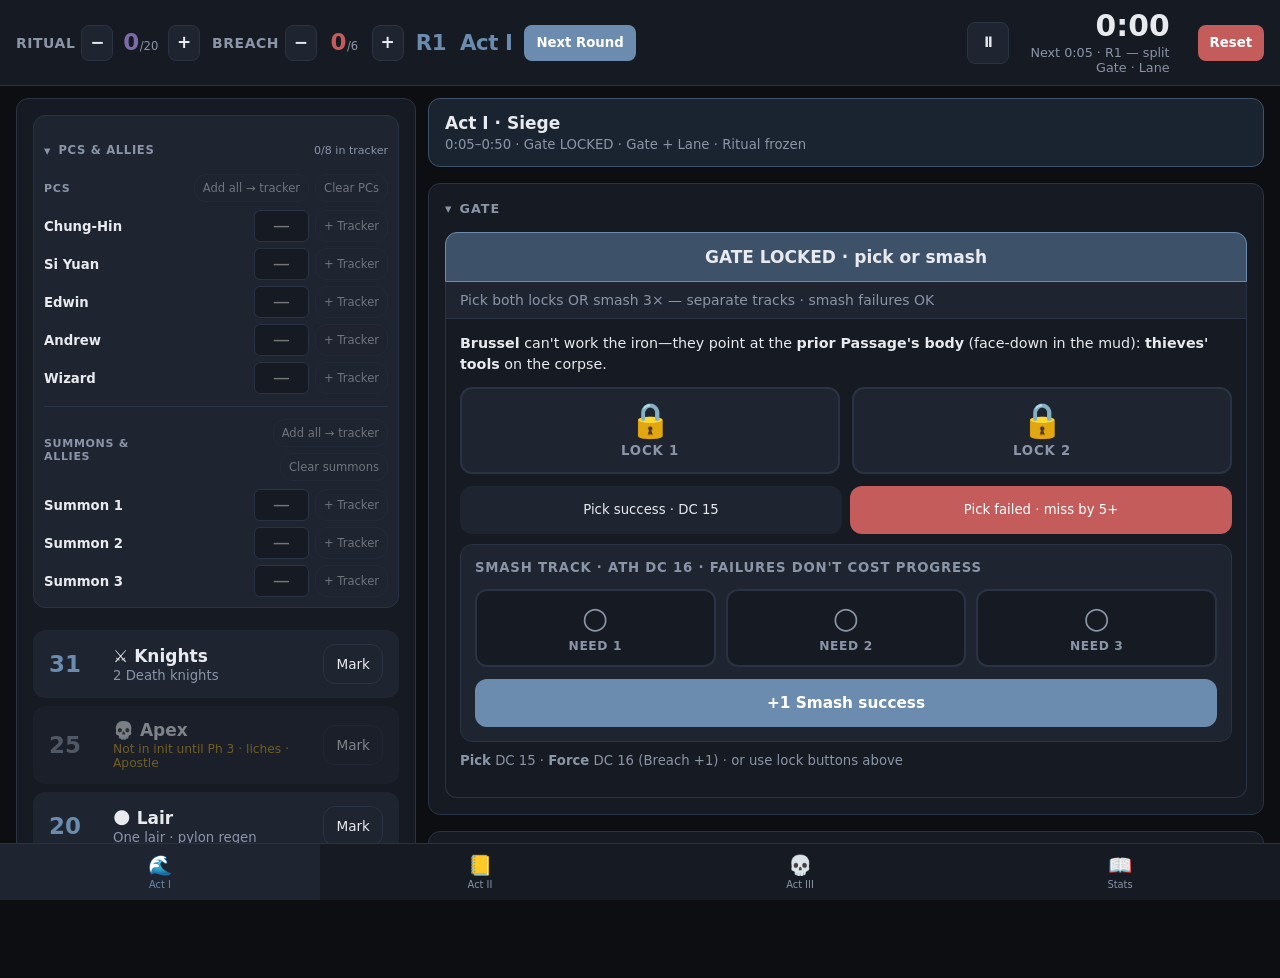
==== index.html @ 14b3a7b5 "umm...app?" ====
<!DOCTYPE html>
<html lang="en">
  <head>
    <meta charset="UTF-8" />
    <meta
      name="viewport"
      content="width=device-width, initial-scale=1, maximum-scale=1, user-scalable=no, viewport-fit=cover"
    />
    <meta name="apple-mobile-web-app-capable" content="yes" />
    <meta name="apple-mobile-web-app-status-bar-style" content="black-translucent" />
    <meta name="theme-color" content="#0c0e12" />
    <title>The Pale Tide</title>
    <script>
      window.PaleTideApp = {
        _q: [],
        tap: function (el, ev) {
          if (window.PaleTideApp._go) {
            window.PaleTideApp._go(el, ev || window.event);
          } else {
            window.PaleTideApp._q.push([el, ev || window.event]);
          }
        },
      };
      window.addEventListener('load', function () {
        setTimeout(function () {
          if (!document.documentElement.getAttribute('data-app')) {
            var w = document.getElementById('boot-warn');
            if (w) w.style.display = 'block';
          }
        }, 2000);
      });
    </script>
    <style>
/* iPad 7th gen · 10.2" · touch-first · Safari */
:root {
  --bg: #0c0e12;
  --surface: #161a22;
  --surface2: #1e2430;
  --border: #2a3344;
  --text: #e8eaef;
  --muted: #8b95a8;
  --accent: #6b8cae;
  --accent-dim: #3d5268;
  --danger: #c45c5c;
  --warn: #c9a227;
  --ok: #5a9a6e;
  --ritual: #7b6ba8;
  --breach: #a86b6b;
  --touch: 48px;
  --radius: 12px;
  --safe-top: env(safe-area-inset-top, 0px);
  --safe-bottom: env(safe-area-inset-bottom, 0px);
}

* {
  box-sizing: border-box;
  -webkit-tap-highlight-color: transparent;
}

html {
  font-size: 17px;
  height: 100%;
}

body {
  margin: 0;
  min-height: 100%;
  font-family: -apple-system, BlinkMacSystemFont, 'Segoe UI', system-ui, sans-serif;
  background: var(--bg);
  color: var(--text);
  padding: var(--safe-top) 0 calc(72px + var(--safe-bottom));
  overscroll-behavior: none;
  user-select: none;
}

button {
  font: inherit;
  cursor: pointer;
  -webkit-appearance: none;
  appearance: none;
  border: none;
  background: var(--surface2);
  color: var(--text);
  border-radius: var(--radius);
  min-height: var(--touch);
  padding: 0 16px;
  touch-action: manipulation;
}

button:active {
  opacity: 0.85;
  transform: scale(0.98);
}

button.primary {
  background: var(--accent);
  color: #fff;
  font-weight: 600;
}

button.danger {
  background: var(--danger);
  color: #fff;
}

button.ghost {
  background: transparent;
  border: 1px solid var(--border);
}

button:disabled {
  opacity: 0.4;
  pointer-events: none;
}

input[type='number'] {
  font: inherit;
  width: 4.5rem;
  min-height: var(--touch);
  padding: 0 12px;
  border-radius: var(--radius);
  border: 1px solid var(--border);
  background: var(--bg);
  color: var(--text);
  text-align: center;
  font-variant-numeric: tabular-nums;
}

header.app-header {
  position: sticky;
  top: var(--safe-top);
  z-index: 50;
  background: var(--surface);
  border-bottom: 1px solid var(--border);
  padding: 10px 16px;
}

.header-toolbar {
  display: flex;
  align-items: center;
  gap: 10px;
  flex-wrap: wrap;
}

.header-btn {
  min-height: 36px;
  min-width: 36px;
  padding: 0 12px;
  border-radius: 8px;
  font-size: 0.78rem;
  font-weight: 600;
  line-height: 1;
  flex-shrink: 0;
}

.header-reset {
  padding: 0 12px;
  margin-left: 4px;
}

.header-timer {
  display: flex;
  flex-direction: row;
  align-items: center;
  gap: 10px;
  margin-left: auto;
  margin-right: 14px;
  min-width: 0;
}

.header-round-group {
  display: flex;
  align-items: baseline;
  gap: 10px;
  flex-shrink: 0;
}

.header-round {
  font-size: 1.25rem;
  font-weight: 800;
  font-variant-numeric: tabular-nums;
  line-height: 1;
  color: var(--accent);
  letter-spacing: -0.02em;
  flex-shrink: 0;
  padding: 0 2px;
}

.header-phase {
  font-size: 1.25rem;
  font-weight: 800;
  font-variant-numeric: tabular-nums;
  line-height: 1;
  letter-spacing: -0.02em;
  flex-shrink: 0;
  padding: 0 2px;
}

.header-phase.phase-1 {
  color: var(--accent);
}

.header-phase.phase-2 {
  color: var(--warn);
}

.header-phase.phase-3 {
  color: var(--danger);
}

.header-next-group {
  display: flex;
  align-items: center;
  gap: 8px;
  flex-shrink: 0;
}

.header-live {
  font-size: 0.72rem;
  font-weight: 700;
  text-transform: lowercase;
  letter-spacing: 0.04em;
  color: var(--ok);
  padding: 4px 8px;
  border: 1px solid var(--ok);
  border-radius: 999px;
  line-height: 1;
  flex-shrink: 0;
}

.header-live[hidden] {
  display: none;
}

.header-next-round {
  white-space: nowrap;
}

.header-clocks {
  padding: 0;
  margin: 0;
  border: none;
  background: transparent;
  flex: 0 1 auto;
  min-width: 0;
}

.header-clocks .clocks-row {
  gap: 12px;
  align-items: center;
}

.header-clocks .clock-group {
  flex: 0 1 auto;
  display: flex;
  flex-direction: row;
  align-items: center;
  gap: 6px;
}

.header-clocks .clock-group .clock-label {
  text-align: left;
  margin: 0;
  font-size: 0.82rem;
  font-weight: 600;
  text-transform: uppercase;
  letter-spacing: 0.04em;
  color: var(--muted);
  white-space: nowrap;
}

.header-clocks .clock-stepper {
  gap: 4px;
}

.header-clocks .clock-step {
  min-width: 32px;
  min-height: 36px;
  font-size: 1rem;
  padding: 0;
}

.header-clocks .clock-value {
  min-width: 2.75rem;
}

.header-clocks .clock-value strong {
  font-size: 1.35rem;
}

.header-clocks .clock-value .max {
  font-size: 0.68rem;
}

.header-clocks .clock-group.breach .breach-pips {
  display: none;
}

.header-clocks.ritual-stopped {
  outline: 1px solid var(--warn);
  outline-offset: 2px;
  border-radius: 6px;
  padding: 2px 4px;
}

.header-clocks.ritual-high .clock-group.ritual .clock-value strong {
  color: var(--warn);
}

.header-clocks.breach-high .clock-group.breach .clock-value strong {
  color: var(--danger);
}

.header-status {
  display: flex;
  flex-wrap: wrap;
  align-items: center;
  gap: 8px;
  margin-top: 8px;
}

.header-status:empty {
  display: none;
  margin-top: 0;
}

.header-clock-note {
  margin: 0;
  font-size: 0.68rem;
  color: var(--muted);
  line-height: 1.2;
}

.header-clock-note.hidden {
  display: none;
}

#ritual-stop.header-clock-note {
  color: var(--warn);
  font-weight: 600;
}

.session-timer {
  display: flex;
  align-items: center;
  gap: 8px;
  flex-shrink: 0;
  text-align: right;
}

.header-timer .timer-btn {
  min-width: 42px;
  min-height: 42px;
  font-size: 0.85rem;
}

.header-timer .timer-clock {
  font-size: 1.75rem;
}

.header-timer .timer-segment {
  font-size: 0.75rem;
}

.header-timer .timer-face {
  min-width: 5.25rem;
}

.timer-btn {
  padding: 0;
  background: var(--surface2);
  border: 1px solid var(--border);
  color: var(--text);
  font-size: 0.75rem;
  line-height: 1;
}

.timer-btn.paused {
  border-color: var(--warn);
  color: var(--warn);
}

.timer-face {
  display: flex;
  flex-direction: column;
  align-items: flex-end;
  gap: 2px;
  min-width: 4.5rem;
}

.timer-clock {
  font-size: 1.35rem;
  font-weight: 700;
  font-variant-numeric: tabular-nums;
  line-height: 1.1;
  color: var(--text);
}

.session-timer.at-marker .timer-clock {
  color: var(--warn);
}

.session-timer.overtime .timer-clock {
  color: var(--danger);
}

.timer-segment {
  font-size: 0.68rem;
  color: var(--muted);
  line-height: 1.2;
  max-width: 9rem;
}

.timer-alert {
  display: inline-flex;
  align-items: center;
  justify-content: flex-start;
  gap: 6px;
  padding: 6px 8px;
  border-radius: 8px;
  background: rgba(196, 92, 92, 0.15);
  border: 1px solid var(--danger);
  color: var(--text);
  font-size: 0.72rem;
  line-height: 1.25;
  max-width: min(14rem, 38vw);
  text-align: left;
  flex-shrink: 1;
  animation: timer-pulse 1.2s ease-in-out 3;
}

.header-timer .timer-alert:not(.hidden) {
  order: -1;
}

.timer-alert.hidden {
  display: none;
}

#timer-alert-text {
  display: flex;
  flex-direction: column;
  align-items: flex-start;
  gap: 1px;
  min-width: 0;
}

.header-timer #timer-alert-text {
  align-items: flex-start;
}

.timer-alert strong {
  color: var(--warn);
  font-size: 0.72rem;
}

.timer-alert-hint {
  color: var(--muted);
  font-size: 0.65rem;
}

.timer-alert-dismiss {
  min-width: 22px;
  min-height: 22px;
  padding: 0;
  border: none;
  background: transparent;
  color: var(--muted);
  font-size: 0.85rem;
  line-height: 1;
  flex-shrink: 0;
}

@keyframes timer-pulse {
  0%,
  100% {
    border-color: var(--danger);
  }
  50% {
    border-color: var(--warn);
    box-shadow: 0 0 0 2px rgba(196, 92, 92, 0.2);
  }
}

html[data-app='pale-tide-app-ok-v3'] .chip-live {
  color: var(--ok);
  border: 1px solid var(--ok);
}

header .meta {
  display: flex;
  flex-wrap: wrap;
  gap: 8px;
  margin: 0;
  font-size: 0.78rem;
  color: var(--muted);
}

.chip {
  display: inline-flex;
  align-items: center;
  gap: 4px;
  padding: 4px 10px;
  border-radius: 999px;
  background: var(--surface2);
  font-variant-numeric: tabular-nums;
}

.chip.phase-3 {
  border: 1px solid var(--danger);
  color: var(--danger);
}

.chip.pulse-on {
  border: 1px solid var(--warn);
  color: var(--warn);
}

main {
  padding: 12px 16px;
  max-width: none;
  margin: 0;
}

.combat-layout {
  display: flex;
  flex-direction: row;
  gap: 12px;
  align-items: flex-start;
  --combat-rail-height: calc(
    100vh - var(--safe-top) - var(--safe-bottom) - 80px - 24px
  );
}

.combat-layout.hidden,
#combat-layout.hidden {
  display: none !important;
}

.init-rail-column {
  position: sticky;
  top: 8px;
  flex: 0 0 40%;
  width: 40%;
  min-width: 280px;
  max-width: 400px;
  align-self: flex-start;
  height: var(--combat-rail-height);
  max-height: var(--combat-rail-height);
}

.init-rail {
  display: flex;
  flex-direction: column;
  width: 100%;
  min-width: 0;
  max-width: none;
  height: 100%;
  max-height: 100%;
  overflow: hidden;
  margin-bottom: 0;
  padding: 12px;
}

.init-rail-tracker {
  flex: 0 0 auto;
  flex-shrink: 0;
}

.init-rail > .pc-init-panel {
  flex-shrink: 0;
  margin-top: 0;
}

.init-rail-scroll {
  flex: 1 1 auto;
  min-height: 0;
  margin-top: 10px;
  overflow-y: auto;
  -webkit-overflow-scrolling: touch;
}

.phase-rail {
  flex: 1;
  min-width: 0;
  position: sticky;
  top: 8px;
  align-self: flex-start;
  height: var(--combat-rail-height);
  max-height: var(--combat-rail-height);
  overflow-y: auto;
  -webkit-overflow-scrolling: touch;
}

.phase-rail > .reminder-popup:not(.hidden) {
  margin-bottom: 0;
}

.phase-rail .tab-panel {
  margin-bottom: 0;
}

.phase-rail .tab-panel .panel:last-child {
  margin-bottom: 0;
}

.init-rail .btn-row.init-actions {
  margin-top: 10px;
}

.init-rail .btn-row.init-actions button {
  font-size: 0.78rem;
  padding: 0 10px;
  min-height: 42px;
}

.init-rail .init-ref-strip {
  margin-bottom: 8px;
}

.reminder-popup {
  width: min(360px, 43.2vw);
  z-index: 30;
  background: var(--surface2);
  border: 1px solid var(--accent);
  border-radius: var(--radius);
  padding: 14px;
  box-shadow: 0 8px 28px rgba(0, 0, 0, 0.45);
  max-height: calc(100vh - var(--safe-top) - 100px - var(--safe-bottom));
  overflow-y: auto;
  -webkit-overflow-scrolling: touch;
  font-size: 0.82rem;
}

.reminder-popup.anchored {
  position: fixed;
}

.reminder-popup.hidden {
  display: none;
}

@media (max-width: 700px) {
  .combat-layout {
    flex-direction: column;
  }

  .init-rail-column {
    width: 100%;
    max-width: none;
    position: relative;
    top: auto;
    height: auto;
    max-height: none;
  }

  .init-rail {
    height: auto;
    max-height: none;
    overflow: visible;
  }

  .init-rail-scroll {
    overflow: visible;
    margin-top: 10px;
  }

  .phase-rail {
    position: relative;
    top: auto;
    height: auto;
    max-height: none;
    overflow: visible;
  }

  .reminder-popup {
    width: 100%;
    margin-top: 8px;
    box-shadow: none;
    max-height: none;
  }

  .reminder-popup.anchored {
    position: static;
    left: auto !important;
    top: auto !important;
  }
}

.panel {
  background: var(--surface);
  border: 1px solid var(--border);
  border-radius: var(--radius);
  padding: 16px;
  margin-bottom: 16px;
}

.panel h2 {
  margin: 0 0 12px;
  font-size: 0.75rem;
  text-transform: uppercase;
  letter-spacing: 0.08em;
  color: var(--muted);
  font-weight: 600;
}

.sanctum-path-intro {
  margin: 0 0 14px;
  font-size: 0.84rem;
  color: var(--muted);
  line-height: 1.4;
}

.sanctum-beat {
  padding: 12px;
  margin-bottom: 12px;
  border-radius: var(--radius);
  background: var(--surface2);
  border: 1px solid var(--border);
}

.sanctum-beat:last-child {
  margin-bottom: 0;
}

.sanctum-beat-title {
  margin: 0 0 6px;
  font-size: 0.82rem;
  font-weight: 700;
  color: var(--text);
  text-transform: none;
  letter-spacing: 0;
}

.sanctum-beat-hint {
  margin: 0 0 10px;
  font-size: 0.78rem;
  color: var(--muted);
  line-height: 1.4;
}

.sanctum-beat-note {
  margin: 10px 0 0;
  font-size: 0.76rem;
  line-height: 1.4;
  color: var(--text);
}

.sanctum-beat-note.success {
  color: var(--ok);
  font-weight: 600;
}

.sanctum-beat-note.hidden {
  display: none;
}

.disposition-row {
  display: flex;
  flex-wrap: wrap;
  gap: 6px;
}

.disp-btn {
  flex: 1 1 calc(33.333% - 6px);
  min-width: 4.5rem;
  min-height: 36px;
  padding: 6px 8px;
  font-size: 0.72rem;
  font-weight: 600;
  border-radius: 8px;
  background: var(--surface);
  border: 2px solid var(--border);
  color: var(--muted);
}

.disp-btn.active {
  border-color: var(--accent);
  color: var(--accent);
  background: rgba(107, 140, 174, 0.12);
}

.disp-btn.friendly.active {
  border-color: var(--ok);
  color: var(--ok);
  background: rgba(74, 124, 89, 0.15);
}

.disp-btn.hostile.active {
  border-color: var(--danger);
  color: var(--danger);
  background: rgba(196, 92, 92, 0.15);
}

.children-tracker {
  display: flex;
  flex-direction: column;
  gap: 8px;
}

.children-removed-label {
  font-size: 0.82rem;
  color: var(--muted);
}

.children-tracker-actions {
  margin-top: 0;
}

.children-tracker-actions button {
  flex: 1 1 calc(50% - 4px);
  font-size: 0.76rem;
}

.clock-row {
  display: grid;
  grid-template-columns: 1fr 1fr;
  gap: 12px;
}

.clock {
  padding: 16px;
  border-radius: var(--radius);
  background: var(--surface2);
  text-align: center;
}

.clock .label {
  font-size: 0.72rem;
  text-transform: uppercase;
  letter-spacing: 0.06em;
  color: var(--muted);
  margin-bottom: 4px;
}

.clock .value {
  font-size: 2.5rem;
  font-weight: 700;
  font-variant-numeric: tabular-nums;
  line-height: 1.1;
}

.clock.ritual .value {
  color: var(--ritual);
}

.clock.breach .value {
  color: var(--breach);
}

.clock .max {
  font-size: 1rem;
  color: var(--muted);
  font-weight: 400;
}

.breach-pips {
  display: flex;
  justify-content: center;
  gap: 6px;
  margin-top: 10px;
}

.breach-pip {
  width: 14px;
  height: 14px;
  border-radius: 50%;
  border: 2px solid var(--breach);
  background: transparent;
}

.breach-pip.filled {
  background: var(--breach);
}

.btn-row {
  display: flex;
  flex-wrap: wrap;
  gap: 8px;
  margin-top: 12px;
}

.btn-row button {
  flex: 1;
  min-width: calc(50% - 4px);
  font-size: 0.88rem;
}

.init-list {
  display: flex;
  flex-direction: column;
  gap: 8px;
}

.init-row {
  display: grid;
  grid-template-columns: 52px 1fr auto;
  align-items: center;
  gap: 12px;
  padding: 12px 14px;
  border-radius: var(--radius);
  background: var(--surface2);
  border: 2px solid transparent;
}

.init-row.active {
  border-color: var(--accent);
  background: var(--accent-dim);
}

.init-row.inactive {
  opacity: 0.5;
}

.init-row.inactive .init-count {
  color: var(--muted);
}

.init-row.inactive .units {
  color: var(--warn);
  font-size: 0.72rem;
}

.init-row.lair {
  border-style: dashed;
}

.init-count {
  font-size: 1.35rem;
  font-weight: 700;
  font-variant-numeric: tabular-nums;
  color: var(--accent);
}

.init-info .name {
  font-weight: 600;
  font-size: 1rem;
}

.init-info .units {
  font-size: 0.78rem;
  color: var(--muted);
  margin-top: 2px;
}

.pc-init-panel {
  margin-top: 12px;
  margin-bottom: 12px;
  padding: 10px;
  background: var(--surface2);
  border-radius: var(--radius);
  border: 1px solid var(--border);
}

.pc-init-header {
  display: flex;
  align-items: center;
  gap: 8px;
  width: 100%;
  margin: 0;
  padding: 0;
  border: none;
  background: none;
  color: inherit;
  font: inherit;
  text-align: left;
  cursor: pointer;
  -webkit-tap-highlight-color: transparent;
}

.pc-init-header:active {
  opacity: 0.85;
}

.pc-init-chevron {
  flex-shrink: 0;
  font-size: 0.75rem;
  color: var(--muted);
  transition: transform 0.15s ease;
}

.pc-init-panel.collapsed .pc-init-chevron {
  transform: rotate(-90deg);
}

.pc-init-panel.collapsed .pc-init-body {
  display: none;
}

.allies-init-section + .allies-init-section {
  margin-top: 12px;
  padding-top: 12px;
  border-top: 1px solid var(--border);
}

.allies-init-section-head {
  display: flex;
  align-items: center;
  justify-content: space-between;
  gap: 8px;
  margin-bottom: 8px;
}

.allies-init-section-label {
  font-size: 0.65rem;
  font-weight: 600;
  text-transform: uppercase;
  letter-spacing: 0.06em;
  color: var(--muted);
}

.allies-init-section-actions {
  display: flex;
  flex-wrap: wrap;
  gap: 6px;
  justify-content: flex-end;
}

.pc-init-title {
  font-size: 0.68rem;
  font-weight: 600;
  text-transform: uppercase;
  letter-spacing: 0.06em;
  color: var(--muted);
}

.pc-init-summary {
  margin-left: auto;
  font-size: 0.65rem;
  font-weight: 500;
  color: var(--muted);
  font-variant-numeric: tabular-nums;
}

.pc-init-toolbar {
  display: flex;
  justify-content: flex-end;
  margin-bottom: 8px;
}

.pc-init-action {
  min-height: 28px;
  padding: 0 8px;
  font-size: 0.68rem;
}

.pc-init-list {
  display: flex;
  flex-direction: column;
  gap: 6px;
}

.pc-init-row {
  display: grid;
  grid-template-columns: 1fr 3.25rem auto;
  gap: 6px;
  align-items: center;
}

.pc-init-row.in-tracker .pc-init-name {
  color: var(--ok);
}

.pc-init-name {
  font-size: 0.78rem;
  font-weight: 600;
  min-width: 0;
  overflow: hidden;
  text-overflow: ellipsis;
  white-space: nowrap;
}

.pc-init-input {
  width: 100%;
  min-height: 32px;
  padding: 4px 6px;
  border-radius: 6px;
  border: 1px solid var(--border);
  background: var(--surface);
  color: var(--text);
  font-size: 0.9rem;
  font-weight: 700;
  font-variant-numeric: tabular-nums;
  text-align: center;
  appearance: textfield;
  -moz-appearance: textfield;
}

.pc-init-input::-webkit-outer-spin-button,
.pc-init-input::-webkit-inner-spin-button {
  -webkit-appearance: none;
  margin: 0;
}

.pc-init-toggle {
  min-height: 32px;
  padding: 0 8px;
  font-size: 0.68rem;
  white-space: nowrap;
}

.pc-init-toggle.active {
  border-color: var(--ok);
  color: var(--ok);
}

.pc-init-clear {
  width: 100%;
  margin-top: 8px;
  min-height: 28px;
  font-size: 0.68rem;
}

.init-row.pc {
  border-color: rgba(107, 140, 174, 0.45);
  background: rgba(107, 140, 174, 0.08);
}

.init-row.pc.active {
  border-color: var(--accent);
  background: rgba(107, 140, 174, 0.18);
}

.init-row.summon {
  border-color: rgba(140, 174, 107, 0.45);
  background: rgba(140, 174, 107, 0.08);
}

.init-row.summon.active {
  border-color: var(--ok);
  background: rgba(140, 174, 107, 0.18);
}

.pylon-panel {
  margin-top: 12px;
}

.pylon-panel .phase-section-toggle h2 {
  margin-top: 0;
}

.gate-section {
  margin-top: 12px;
}

.gate-section .gate-tracker {
  margin-bottom: 0;
}

.gate-section .phase-section-body {
  padding-top: 0;
}

.gate-section .gate-tracker .gate-banner {
  margin-top: 0;
}

.phase-section {
  padding: 0;
}

.phase-section-toggle {
  display: flex;
  align-items: center;
  gap: 8px;
  width: 100%;
  margin: 0;
  padding: 16px;
  border: none;
  background: none;
  color: inherit;
  font: inherit;
  text-align: left;
  cursor: pointer;
  -webkit-tap-highlight-color: transparent;
}

.phase-section-toggle:active {
  opacity: 0.85;
}

.phase-section-toggle h2 {
  margin: 0;
  flex: 1;
}

.phase-section-chevron {
  flex-shrink: 0;
  font-size: 0.75rem;
  color: var(--muted);
  transition: transform 0.15s ease;
}

.phase-section.collapsed .phase-section-chevron {
  transform: rotate(-90deg);
}

.phase-section-body {
  padding: 0 16px 16px;
}

.phase-section.collapsed .phase-section-body {
  display: none;
}

.pylon-grid {
  display: grid;
  grid-template-columns: 1fr 1fr;
  gap: 12px;
}

.pylon-card {
  padding: 14px;
  background: var(--surface2);
  border-radius: var(--radius);
}

.pylon-card.destroyed {
  opacity: 0.5;
}

.pylon-card h3 {
  margin: 0 0 10px;
  font-size: 0.95rem;
}

.inner-track-intro {
  font-size: 0.85rem;
  color: var(--muted);
  margin: 0 0 10px;
  line-height: 1.4;
}

.inner-track-wins {
  margin: 0 0 12px;
  font-size: 0.82rem;
}

.inner-track-wins li {
  margin-bottom: 4px;
}

.inner-bust-panel {
  margin: 0 0 12px;
  padding: 12px;
  border-radius: var(--radius);
  background: rgba(196, 92, 92, 0.12);
  border: 1px solid var(--danger);
  font-size: 0.82rem;
  line-height: 1.4;
}

.inner-bust-panel.hidden {
  display: none;
}

.inner-bust-panel strong {
  color: var(--danger);
}

.inner-bust-panel p {
  margin: 6px 0 0;
  color: var(--muted);
}

.inner-bust-banish {
  margin: 6px 0 0;
  color: var(--muted);
  font-size: 0.82rem;
  line-height: 1.4;
}

.inner-bust-prompt {
  margin: 10px 0 0;
  font-size: 0.78rem;
  font-weight: 600;
  text-transform: uppercase;
  letter-spacing: 0.05em;
  color: var(--warn);
}

.inner-bust-prompt.hidden {
  display: none;
}

.inner-bust-options {
  display: flex;
  flex-direction: column;
  gap: 8px;
  margin-top: 8px;
}

.inner-bust-option {
  display: block;
  width: 100%;
  margin: 0;
  padding: 10px 12px;
  border-radius: var(--radius);
  border: 1px solid var(--border);
  background: var(--surface);
  color: var(--text);
  text-align: left;
  cursor: pointer;
  -webkit-tap-highlight-color: transparent;
}

.inner-bust-option:active {
  opacity: 0.9;
}

.inner-bust-option.active {
  border-color: var(--accent);
  background: var(--accent-dim);
}

.inner-bust-option-title {
  display: block;
  font-size: 0.82rem;
  font-weight: 600;
  color: var(--text);
  margin-bottom: 4px;
}

.inner-bust-option-effect {
  display: block;
  font-size: 0.75rem;
  color: var(--muted);
  line-height: 1.35;
}

.chip.inner-bust {
  color: var(--warn);
  border-color: var(--warn);
}

.grave-churn-total {
  text-align: center;
  font-size: 2rem;
  font-weight: 700;
  font-variant-numeric: tabular-nums;
  margin-bottom: 12px;
  color: var(--text);
}

.grave-churn-form {
  margin-bottom: 12px;
}

.grave-churn-label {
  display: block;
  font-size: 0.72rem;
  font-weight: 600;
  text-transform: uppercase;
  letter-spacing: 0.06em;
  color: var(--muted);
  margin-bottom: 6px;
}

.grave-churn-row {
  display: flex;
  align-items: center;
  gap: 8px;
}

.grave-churn-row .primary,
.grave-churn-row #grave-reset {
  flex-shrink: 0;
  min-height: 42px;
  white-space: nowrap;
}

.grave-churn-row #grave-reset {
  font-size: 0.78rem;
  padding: 0 10px;
}

.grave-roll-input {
  flex: 1;
  width: auto;
  min-width: 0;
  min-height: 42px;
  text-align: left;
  padding: 0 12px;
}

.skull-pits-panel {
  margin-top: 12px;
  padding-top: 12px;
  border-top: 1px solid var(--border);
}

.skull-pits-intro {
  font-size: 0.82rem;
  color: var(--muted);
  line-height: 1.45;
  margin: 0 0 10px;
}

.skull-pile-toolbar {
  display: flex;
  flex-wrap: wrap;
  align-items: center;
  gap: 8px;
  margin-bottom: 10px;
}

.skull-ancestor-summary {
  font-size: 0.82rem;
  font-weight: 600;
  color: var(--accent);
  margin-right: auto;
}

.skull-pile-action {
  min-height: 36px;
  padding: 0 10px;
  font-size: 0.75rem;
}

.skull-pile-action.active {
  border-color: var(--warn);
  color: var(--warn);
}

.skull-targets-hint {
  font-size: 0.78rem;
  color: var(--warn);
  margin: 0 0 10px;
  line-height: 1.4;
}

.skull-pile-grid {
  display: grid;
  grid-template-columns: repeat(5, 1fr);
  gap: 8px;
  margin-bottom: 12px;
}

.skull-pile {
  display: flex;
  flex-direction: column;
  align-items: center;
  justify-content: center;
  gap: 2px;
  min-height: 52px;
  padding: 6px;
  border-radius: var(--radius);
  border: 1px solid var(--border);
  background: var(--surface2);
  font-weight: 700;
}

.skull-pile-num {
  font-size: 1.1rem;
  font-variant-numeric: tabular-nums;
  line-height: 1;
}

.skull-pile-mark {
  font-size: 0.72rem;
  line-height: 1;
  color: var(--muted);
}

.skull-pile.searched {
  opacity: 0.55;
  border-style: dashed;
}

.skull-pile.found {
  border-color: var(--warn);
  background: rgba(201, 162, 39, 0.12);
}

.skull-pile.found .skull-pile-mark {
  color: var(--warn);
  font-size: 0.65rem;
  letter-spacing: -0.02em;
}

.skull-pile.consecrated {
  border-color: var(--ok);
  background: rgba(90, 154, 110, 0.15);
}

.skull-pile.consecrated .skull-pile-mark {
  color: var(--ok);
}

.skull-pile.target {
  box-shadow: 0 0 0 2px rgba(201, 162, 39, 0.35);
}

.consecration-sites-title {
  margin: 14px 0 4px;
  font-size: 0.88rem;
  color: var(--text);
}

.consecration-sites-note {
  margin: 0 0 10px;
  font-size: 0.78rem;
  color: var(--muted);
}

.apostle-scale-note {
  margin: 6px 0 10px;
  font-size: 0.78rem;
  color: var(--muted);
}

.consecration-sites {
  display: flex;
  flex-direction: column;
  gap: 10px;
}

.consecration-site {
  padding: 10px 12px;
  border-radius: var(--radius);
  border: 1px solid var(--border);
  background: var(--bg);
}

.consecration-site.directed {
  border-color: var(--accent-dim);
}

.consecration-site.consecrated {
  border-color: var(--ok);
  background: rgba(90, 154, 110, 0.08);
}

.consecration-site-head {
  display: flex;
  align-items: baseline;
  justify-content: space-between;
  gap: 8px;
  margin-bottom: 6px;
}

.consecration-site-head strong {
  font-size: 0.85rem;
}

.consecration-directed {
  font-size: 0.72rem;
  color: var(--muted);
  text-align: right;
}

.consecration-directed.active {
  color: var(--warn);
  font-weight: 600;
}

.bar-track {
  height: 8px;
  background: var(--bg);
  border-radius: 4px;
  overflow: hidden;
  margin: 6px 0;
}

.bar-fill {
  height: 100%;
  background: var(--accent);
  transition: width 0.2s;
}

.bar-fill.stone {
  background: var(--warn);
}

.stepper {
  display: flex;
  align-items: center;
  gap: 8px;
}

.stepper button {
  width: var(--touch);
  min-width: var(--touch);
  padding: 0;
  font-size: 1.25rem;
  font-weight: 600;
}

.pylon-card .stepper button.danger {
  width: auto;
  min-width: 0;
  flex: 1;
  padding: 0 6px;
  font-size: 0.68rem;
  font-weight: 600;
  letter-spacing: -0.01em;
}

.tabs {
  position: fixed;
  bottom: 0;
  left: 0;
  right: 0;
  z-index: 100;
  display: grid;
  grid-template-columns: repeat(4, 1fr);
  background: var(--surface);
  border-top: 1px solid var(--border);
  padding-bottom: var(--safe-bottom);
}

.tab-btn {
  display: flex;
  flex-direction: column;
  align-items: center;
  justify-content: center;
  gap: 2px;
  min-height: 56px;
  padding: 8px 4px;
  background: transparent;
  border-radius: 0;
  font-size: 0.65rem;
  color: var(--muted);
  border: none;
}

.tab-btn .icon {
  font-size: 1.35rem;
}

.tab-btn.active {
  color: var(--accent);
  background: var(--surface2);
}

.hidden {
  display: none !important;
}

.check-grid {
  display: grid;
  gap: 8px;
}

.check-item {
  display: flex;
  align-items: center;
  gap: 12px;
  padding: 12px;
  background: var(--surface2);
  border-radius: var(--radius);
  min-height: var(--touch);
}

.check-item input {
  width: 22px;
  height: 22px;
  accent-color: var(--accent);
}

.track-dots {
  display: flex;
  gap: 8px;
  justify-content: center;
  margin: 12px 0;
}

.dot {
  width: 28px;
  height: 28px;
  border-radius: 50%;
  border: 2px solid var(--border);
  display: flex;
  align-items: center;
  justify-content: center;
  font-size: 0.7rem;
  font-weight: 600;
}

.dot.win {
  background: var(--ok);
  border-color: var(--ok);
  color: #fff;
}

.dot.fail {
  background: var(--danger);
  border-color: var(--danger);
  color: #fff;
}

.gate-banner {
  padding: 14px;
  border-radius: var(--radius);
  text-align: center;
  font-weight: 600;
  margin-bottom: 12px;
}

.gate-banner.locked {
  background: var(--accent-dim);
  border: 1px solid var(--accent);
}

.gate-banner.open {
  background: #1a2e1a;
  border: 1px solid var(--ok);
  color: var(--ok);
}

.gate-tracker {
  margin-bottom: 12px;
}

.gate-tracker .gate-banner {
  margin-bottom: 0;
  border-radius: var(--radius) var(--radius) 0 0;
}

.gate-info {
  margin: 0;
  padding: 10px 14px;
  font-size: 0.82rem;
  color: var(--muted);
  background: var(--surface2);
  border: 1px solid var(--border);
  border-top: none;
}

.gate-locks-panel {
  padding: 14px;
  background: var(--surface);
  border: 1px solid var(--border);
  border-top: none;
  border-radius: 0 0 var(--radius) var(--radius);
}

.gate-brussel-note {
  margin: 0 0 12px;
  font-size: 0.84rem;
  line-height: 1.45;
  color: var(--text);
}

.gate-locks {
  display: flex;
  gap: 12px;
  margin-bottom: 12px;
}

.gate-lock {
  flex: 1;
  display: flex;
  flex-direction: column;
  align-items: center;
  gap: 6px;
  padding: 14px 10px;
  border-radius: var(--radius);
  background: var(--surface2);
  border: 2px solid var(--border);
  transition: border-color 0.2s ease, background 0.2s ease;
}

.gate-lock.cleared {
  border-color: var(--ok);
  background: rgba(74, 124, 89, 0.12);
}

.gate-lock-icon {
  font-size: 2rem;
  line-height: 1;
}

.gate-lock-label {
  font-size: 0.78rem;
  font-weight: 600;
  text-transform: uppercase;
  letter-spacing: 0.06em;
  color: var(--muted);
}

.gate-lock.cleared .gate-lock-label {
  color: var(--ok);
}

.gate-lock.unpickable {
  border-color: var(--warn);
  background: rgba(180, 120, 40, 0.12);
}

.gate-lock.unpickable .gate-lock-label {
  color: var(--warn);
}

.gate-tools-broken {
  margin: 0 0 10px;
  padding: 8px 10px;
  border-radius: 8px;
  font-size: 0.82rem;
  font-weight: 600;
  color: var(--warn);
  background: rgba(180, 120, 40, 0.15);
  border: 1px solid rgba(180, 120, 40, 0.35);
}

.gate-smash-track {
  margin-bottom: 10px;
  padding: 14px;
  border-radius: var(--radius);
  background: var(--surface2);
  border: 1px solid var(--border);
}

.gate-smash-track.hidden {
  display: none;
}

.gate-smash-label {
  margin: 0 0 12px;
  font-size: 0.78rem;
  font-weight: 600;
  text-transform: uppercase;
  letter-spacing: 0.06em;
  color: var(--muted);
  line-height: 1.4;
}

.gate-smash-successes {
  display: flex;
  gap: 10px;
  margin-bottom: 12px;
}

.gate-smash-slot {
  flex: 1;
  display: flex;
  flex-direction: column;
  align-items: center;
  gap: 6px;
  padding: 12px 8px;
  border-radius: var(--radius);
  background: var(--surface);
  border: 2px solid var(--border);
  transition: border-color 0.2s ease, background 0.2s ease;
}

.gate-smash-slot.filled {
  border-color: var(--accent);
  background: rgba(107, 140, 174, 0.15);
}

.gate-smash-slot-icon {
  font-size: 1.75rem;
  line-height: 1;
  font-weight: 700;
  color: var(--muted);
}

.gate-smash-slot.filled .gate-smash-slot-icon {
  color: var(--accent);
}

.gate-smash-slot-label {
  font-size: 0.72rem;
  font-weight: 600;
  text-transform: uppercase;
  letter-spacing: 0.05em;
  color: var(--muted);
}

.gate-smash-slot.filled .gate-smash-slot-label {
  color: var(--accent);
}

.gate-smash-actions {
  margin-top: 0;
}

.gate-smash-actions button {
  width: 100%;
  font-size: 0.9rem;
  font-weight: 700;
}

.gate-lock-actions {
  margin-bottom: 10px;
}

.gate-lock-actions button {
  min-width: calc(50% - 6px);
  font-size: 0.78rem;
}

.gate-lock-hint {
  margin: 0 0 12px;
  font-size: 0.78rem;
  color: var(--muted);
  line-height: 1.4;
}

.gate-open-btn:disabled {
  opacity: 0.45;
}

.gate-tracker.gate-open .gate-locks-panel {
  display: none;
}

.gate-smashed-note {
  margin: 0 0 12px;
  padding: 10px 12px;
  border-radius: 8px;
  font-size: 0.84rem;
  line-height: 1.4;
  color: var(--warn);
  background: rgba(196, 160, 92, 0.12);
  border: 1px solid var(--warn);
}

.gate-smashed-note.hidden {
  display: none;
}

.gate-hold-panel {
  margin: 0 0 12px;
  padding: 12px;
  border-radius: 8px;
  background: rgba(74, 124, 89, 0.1);
  border: 1px solid var(--ok);
}

.gate-hold-panel.hidden {
  display: none;
}

.gate-hold-note {
  margin: 0 0 10px;
  font-size: 0.84rem;
  line-height: 1.45;
  color: var(--text);
}

.gate-hold-panel button {
  width: 100%;
}

.gate-held-note {
  margin: 0 0 12px;
  padding: 10px 12px;
  border-radius: 8px;
  font-size: 0.84rem;
  line-height: 1.4;
  color: var(--ok);
  background: rgba(74, 124, 89, 0.12);
  border: 1px solid var(--ok);
}

.gate-held-note.hidden {
  display: none;
}

.clocks-panel {
  margin-bottom: 12px;
  padding: 14px 16px;
}

.clocks-row {
  display: flex;
  gap: 16px;
  align-items: flex-start;
}

.clock-group {
  flex: 1;
  min-width: 0;
}

.clock-group .clock-label {
  display: block;
  font-size: 0.68rem;
  font-weight: 600;
  text-transform: uppercase;
  letter-spacing: 0.06em;
  color: var(--muted);
  margin-bottom: 6px;
}

.clock-stepper {
  display: flex;
  align-items: center;
  gap: 6px;
}

.clock-step {
  min-width: 40px;
  min-height: 40px;
  padding: 0;
  border-radius: 8px;
  font-size: 1.35rem;
  line-height: 1;
  font-weight: 600;
  background: var(--surface2);
  border: 1px solid var(--border);
  color: var(--text);
  flex-shrink: 0;
}

.clock-step:active {
  background: var(--border);
}

.clock-value {
  flex: 1;
  text-align: center;
  font-variant-numeric: tabular-nums;
  min-width: 4.5rem;
  line-height: 1;
}

.clock-value strong {
  display: inline-block;
  font-size: 2.5rem;
  font-weight: 800;
  letter-spacing: -0.02em;
}

.clock-value .max {
  font-size: 1.1rem;
  font-weight: 500;
  color: var(--muted);
  margin-left: 1px;
}

.clock-group.ritual .clock-value strong {
  color: var(--ritual);
}

.clock-group.breach .clock-value strong {
  color: var(--danger);
}

.clock-group.breach .breach-pips {
  margin-top: 8px;
  justify-content: center;
}

.clock-note {
  font-size: 0.78rem;
  color: var(--muted);
  margin: 10px 0 0;
  line-height: 1.35;
}

#ritual-stop.clock-note {
  color: var(--warn);
}

.clocks-bar.ritual-stopped {
  border-color: var(--warn);
}

.clocks-bar.ritual-high .clock-group.ritual .clock-value strong {
  color: var(--warn);
}

.clocks-bar.breach-high {
  border-color: var(--danger);
}

.wheel-order {
  display: flex;
  flex-wrap: wrap;
  gap: 8px;
  margin-bottom: 12px;
  font-size: 0.82rem;
  color: var(--muted);
}

.wheel-slot {
  display: inline-flex;
  align-items: center;
  gap: 6px;
  padding: 6px 10px;
  border-radius: 999px;
  background: var(--surface2);
  border: 1px solid var(--border);
}

.wheel-slot strong {
  color: var(--accent);
  font-size: 0.72rem;
  text-transform: uppercase;
}

.wheel-checklist {
  display: grid;
  grid-template-columns: 1fr 1fr;
  gap: 8px;
}

.wheel-checklist .check-item {
  margin: 0;
}

.modal-overlay {
  position: fixed;
  inset: 0;
  background: rgba(0, 0, 0, 0.7);
  z-index: 200;
  display: flex;
  align-items: flex-end;
  justify-content: center;
  padding: 16px;
  padding-bottom: calc(16px + var(--safe-bottom));
}

.modal {
  background: var(--surface);
  border: 1px solid var(--border);
  border-radius: var(--radius);
  padding: 20px;
  width: 100%;
  max-width: 420px;
  max-height: 80vh;
  overflow-y: auto;
}

.modal h3 {
  margin: 0 0 12px;
}

.modal .btn-row button {
  min-width: 100%;
}

@media (min-width: 768px) {
  .clock-row {
    grid-template-columns: repeat(4, 1fr);
  }

  .btn-row button {
    min-width: calc(33% - 6px);
  }
}

@media (orientation: landscape) and (max-height: 500px) {
  header.app-header {
    position: relative;
  }

  body {
    padding-bottom: calc(56px + var(--safe-bottom));
  }
}

/* Initiative reminders */
.init-ref-strip {
  display: flex;
  flex-wrap: wrap;
  gap: 6px;
  margin-bottom: 12px;
}

.init-ref-chip {
  font-size: 0.75rem;
  padding: 6px 10px;
  border-radius: 8px;
  background: var(--surface2);
  font-variant-numeric: tabular-nums;
}

.init-ref-chip strong {
  color: var(--accent);
}

.reminder-popup h3,
.reminder-panel h3 {
  margin: 0 0 8px;
  font-size: 1rem;
  color: var(--accent);
}

.reminder-combat {
  display: flex;
  flex-direction: column;
  gap: 10px;
  margin-bottom: 10px;
  padding-bottom: 10px;
  border-bottom: 1px solid var(--border);
}

.reminder-unit-name {
  font-size: 0.82rem;
  font-weight: 700;
  color: var(--text);
  margin-bottom: 2px;
}

.reminder-vitals {
  font-size: 0.75rem;
  color: var(--muted);
  margin-bottom: 4px;
  line-height: 1.35;
}

.reminder-attacks {
  margin: 0;
  padding-left: 0;
  list-style: none;
  font-size: 0.82rem;
  line-height: 1.45;
}

.reminder-attacks li {
  margin-bottom: 4px;
}

.reminder-attacks li strong {
  color: var(--warn);
  font-weight: 600;
}

.reminder-tactics {
  margin: 0;
  padding-left: 1.1rem;
  font-size: 0.82rem;
  line-height: 1.5;
  color: var(--muted);
}

.reminder-popup ul,
.reminder-panel ul {
  margin: 0;
  padding-left: 1.1rem;
  font-size: 0.88rem;
  line-height: 1.55;
}

.reminder-popup .la-block,
.reminder-panel .la-block {
  margin-top: 12px;
  padding-top: 12px;
  border-top: 1px solid var(--border);
}

.reminder-popup .la-block h4,
.reminder-panel .la-block h4 {
  margin: 0 0 6px;
  font-size: 0.78rem;
  text-transform: uppercase;
  letter-spacing: 0.06em;
  color: var(--warn);
}

.reminder-popup .la-note,
.reminder-panel .la-note {
  font-size: 0.8rem;
  color: var(--muted);
  margin: 0 0 8px;
}

.lair-grid {
  display: grid;
  gap: 8px;
  margin-top: 10px;
}

.lair-card {
  padding: 12px;
  background: var(--bg);
  border-radius: var(--radius);
  border: 1px solid var(--border);
  text-align: left;
  min-height: auto;
  width: 100%;
}

.lair-card.selected {
  border-color: var(--accent);
  background: var(--accent-dim);
}

.lair-card .lair-name {
  font-weight: 600;
  font-size: 0.92rem;
  margin-bottom: 4px;
  color: var(--text);
}

.lair-card .lair-detail {
  font-size: 0.78rem;
  color: var(--muted);
  line-height: 1.4;
}

.la-counter {
  display: flex;
  align-items: center;
  gap: 8px;
  margin-top: 10px;
  font-size: 0.85rem;
  flex-wrap: wrap;
}

.la-counter button {
  min-height: 36px;
  min-width: 36px;
  padding: 0;
}

/* Bestiary */
.monster-filters {
  display: flex;
  flex-wrap: wrap;
  gap: 6px;
  margin-bottom: 12px;
}

.filter-chip {
  font-size: 0.78rem;
  padding: 8px 12px;
  border-radius: 999px;
  background: var(--surface2);
  border: 1px solid var(--border);
  min-height: 36px;
}

.filter-chip.active {
  background: var(--accent);
  border-color: var(--accent);
  color: #fff;
}

.monster-list {
  display: flex;
  flex-direction: column;
  gap: 8px;
}

.monster-card {
  background: var(--surface2);
  border: 1px solid var(--border);
  border-radius: var(--radius);
  overflow: hidden;
}

.monster-card.open {
  border-color: var(--accent);
}

.monster-head {
  display: grid;
  grid-template-columns: 1fr auto;
  gap: 8px;
  align-items: start;
  padding: 14px;
  width: 100%;
  text-align: left;
  background: transparent;
  border: none;
  color: var(--text);
  min-height: auto;
}

.monster-head:active {
  background: var(--bg);
}

.monster-head .title {
  font-weight: 600;
  font-size: 1rem;
}

.monster-head .sub {
  font-size: 0.78rem;
  color: var(--muted);
  margin-top: 2px;
}

.monster-head .meta-row {
  font-size: 0.72rem;
  color: var(--accent);
  margin-top: 6px;
}

.monster-head .chevron {
  font-size: 1.2rem;
  color: var(--muted);
  padding-top: 2px;
}

.monster-body {
  display: none;
  padding: 0 14px 14px;
  border-top: 1px solid var(--border);
}

.monster-card.open .monster-body {
  display: block;
}

.stat-grid {
  display: grid;
  gap: 4px;
  margin: 12px 0;
  font-size: 0.85rem;
}

.stat-row {
  display: grid;
  grid-template-columns: 5.5rem 1fr;
  gap: 8px;
}

.stat-row dt {
  color: var(--muted);
  font-weight: 500;
}

.stat-row dd {
  margin: 0;
}

.monster-section {
  margin-top: 12px;
}

.monster-section h4 {
  margin: 0 0 6px;
  font-size: 0.72rem;
  text-transform: uppercase;
  letter-spacing: 0.06em;
  color: var(--warn);
}

.monster-section ul {
  margin: 0;
  padding-left: 1.1rem;
  font-size: 0.85rem;
  line-height: 1.5;
}

.action-item {
  margin-bottom: 8px;
  font-size: 0.85rem;
  line-height: 1.45;
}

.action-item strong {
  color: var(--text);
  display: block;
  margin-bottom: 2px;
}

.tabs {
  grid-template-columns: repeat(4, 1fr);
}

.phase-banner {
  display: flex;
  flex-direction: column;
  gap: 4px;
  padding: 14px 16px;
  border-radius: var(--radius);
  margin-bottom: 16px;
  border: 1px solid var(--border);
}

.phase-banner strong {
  font-size: 1rem;
}

.phase-banner span {
  font-size: 0.78rem;
  color: var(--muted);
}

.phase-banner.phase-1 {
  background: #1a2430;
  border-color: var(--accent-dim);
}

.phase-banner.phase-2 {
  background: #1f1a28;
  border-color: var(--ritual);
}

.phase-banner.phase-3 {
  background: #2a1a1a;
  border-color: var(--danger);
}

.phase-list {
  margin: 0;
  padding-left: 1.15rem;
  font-size: 0.88rem;
  line-height: 1.55;
}

.phase-list.muted {
  color: var(--muted);
}

.phase-list li {
  margin-bottom: 6px;
}

.phase-list li:last-child {
  margin-bottom: 0;
}

.tab-btn .icon {
  font-size: 1.15rem;
}

.tab-btn {
  font-size: 0.58rem;
}
    </style>
  </head>
  <body>
    <noscript>
      <div style="background:#c45c5c;color:#fff;padding:16px;text-align:center;font-size:1.1rem">
        JavaScript is required. Use GitHub Pages (see DEPLOY.md) — not Files preview.
      </div>
    </noscript>
    <div id="boot-warn" style="display:none;position:fixed;top:0;left:0;right:0;z-index:10000;background:#c45c5c;color:#fff;padding:14px 16px;font-size:0.95rem;line-height:1.45">
      <strong>App did not start.</strong> Local Files often blocks JS on iPad.
      Use <strong>GitHub Pages</strong> (HTTPS) — see DEPLOY.md in this folder. Open in <strong>Safari</strong>, not Files preview.
    </div>
    <header class="app-header">
      <div class="header-toolbar">
        <div class="header-clocks clocks-bar" id="header-clocks">
          <div class="clocks-row">
            <div class="clock-group ritual">
              <span class="clock-label">Ritual</span>
              <div class="clock-stepper">
                <button type="button" class="clock-step" id="btn-ritual-minus" onclick="PaleTideApp.tap(this,event)">−</button>
                <span class="clock-value"><strong id="ritual-compact">0</strong><span class="max">/20</span></span>
                <button type="button" class="clock-step" id="btn-ritual-plus" onclick="PaleTideApp.tap(this,event)">+</button>
              </div>
            </div>
            <div class="clock-group breach">
              <span class="clock-label">Breach</span>
              <div class="clock-stepper">
                <button type="button" class="clock-step" id="btn-breach-minus" onclick="PaleTideApp.tap(this,event)">−</button>
                <span class="clock-value"><strong id="breach-compact">0</strong><span class="max">/6</span></span>
                <button type="button" class="clock-step" id="btn-breach-plus" onclick="PaleTideApp.tap(this,event)">+</button>
              </div>
              <div class="breach-pips" id="breach-pips"></div>
            </div>
          </div>
        </div>
        <div class="header-round-group">
          <div class="header-round" id="header-round" aria-label="Round">R1</div>
          <div class="header-phase phase-1" id="header-phase" aria-label="Phase">Ph 1</div>
        </div>
        <div class="header-next-group">
          <span id="header-live" class="header-live" hidden>live</span>
          <button type="button" class="header-btn primary header-next-round" id="btn-new-round" onclick="PaleTideApp.tap(this,event)">Next Round</button>
        </div>
        <div class="header-timer">
          <div class="timer-alert hidden" id="timer-alert">
            <span id="timer-alert-text"></span>
            <button type="button" class="timer-alert-dismiss" id="btn-timer-dismiss" onclick="PaleTideApp.tap(this,event)" title="Dismiss">✕</button>
          </div>
          <div class="session-timer" id="session-timer">
            <button type="button" class="timer-btn header-btn" id="btn-timer-toggle" onclick="PaleTideApp.tap(this,event)" title="Pause / resume">▶</button>
            <div class="timer-face">
              <span class="timer-clock" id="timer-clock">0:00</span>
              <span class="timer-segment" id="timer-segment">Teleport</span>
            </div>
          </div>
        </div>
        <button type="button" class="header-btn header-reset danger" id="btn-reset" onclick="PaleTideApp.tap(this,event)" title="Reset all encounter state">Reset</button>
      </div>
    </header>

    <main>
      <div id="combat-layout" class="combat-layout">
        <div id="init-rail-column" class="init-rail-column">
          <aside id="init-rail" class="init-rail panel">
          <div class="pc-init-panel" id="allies-init-panel">
            <button type="button" class="pc-init-header" id="btn-allies-init-toggle" onclick="PaleTideApp.tap(this,event)">
              <span class="pc-init-chevron" id="allies-init-chevron" aria-hidden="true">▾</span>
              <span class="pc-init-title">PCs &amp; allies</span>
              <span id="allies-init-summary" class="pc-init-summary"></span>
            </button>
            <div id="allies-init-body" class="pc-init-body">
              <div class="allies-init-section">
                <div class="allies-init-section-head">
                  <span class="allies-init-section-label">PCs</span>
                  <div class="allies-init-section-actions">
                    <button type="button" class="ghost pc-init-action" id="btn-pc-add-all" onclick="PaleTideApp.tap(this,event)">Add all → tracker</button>
                    <button type="button" class="ghost pc-init-action" id="btn-pc-clear-tracker" onclick="PaleTideApp.tap(this,event)">Clear PCs</button>
                  </div>
                </div>
                <div id="pc-init-list" class="pc-init-list"></div>
              </div>
              <div class="allies-init-section">
                <div class="allies-init-section-head">
                  <span class="allies-init-section-label">Summons &amp; allies</span>
                  <div class="allies-init-section-actions">
                    <button type="button" class="ghost pc-init-action" id="btn-summon-add-all" onclick="PaleTideApp.tap(this,event)">Add all → tracker</button>
                    <button type="button" class="ghost pc-init-action" id="btn-summon-clear-tracker" onclick="PaleTideApp.tap(this,event)">Clear summons</button>
                  </div>
                </div>
                <div id="summon-init-list" class="pc-init-list"></div>
              </div>
            </div>
          </div>
          <div class="init-rail-scroll">
          <div class="init-rail-tracker">
            <div class="init-list" id="init-list"></div>
          </div>
          <div class="btn-row init-actions">
            <p class="init-fixed-order" style="font-size:0.8rem;color:var(--muted);margin:0">Fixed order: Knights → Hunters → Ghosts → Hordes · Lair 20</p>
          </div>
          </div>
        </aside>
        </div>

        <div id="phase-rail" class="phase-rail">
        <div id="reminder-panel" class="reminder-popup hidden" aria-live="polite"></div>

      <!-- ACT I — Siege (~0:05–0:50) -->
      <section class="tab-panel" data-tab="phase1">
        <div class="phase-banner phase-1">
          <strong>Act I · Siege</strong>
          <span>0:05–0:50 · Gate LOCKED · Gate + Lane · Ritual frozen</span>
        </div>

        <div class="panel phase-section gate-section" data-phase1-section="gate">
          <button type="button" class="phase-section-toggle" data-phase1-section="gate" onclick="PaleTideApp.tap(this,event)">
            <span class="phase-section-chevron" aria-hidden="true">▾</span>
            <h2>Gate</h2>
          </button>
          <div class="phase-section-body">
        <div class="gate-tracker">
          <div id="gate-banner" class="gate-banner locked">GATE LOCKED</div>
          <p id="gate-info" class="gate-info">Road spawns only · Lane + Gate fronts · Breach = road lost</p>
          <div id="gate-locks-panel" class="gate-locks-panel">
            <p class="gate-brussel-note">
              <strong>Brussel</strong> can't work the iron—they point at the <strong>prior Passage's body</strong>
              (face-down in the mud): <strong>thieves' tools</strong> on the corpse.
            </p>
            <div class="gate-locks">
              <div class="gate-lock" id="gate-lock-1">
                <span class="gate-lock-icon" aria-hidden="true">🔒</span>
                <span class="gate-lock-label">Lock 1</span>
              </div>
              <div class="gate-lock" id="gate-lock-2">
                <span class="gate-lock-icon" aria-hidden="true">🔒</span>
                <span class="gate-lock-label">Lock 2</span>
              </div>
            </div>
            <p id="gate-tools-broken" class="gate-tools-broken hidden">Tools broken — that lock is unpickable</p>
            <div class="btn-row gate-lock-actions">
              <button type="button" onclick="PaleTideApp.tap(this,event)" id="btn-gate-pick">Pick success · DC 15</button>
              <button type="button" onclick="PaleTideApp.tap(this,event)" class="danger" id="btn-gate-pick-fail">Pick failed · miss by 5+</button>
            </div>
            <div id="gate-smash-track" class="gate-smash-track">
              <p class="gate-smash-label">Smash track · Ath DC 16 · failures don't cost progress</p>
              <div id="gate-smash-successes" class="gate-smash-successes" aria-label="Smash successes"></div>
              <div class="btn-row gate-smash-actions">
                <button type="button" onclick="PaleTideApp.tap(this,event)" class="primary" id="btn-gate-smash">+1 Smash success</button>
              </div>
            </div>
            <p class="gate-lock-hint"><strong>Pick</strong> DC 15 · <strong>Force</strong> DC 16 (Breach +1) · or use lock buttons above</p>
          </div>
        </div>
          </div>
        </div>

        <div class="panel phase-section" data-phase1-section="fronts">
          <button type="button" class="phase-section-toggle" data-phase1-section="fronts" onclick="PaleTideApp.tap(this,event)">
            <span class="phase-section-chevron" aria-hidden="true">▾</span>
            <h2>Fronts · R1</h2>
          </button>
          <div class="phase-section-body">
          <ul class="phase-list">
            <li><strong>Gate</strong> — open the iron · <strong>Brussel</strong></li>
            <li><strong>Lane</strong> — ring + NE column · R1 only while locked</li>
            <li>~18 hordes · fixed dead order · graves silent until gate opens</li>
            <li>Lane empty EOR → Breach +1 · all 5 on Gate → Breach +2</li>
          </ul>
          </div>
        </div>

        <div class="panel phase-section" data-phase1-section="afterOpen">
          <button type="button" class="phase-section-toggle" data-phase1-section="afterOpen" onclick="PaleTideApp.tap(this,event)">
            <span class="phase-section-chevron" aria-hidden="true">▾</span>
            <h2>After gate opens</h2>
          </button>
          <div class="phase-section-body">
          <p style="font-size:0.85rem;color:var(--muted);margin:0 0 12px">Same round: place pylons · re-split <strong>Outer</strong> / <strong>Inner</strong></p>
          <ul class="phase-list muted">
            <li>Iron gives · black glass rises on the rim</li>
            <li><strong>R+2</strong> wail · <strong>R+4</strong> &amp; <strong>R+7</strong> cones (if pylons stand)</li>
            <li>Ritual +1 starts next EOR · graves join the war</li>
          </ul>
          </div>
        </div>

        <div class="panel phase-section" data-phase1-section="eor">
          <button type="button" class="phase-section-toggle" data-phase1-section="eor" onclick="PaleTideApp.tap(this,event)">
            <span class="phase-section-chevron" aria-hidden="true">▾</span>
            <h2>EOR · Phase 1</h2>
          </button>
          <div class="phase-section-body">
          <ul class="phase-list muted">
            <li><strong>Breach</strong> ticks · <strong>Ritual frozen</strong> until gate opens</li>
            <li>Marshal R2 · hound R2 · Knights in fixed init</li>
            <li>Buy-down: knight kill −1 Ritual (optional)</li>
          </ul>
          </div>
        </div>
      </section>

      <!-- ACT II — Count (~0:50–2:00) -->
      <section class="tab-panel hidden" data-tab="phase2">
        <div class="phase-banner phase-2">
          <strong>Act II · Count</strong>
          <span>0:50–2:00 · Gate OPEN · Outer + Inner · Ritual ticking</span>
        </div>

        <div class="panel phase-section pylon-panel" data-phase2-section="pylons">
          <button type="button" class="phase-section-toggle" data-phase2-section="pylons" onclick="PaleTideApp.tap(this,event)">
            <span class="phase-section-chevron" aria-hidden="true">▾</span>
            <h2>Rim pylons</h2>
          </button>
          <div class="phase-section-body">
          <p id="pylon-beat-note" style="font-size:0.85rem;color:var(--muted);margin:0 0 12px">R+2 wail · R+4 &amp; R+7 cone (if pylons stand)</p>
          <p style="font-size:0.85rem;color:var(--muted);margin:0 0 12px">Stone only · AC 17 · 35 HP · destroyed → Ritual −2 · ward +2/+1 on Outer undead</p>
          <div class="pylon-grid">
            <div class="pylon-card" id="pylon-a">
              <h3>Pylon A</h3>
              <div style="font-size:0.78rem;color:var(--muted);margin-top:10px">Stone <span id="pylon-a-stone-val">35</span></div>
              <div class="bar-track"><div class="bar-fill stone" id="pylon-a-stone" style="width:100%"></div></div>
              <div class="stepper">
                <button type="button" onclick="PaleTideApp.tap(this,event)" id="a-stone-minus">−5</button>
                <button type="button" onclick="PaleTideApp.tap(this,event)" class="danger" id="a-destroy">Destroyed</button>
              </div>
            </div>
            <div class="pylon-card" id="pylon-b">
              <h3>Pylon B</h3>
              <div style="font-size:0.78rem;color:var(--muted);margin-top:10px">Stone <span id="pylon-b-stone-val">35</span></div>
              <div class="bar-track"><div class="bar-fill stone" id="pylon-b-stone" style="width:100%"></div></div>
              <div class="stepper">
                <button type="button" onclick="PaleTideApp.tap(this,event)" id="b-stone-minus">−5</button>
                <button type="button" onclick="PaleTideApp.tap(this,event)" class="danger" id="b-destroy">Destroyed</button>
              </div>
            </div>
          </div>
          </div>
        </div>

        <div class="panel phase-section" data-phase2-section="sanctum">
          <button type="button" class="phase-section-toggle" data-phase2-section="sanctum" onclick="PaleTideApp.tap(this,event)">
            <span class="phase-section-chevron" aria-hidden="true">▾</span>
            <h2>Inner · three scenes</h2>
          </button>
          <div class="phase-section-body">
          <p class="sanctum-path-intro">One roll each · in order · fail = Ritual +1</p>

          <div class="sanctum-beat">
            <h3 class="sanctum-beat-title">1 · Weeping woman</h3>
            <p id="scene-woman-note" class="sanctum-beat-hint">Insight or Persuasion DC 16</p>
            <div class="btn-row">
              <button type="button" onclick="PaleTideApp.tap(this,event)" class="primary disp-btn" id="btn-scene-woman-pass">Pass · friendly</button>
              <button type="button" onclick="PaleTideApp.tap(this,event)" class="danger" id="btn-scene-woman-fail">Fail · Ritual +1</button>
            </div>
            <p id="scene-woman-pass" class="sanctum-beat-note success hidden">Friendly</p>
          </div>

          <div class="sanctum-beat">
            <h3 class="sanctum-beat-title">2 · Echo children</h3>
            <p id="scene-children-note" class="sanctum-beat-hint">Arcana or Persuasion DC 16 · or say <strong>Norm</strong></p>
            <div class="btn-row">
              <button type="button" onclick="PaleTideApp.tap(this,event)" class="primary disp-btn" id="btn-scene-children-pass">Pass</button>
              <button type="button" onclick="PaleTideApp.tap(this,event)" class="danger" id="btn-scene-children-fail">Fail · Ritual +1</button>
            </div>
            <p id="scene-children-pass" class="sanctum-beat-note success hidden">Passed</p>
          </div>

          <div class="sanctum-beat">
            <h3 class="sanctum-beat-title">3 · Counting House</h3>
            <p id="scene-house-note" class="sanctum-beat-hint">Insight or Persuasion DC 18</p>
            <div class="btn-row">
              <button type="button" onclick="PaleTideApp.tap(this,event)" class="primary disp-btn" id="btn-scene-house-pass">Pass · Ritual −3 · break pylons</button>
              <button type="button" onclick="PaleTideApp.tap(this,event)" class="danger" id="btn-scene-house-fail">Fail · Ritual +1</button>
            </div>
            <p id="scene-house-pass" class="sanctum-beat-note success hidden">Passed</p>
          </div>
          </div>
        </div>

        <div class="panel phase-section" data-phase2-section="sanctumTable">
          <button type="button" class="phase-section-toggle" data-phase2-section="sanctumTable" onclick="PaleTideApp.tap(this,event)">
            <span class="phase-section-chevron" aria-hidden="true">▾</span>
            <h2>Inner rules</h2>
          </button>
          <div class="phase-section-body">
          <ul class="phase-list muted">
            <li>Violence Inside → Ledger's curse · Ritual +1</li>
            <li>Attack Leader/Keeper → no damage · backlash · Ritual +1</li>
            <li>Outer &lt; 2 PCs EOR → Breach +1 · Inner empty → Ritual +1</li>
            <li>Path: woman → children → Counting House → crypt → vortex</li>
          </ul>
          </div>
        </div>

        <div class="panel phase-section" data-phase2-section="phase3">
          <button type="button" class="phase-section-toggle" data-phase2-section="phase3" onclick="PaleTideApp.tap(this,event)">
            <span class="phase-section-chevron" aria-hidden="true">▾</span>
            <h2>→ Act III (~2:15)</h2>
          </button>
          <div class="phase-section-body">
          <p style="font-size:0.85rem;color:var(--muted);margin:0 0 12px">Break 2:00–2:15 · then Time Collapse</p>
          <div class="btn-row">
            <button type="button" onclick="PaleTideApp.tap(this,event)" id="btn-break">Mark break @ 2:00</button>
            <button type="button" onclick="PaleTideApp.tap(this,event)" class="primary" id="btn-phase-3">Time Collapse → Act III</button>
          </div>
          </div>
        </div>

        <div class="panel phase-section" data-phase2-section="fronts">
          <button type="button" class="phase-section-toggle" data-phase2-section="fronts" onclick="PaleTideApp.tap(this,event)">
            <span class="phase-section-chevron" aria-hidden="true">▾</span>
            <h2>Fronts · Outer / Inner</h2>
          </button>
          <div class="phase-section-body">
          <ul class="phase-list">
            <li><strong>Outer</strong> — gate mouth · road · both pylons · Brussel</li>
            <li><strong>Inner</strong> — three scenes · stop the count</li>
            <li>Sweet spot: 2 Outer · 2–3 Inner</li>
            <li>EOR: Ritual +1 · Outer &lt; 2? Breach +1 · Inner empty? Ritual +1</li>
          </ul>
          </div>
        </div>
      </section>

      <!-- ACT III — Apostle (~2:15–3:45) -->
      <section class="tab-panel hidden" data-tab="phase3">
        <div class="phase-banner phase-3">
          <strong>Act III · Apostle</strong>
          <span>2:15–3:45 · Dismissal · narrate Time Collapse</span>
        </div>

        <div class="panel phase-section" data-phase3-section="apostle">
          <button type="button" class="phase-section-toggle" data-phase3-section="apostle" onclick="PaleTideApp.tap(this,event)">
            <span class="phase-section-chevron" aria-hidden="true">▾</span>
            <h2>Apostle of Myrkul</h2>
          </button>
          <div class="phase-section-body">
          <label class="check-item"><input type="checkbox" id="apostle-on" /> On mat · Ritual ticks stop</label>
          <p id="apostle-scale-note" class="apostle-scale-note">Arrives at 2:15 or Ritual 20 · 110 / 140 HP</p>
          <label class="check-item"><input type="checkbox" id="apostle-bloodied" /> Bloodied <span id="apostle-bloodied-at">(≤55)</span></label>
          <div class="stepper" style="margin-top:12px;justify-content:center">
            <span style="color:var(--muted);margin-right:8px">HP</span>
            <input type="number" id="apostle-hp" min="0" max="140" value="110" />
            <span style="color:var(--muted);margin-left:8px">/ <span id="apostle-hp-max">110</span></span>
          </div>
          <div class="btn-row">
            <button type="button" onclick="PaleTideApp.tap(this,event)" id="apostle-lr-use">LR used (<span id="apostle-lr">3</span> left)</button>
          </div>
          <p style="font-size:0.78rem;color:var(--muted);margin:12px 0 6px">Fixed immune: cold · necrotic · poison</p>
          <p style="font-size:0.85rem;color:var(--muted);margin:0 0 8px">Rotating wheel (max 3 · FIFO)</p>
          <div id="wheel-order" class="wheel-order">None filed yet</div>
          <div class="wheel-checklist">
            <label class="check-item"><input type="checkbox" id="wheel-acid" /> Acid</label>
            <label class="check-item"><input type="checkbox" id="wheel-fire" /> Fire</label>
            <label class="check-item"><input type="checkbox" id="wheel-force" /> Force</label>
            <label class="check-item"><input type="checkbox" id="wheel-lightning" /> Lightning</label>
            <label class="check-item"><input type="checkbox" id="wheel-physical" /> Physical (B/P/S)</label>
            <label class="check-item"><input type="checkbox" id="wheel-psychic" /> Psychic</label>
            <label class="check-item"><input type="checkbox" id="wheel-radiant" /> Radiant</label>
            <label class="check-item"><input type="checkbox" id="wheel-thunder" /> Thunder</label>
          </div>
          </div>
        </div>

        <div class="panel phase-section" data-phase3-section="dismissal">
          <button type="button" class="phase-section-toggle" data-phase3-section="dismissal" onclick="PaleTideApp.tap(this,event)">
            <span class="phase-section-chevron" aria-hidden="true">▾</span>
            <h2>Dismissal · ~3:15</h2>
          </button>
          <div class="phase-section-body">
          <ul class="phase-list">
            <li>Apostle out + (bloodied OR both pylons down) at vortex threshold</li>
            <li><strong>Premature</strong> *(rim rite / early stop)* — temporary form · still assails the party</li>
            <li><strong>Permanent</strong> *(ritual 20)* — physical forever unless dismissed or slain</li>
            <li>Brussel adjacent for step 2 · Religion/Arcana DC 14 each step</li>
            <li><strong>Win:</strong> Dismissal · 0 HP</li>
            <li><strong>Loss:</strong> 2 PCs dead OR Breach 6 + Apostle at 3:45</li>
          </ul>
          </div>
        </div>

        <div class="panel phase-section" data-phase3-section="spawns">
          <button type="button" class="phase-section-toggle" data-phase3-section="spawns" onclick="PaleTideApp.tap(this,event)">
            <span class="phase-section-chevron" aria-hidden="true">▾</span>
            <h2>Phase 3 spawns</h2>
          </button>
          <div class="phase-section-body">
          <ul class="phase-list muted">
            <li><strong>Batch 5</strong> (Apex) in init — liches · Apostle</li>
            <li>Wraiths: ghosts · banshee (friendly only stays neutral)</li>
            <li>Apex: liches · Apostle · LA 3/4 bloodied</li>
            <li>Apostle +30 HP init 20 if any pylon intact</li>
          </ul>
          </div>
        </div>

        <div class="panel phase-section" data-phase3-section="timeCollapse">
          <button type="button" class="phase-section-toggle" data-phase3-section="timeCollapse" onclick="PaleTideApp.tap(this,event)">
            <span class="phase-section-chevron" aria-hidden="true">▾</span>
            <h2>Time Collapse</h2>
          </button>
          <div class="phase-section-body">
          <ul class="phase-list muted">
            <li>Narrate woman → banshee · liches from Act II — no extra init unless garnish</li>
            <li>Inner fence OFF · Apostle from vortex · Ritual stops on mat</li>
            <li><strong>Ritual 20</strong> → 140 HP · else 110 HP premature</li>
          </ul>
          <div class="btn-row" style="margin-top:12px">
            <button type="button" onclick="PaleTideApp.tap(this,event)" class="primary" id="btn-apostle-arrives">Apostle on mat</button>
          </div>
          </div>
        </div>

      </section>

        </div>
      </div>

      <!-- STATS -->
      <section class="tab-panel hidden" data-tab="bestiary">
        <div class="panel" style="padding-bottom:8px">
          <h2>Stat blocks</h2>
          <p style="font-size:0.82rem;color:var(--muted);margin:0 0 12px">Tap a creature for full stats · actions · specials · LA</p>
          <div class="monster-filters" id="monster-filters"></div>
        </div>
        <div class="monster-list" id="monster-list"></div>
      </section>
    </main>

    <nav class="tabs" aria-label="Main">
      <button type="button" onclick="PaleTideApp.tap(this,event)" class="tab-btn active" data-tab="phase1"><span class="icon">🌊</span>Act I</button>
      <button type="button" onclick="PaleTideApp.tap(this,event)" class="tab-btn" data-tab="phase2"><span class="icon">📒</span>Act II</button>
      <button type="button" onclick="PaleTideApp.tap(this,event)" class="tab-btn" data-tab="phase3"><span class="icon">💀</span>Act III</button>
      <button type="button" onclick="PaleTideApp.tap(this,event)" class="tab-btn" data-tab="bestiary"><span class="icon">📖</span>Stats</button>
    </nav>
    <script>
/* The Pale Tide — game state & rules (no build step) */
(function (global) {
  const STORAGE_KEY = 'pale-tide-v1';

  const BATCHES = {
    1: { name: 'Horde', emoji: '🧟', units: 'Hordes · hooded bodies' },
    2: { name: 'Knights', emoji: '⚔️', units: '2 Death knights' },
    3: { name: 'Wraiths', emoji: '👻', units: '5 Ghosts · banshee' },
    4: { name: 'Hunters', emoji: '🐕', units: 'Living hoods · grave hounds' },
    5: { name: 'Apex', emoji: '💀', units: 'Liches · Apostle' },
  };

  /** Slots indexed dead1..dead5; init counts fixed */
  const SLOT_INIT = { dead1: 10, dead2: 31, dead3: 16, dead4: 19, dead5: 25 };
  const SLOT_ORDER = ['dead2', 'dead5', 'dead4', 'dead3', 'dead1']; // high → low
  const LAIR_INIT = 20;

  const DEFAULT_ASSIGNMENT = { dead1: 1, dead2: 2, dead3: 3, dead4: 4, dead5: 5 };

  const SKULL_PILE_COUNT = 10;
  const ANCESTOR_COUNT = 3;
  /** Bloodline gaps on the table — piles 3, 6, 9 (some line the road to the gate) */
  const ANCESTOR_PILE_NUMBERS = [3, 6, 9];
  /** Fixed rim sites — which pile directs where is shuffled each encounter */
  const CONSECRATION_SITES = [
    { id: 'north', label: 'North row', tag: 'N' },
    { id: 'east', label: 'East row', tag: 'E' },
    { id: 'skull', label: 'Skull pits', tag: 'S' },
  ];

  function randomPileSiteMap() {
    const siteIds = CONSECRATION_SITES.map((s) => s.id);
    const shuffled = siteIds.slice();
    for (let i = shuffled.length - 1; i > 0; i--) {
      const j = Math.floor(Math.random() * (i + 1));
      [shuffled[i], shuffled[j]] = [shuffled[j], shuffled[i]];
    }
    const map = {};
    ANCESTOR_PILE_NUMBERS.forEach((pile, i) => {
      map[pile] = shuffled[i];
    });
    return map;
  }

  function normalizePileSiteMap(saved) {
    if (!saved || typeof saved !== 'object') return randomPileSiteMap();
    const siteIds = CONSECRATION_SITES.map((s) => s.id);
    const used = new Set();
    const map = {};
    let ok = true;
    ANCESTOR_PILE_NUMBERS.forEach((pile) => {
      const id = saved[pile] ?? saved[String(pile)];
      if (!siteIds.includes(id) || used.has(id)) {
        ok = false;
        return;
      }
      used.add(id);
      map[pile] = id;
    });
    if (!ok || used.size !== ANCESTOR_COUNT) return randomPileSiteMap();
    return map;
  }

  function defaultSkullPiles() {
    return Array.from({ length: SKULL_PILE_COUNT }, (_, i) => ({
      num: i + 1,
      searched: false,
      found: false,
    }));
  }

  function normalizeSkullPiles(saved) {
    const base = defaultSkullPiles();
    if (!Array.isArray(saved)) return base;
    return base.map((b) => {
      const s = saved.find((x) => x.num === b.num);
      if (!s) return b;
      return {
        ...b,
        searched: !!s.searched,
        found: !!s.found || !!s.consecrated,
      };
    });
  }

  function pileConsecrationSite(pileNum, pileSiteMap) {
    if (!ANCESTOR_PILE_NUMBERS.includes(pileNum)) return null;
    const id = pileSiteMap[pileNum];
    if (!id) return null;
    return CONSECRATION_SITES.find((s) => s.id === id) || null;
  }

  function pileForSite(siteId, pileSiteMap) {
    return ANCESTOR_PILE_NUMBERS.find((p) => pileSiteMap[p] === siteId) ?? null;
  }

  function countAnchorBinds(anchors) {
    return CONSECRATION_SITES.filter((s) => anchors[s.id].bound).length;
  }

  const APOSTLE_HP_BASE = 110;
  const APOSTLE_HP_RITUAL_COMPLETE = 140;
  const PYLON_STONE_MAX = 35;
  const RIM_ALL_SITES_RITUAL_DROP = 5;

  function apostleMaxHp(ritualAtArrival) {
    return ritualAtArrival >= 20 ? APOSTLE_HP_RITUAL_COMPLETE : APOSTLE_HP_BASE;
  }

  function apostleBloodiedThreshold(maxHp) {
    return Math.floor(maxHp / 2);
  }

  function applyAllSitesConsecrationBonus(before, after) {
    const wasComplete = !!before.allSitesConsecrated;
    const nowComplete = countAnchorBinds(after.anchors) === ANCESTOR_COUNT;
    let ritual = after.ritual;
    let allSitesConsecrated = wasComplete;
    let ritualStopped = after.ritualStopped ?? before.ritualStopped;

    if (nowComplete && !wasComplete) {
      ritual = Math.max(0, ritual - RIM_ALL_SITES_RITUAL_DROP);
      allSitesConsecrated = true;
      ritualStopped = true;
    } else if (!nowComplete && wasComplete) {
      ritual = Math.min(20, ritual + RIM_ALL_SITES_RITUAL_DROP);
      allSitesConsecrated = false;
      if (!before.apostleOnMat) {
        ritualStopped = false;
      }
    }

    return { ritual, allSitesConsecrated, ritualStopped };
  }

  function apostleArrivalPatch(next) {
    const ritualAtArrival = next.ritual;
    const permanent = ritualAtArrival >= 20;
    const maxHp = apostleMaxHp(ritualAtArrival);
    return {
      ...next,
      phase: 3,
      apostleOnMat: true,
      ritualStopped: true,
      ritual: permanent ? 20 : next.ritual,
      apostleManifestation: permanent ? 'permanent' : 'premature',
      apostleMaxHp: maxHp,
      apostleHp: maxHp,
      apostleBloodied: false,
      activeTab: 'phase3',
    };
  }

  function skullAncestorsFound(skullPiles) {
    return ANCESTOR_PILE_NUMBERS.filter((n) => {
      const p = skullPiles.find((x) => x.num === n);
      return p && p.found;
    }).length;
  }

  function advanceSkullPile(piles, pileNum, pileSiteMap) {
    const next = piles.map((p) => ({ ...p }));
    const p = next[pileNum - 1];
    if (!p) return { piles: next, newlyFoundSite: null };
    const site = pileConsecrationSite(pileNum, pileSiteMap);
    let newlyFoundSite = null;
    if (site) {
      if (!p.found) {
        p.found = true;
        newlyFoundSite = site;
      }
    } else if (!p.searched) {
      p.searched = true;
    }
    return { piles: next, newlyFoundSite };
  }

  const PC_ROSTER = ['Chung-Hin', 'Si Yuan', 'Edwin', 'Andrew', 'Wizard'];
  const SUMMON_ROSTER = ['Summon 1', 'Summon 2', 'Summon 3'];

  function defaultPcs() {
    return PC_ROSTER.map((name, i) => ({
      id: `pc${i + 1}`,
      name,
      init: null,
      inTracker: false,
    }));
  }

  function defaultSummons() {
    return SUMMON_ROSTER.map((name, i) => ({
      id: `summon${i + 1}`,
      name,
      init: null,
      inTracker: false,
    }));
  }

  function normalizePcs(saved) {
    const base = defaultPcs();
    if (!Array.isArray(saved)) return base;
    return base.map((b) => {
      const s = saved.find((x) => x.id === b.id);
      if (!s) return b;
      const init = s.init != null && s.init !== '' ? Number(s.init) : null;
      return {
        ...b,
        init: Number.isFinite(init) ? init : null,
        inTracker: !!s.inTracker,
      };
    });
  }

  function normalizeSummons(saved) {
    const base = defaultSummons();
    if (!Array.isArray(saved)) return base;
    return base.map((b) => {
      const s = saved.find((x) => x.id === b.id);
      if (!s) return b;
      const init = s.init != null && s.init !== '' ? Number(s.init) : null;
      return {
        ...b,
        init: Number.isFinite(init) ? init : null,
        inTracker: !!s.inTracker,
      };
    });
  }

  /** Wall-clock spine — SESSION_RUNDOWN.md */
  const TIME_MARKERS = [
    { min: 0, label: '0:00', hint: 'Teleport · cold open' },
    { min: 5, label: '0:05', hint: 'R1 — split Gate · Lane' },
    { min: 45, label: '0:45', hint: 'Gate open? · Outer / Inner split' },
    { min: 50, label: '0:50', hint: 'Act II — Count' },
    { min: 90, label: '1:30', hint: 'R+4 cone OR Ritual ~8' },
    { min: 120, label: '2:00', hint: 'Break — 15 min' },
    { min: 135, label: '2:15', hint: 'Act III — Apostle on mat' },
    { min: 195, label: '3:15', hint: 'Dismissal OR Apostle bloodied' },
    { min: 225, label: '3:45', hint: 'Hard stop · wrap' },
  ];

  /** Apostle rotating immunities — ENEMY_STAT_BLOCKS.md */
  const WHEEL_TYPES = [
    { id: 'acid', label: 'Acid' },
    { id: 'fire', label: 'Fire' },
    { id: 'force', label: 'Force' },
    { id: 'lightning', label: 'Lightning' },
    { id: 'physical', label: 'Physical (B/P/S)' },
    { id: 'psychic', label: 'Psychic' },
    { id: 'radiant', label: 'Radiant' },
    { id: 'thunder', label: 'Thunder' },
  ];

  const WHEEL_TYPE_IDS = WHEEL_TYPES.map((t) => t.id);

  function normalizeApostleWheel(wheel) {
    if (!Array.isArray(wheel)) return [];
    const out = [];
    wheel.forEach((entry) => {
      const id = String(entry || '')
        .toLowerCase()
        .trim();
      if (!WHEEL_TYPE_IDS.includes(id) || out.includes(id)) return;
      out.push(id);
    });
    return out.slice(0, 3);
  }

  function wheelLabel(id) {
    const t = WHEEL_TYPES.find((x) => x.id === id);
    return t ? t.label : id;
  }

  function defaultPhase1Collapsed() {
    return {
      gate: false,
      fronts: false,
      afterOpen: false,
      eor: false,
    };
  }

  function defaultPhase2Collapsed() {
    return {
      pylons: false,
      sanctum: false,
      inner: false,
      sanctumTable: false,
      grave: false,
      anchors: false,
      phase3: false,
      fronts: false,
    };
  }

  function defaultPhase3Collapsed() {
    return {
      timeCollapse: false,
      apostle: false,
      dismissal: false,
      spawns: false,
    };
  }

  function defaultState() {
    return {
      phase: 1,
      round: 1,
      gateRound: null,
      gateOpen: false,
      gateLock1: false,
      gateLock2: false,
      gateLock1Unpickable: false,
      gateLock2Unpickable: false,
      gateToolsBroken: false,
      gatePickStarted: false,
      gateSmashSuccesses: 0,
      gateSmashed: false,
      gateHeld: false,
      pulseOn: false,
      ritual: 0,
      ritualStopped: false,
      breach: 0,
      fedHordesThisRound: 0,
      assignment: { ...DEFAULT_ASSIGNMENT },
      shuffleRoll: null,
      pylonA: { shield: 0, stone: PYLON_STONE_MAX, destroyed: false },
      pylonB: { shield: 0, stone: PYLON_STONE_MAX, destroyed: false },
      graveChurn: 25,
      graveTiers: { t25: true, t50: false, t75: false, t100: false },
      innerWins: 0,
      innerFails: 0,
      innerBuydowns: 0,
      innerBustPending: false,
      innerBustChoice: null,
      innerOpposedBonus: 0,
      womanDisposition: 'neutral',
      childrenRemoved: 0,
      normanFound: false,
      countingHousePassed: false,
      rimRiteKnown: false,
      pileSiteMap: randomPileSiteMap(),
      skullPiles: defaultSkullPiles(),
      skullTargetsRevealed: false,
      anchors: {
        north: { located: false, bound: false },
        east: { located: false, bound: false },
        skull: { located: false, bound: false },
      },
      allSitesConsecrated: false,
      apostleOnMat: false,
      apostleManifestation: null,
      apostleHp: APOSTLE_HP_BASE,
      apostleMaxHp: APOSTLE_HP_BASE,
      apostleLr: 3,
      apostleBloodied: false,
      apostleWheel: [],
      sessionStart: Date.now(),
      timerPaused: false,
      timerPauseStart: null,
      timerPauseTotal: 0,
      timerFired: [],
      timerAlert: null,
      breakTaken: false,
      activeTab: 'phase1',
      monsterFilter: 'all',
      monsterOpen: null,
      turnHighlight: null,
      lairPick: null,
      laKnightsUsed: 0,
      laApostleUsed: 0,
      pcs: defaultPcs(),
      alliesInitCollapsed: false,
      summons: defaultSummons(),
      phase2Collapsed: defaultPhase2Collapsed(),
      phase1Collapsed: defaultPhase1Collapsed(),
      phase3Collapsed: defaultPhase3Collapsed(),
    };
  }

  /** Horde (batch 1) is fixed at dead1 / init 10; shuffle rotates batches 2–5 only */
  function rotateAssignment(assignment, steps) {
    const keys = ['dead2', 'dead3', 'dead4', 'dead5'];
    const batches = keys.map((k) => assignment[k]);
    const n = batches.length;
    const s = steps % n;
    const rotated = [...batches.slice(n - s), ...batches.slice(0, n - s)];
    const next = { dead1: 1 };
    keys.forEach((k, i) => {
      next[k] = rotated[i];
    });
    return next;
  }

  function shuffle(d5) {
    const steps = d5 === 1 ? 0 : d5 - 1;
    return { assignment: rotateAssignment(DEFAULT_ASSIGNMENT, steps), shuffleRoll: d5 };
  }

  function nextRound(state) {
    return {
      ...state,
      round: state.round + 1,
      fedHordesThisRound: 0,
      assignment: { ...DEFAULT_ASSIGNMENT },
      shuffleRoll: null,
      pulseOn: false,
      turnHighlight: null,
      lairPick: null,
      laKnightsUsed: 0,
      laApostleUsed: 0,
    };
  }

  function gTrack(state) {
    if (!state.gateOpen || state.gateRound == null) return null;
    return state.round - state.gateRound + 1;
  }

  /** R+2 wail · R+4 & R+7 cones (rounds after gate opened) */
  function isWailRound(state) {
    const g = gTrack(state);
    return g === 2;
  }

  function isConeRound(state) {
    const g = gTrack(state);
    return g === 4 || g === 7;
  }

  function nextPylonBeat(state) {
    const g = gTrack(state);
    if (g == null) return null;
    if (g < 2) return { at: 2, kind: 'wail' };
    if (g < 4) return { at: 4, kind: 'cone' };
    if (g < 7) return { at: 7, kind: 'cone' };
    return null;
  }

  function nextConeG(state) {
    const beat = nextPylonBeat(state);
    return beat && beat.kind === 'cone' ? beat.at : null;
  }

  function batchActiveInPhase(batch, phase) {
    if (batch === 3) return phase >= 2;
    if (batch === 5) return phase >= 3;
    return true;
  }

  function batchUnitsLabel(batch, phase) {
    const b = BATCHES[batch];
    if (!b) return '';
    if (!batchActiveInPhase(batch, phase)) {
      if (batch === 3) return 'Not in init until Ph 2 · ghosts · banshee Ph 3';
      if (batch === 5) return 'Not in init until Ph 3 · liches · Apostle';
    }
    return b.units;
  }

  function resolveOrder(state) {
    const phase = state.phase || 1;
    const rows = SLOT_ORDER.map((slot) => ({
      slot,
      init: SLOT_INIT[slot],
      batch: state.assignment[slot],
      ...BATCHES[state.assignment[slot]],
      units: batchUnitsLabel(state.assignment[slot], phase),
      active: batchActiveInPhase(state.assignment[slot], phase),
    }));
    rows.splice(2, 0, {
      slot: 'lair',
      init: LAIR_INIT,
      batch: 0,
      name: 'Lair',
      emoji: '🌑',
      units: 'One lair · pylon regen',
      active: true,
    });
    const pcRows = (state.pcs || [])
      .filter((pc) => pc.inTracker && pc.init != null)
      .map((pc) => ({
        slot: `pc:${pc.id}`,
        init: pc.init,
        batch: null,
        name: pc.name,
        emoji: '🎲',
        units: 'Player',
        isPc: true,
        active: true,
      }));
    const summonRows = (state.summons || [])
      .filter((s) => s.inTracker && s.init != null)
      .map((s) => ({
        slot: `summon:${s.id}`,
        init: s.init,
        batch: null,
        name: s.name,
        emoji: '✨',
        units: 'Summoned',
        isSummon: true,
        active: true,
      }));
    return [...rows, ...pcRows, ...summonRows].sort((a, b) => b.init - a.init);
  }

  function pylonAcBonus(state) {
    const a = !state.pylonA.destroyed && state.pylonA.stone > 0;
    const b = !state.pylonB.destroyed && state.pylonB.stone > 0;
    if (a && b) return 2;
    if (a || b) return 1;
    return 0;
  }

  /** Ritual 20 → Apostle on mat */
  function mergeStatePatch(current, patch) {
    let next = { ...current, ...patch };

    if (patch.anchors) {
      const bonus = applyAllSitesConsecrationBonus(current, next);
      next = { ...next, ...bonus };
    }

    const wasOnMat = current.apostleOnMat;
    const autoArrival = !wasOnMat && next.ritual >= 20;
    const manualArrival = !wasOnMat && patch.apostleOnMat;

    if (autoArrival || manualArrival) {
      return apostleArrivalPatch(next);
    }

    return next;
  }

  function load() {
    try {
      const raw = localStorage.getItem(STORAGE_KEY);
      if (!raw) return defaultState();
      const saved = JSON.parse(raw);
      const base = defaultState();
      if (saved.activeTab === 'combat') saved.activeTab = 'phase1';
      if (saved.activeTab === 'pylons' || saved.activeTab === 'sanctum') saved.activeTab = 'phase2';
      if (saved.activeTab === 'apostle') saved.activeTab = 'phase3';
      return {
        ...base,
        ...saved,
        assignment: { ...base.assignment, ...(saved.assignment || {}), dead1: 1 },
        pylonA: { ...base.pylonA, ...(saved.pylonA || {}) },
        pylonB: { ...base.pylonB, ...(saved.pylonB || {}) },
        graveTiers: { ...base.graveTiers, ...(saved.graveTiers || {}) },
        anchors: {
          north: { ...base.anchors.north, ...((saved.anchors && saved.anchors.north) || {}) },
          east: { ...base.anchors.east, ...((saved.anchors && saved.anchors.east) || {}) },
          skull: { ...base.anchors.skull, ...((saved.anchors && saved.anchors.skull) || {}) },
        },
        apostleWheel: normalizeApostleWheel(saved.apostleWheel),
        timerFired: Array.isArray(saved.timerFired) ? saved.timerFired : base.timerFired,
        gatePickStarted:
          saved.gatePickStarted ??
          !!(saved.gateLock1 || saved.gateLock2 || saved.gateMethod === 'pick' || saved.gateToolsBroken),
        gateSmashSuccesses:
          saved.gateSmashSuccesses ?? (saved.gateSmashed ? 3 : 0),
        womanDisposition: (() => {
          const d = saved.womanDisposition;
          if (d === 'friendly' || d === 'neutral' || d === 'hostile') return d;
          if (saved.womanFriendly) return 'friendly';
          return 'neutral';
        })(),
        childrenRemoved: saved.childrenRemoved ?? 0,
        normanFound: saved.normanFound ?? false,
        countingHousePassed: saved.countingHousePassed ?? false,
        pcs: normalizePcs(saved.pcs),
        alliesInitCollapsed:
          saved.alliesInitCollapsed ??
          (saved.pcInitCollapsed && saved.summonInitCollapsed) ??
          saved.pcInitCollapsed ??
          false,
        summons: normalizeSummons(saved.summons),
        phase2Collapsed: {
          ...defaultPhase2Collapsed(),
          ...(saved.phase2Collapsed || {}),
        },
        phase1Collapsed: {
          ...defaultPhase1Collapsed(),
          ...(saved.phase1Collapsed || {}),
        },
        phase3Collapsed: {
          ...defaultPhase3Collapsed(),
          ...(saved.phase3Collapsed || {}),
        },
        innerBustPending: saved.innerBustPending ?? false,
        innerBustChoice: saved.innerBustChoice ?? null,
        innerOpposedBonus: saved.innerOpposedBonus ?? 0,
        pileSiteMap: normalizePileSiteMap(saved.pileSiteMap),
        skullPiles: normalizeSkullPiles(saved.skullPiles),
        skullTargetsRevealed: saved.skullTargetsRevealed ?? false,
        allSitesConsecrated:
          saved.allSitesConsecrated ??
          countAnchorBinds({ ...base.anchors, ...(saved.anchors || {}) }) === ANCESTOR_COUNT,
        apostleMaxHp: saved.apostleMaxHp ?? saved.apostleHp ?? APOSTLE_HP_BASE,
        apostleManifestation:
          saved.apostleManifestation ??
          (saved.apostleOnMat
            ? (saved.apostleMaxHp ?? saved.apostleHp ?? APOSTLE_HP_BASE) >= APOSTLE_HP_RITUAL_COMPLETE
              ? 'permanent'
              : 'premature'
            : null),
      };
    } catch (e) {
      return defaultState();
    }
  }

  function save(state) {
    try {
      localStorage.setItem(STORAGE_KEY, JSON.stringify(state));
    } catch (_) {}
  }

  function reset() {
    localStorage.removeItem(STORAGE_KEY);
    return defaultState();
  }

  function timerElapsedMs(state, now) {
    const t = now == null ? Date.now() : now;
    if (state.timerPaused && state.timerPauseStart) {
      return state.timerPauseStart - state.sessionStart - state.timerPauseTotal;
    }
    return t - state.sessionStart - state.timerPauseTotal;
  }

  function timerSegment(elapsedMin) {
    let seg = TIME_MARKERS[0];
    for (let i = 0; i < TIME_MARKERS.length; i++) {
      if (elapsedMin >= TIME_MARKERS[i].min) seg = TIME_MARKERS[i];
    }
    return seg;
  }

  function timerNextMarker(elapsedMin) {
    return TIME_MARKERS.find((m) => m.min > elapsedMin) || null;
  }

  const INNER_BUST_OPTIONS = [
    {
      id: 'ready',
      title: 'Count finishes early',
      effect: 'Ritual +1 — the mistake pulls the finale forward before the party is ready.',
    },
    {
      id: 'ledger',
      title: 'Ledger locks in',
      effect: 'Ritual +1 · +2 DC on next inner checks — failure filed in the count.',
    },
    {
      id: 'collapse',
      title: 'Time bleeds backward',
      effect: 'Ritual +1 · Phase 3 leaks early (Null Pulse flicker · slot/HP drain Inside).',
    },
    {
      id: 'fuel',
      title: 'Banishment feeds the vortex',
      effect: 'Ritual +1 — the ejection fuels what is coming through the crypt.',
    },
    {
      id: 'inventory',
      title: "Myrkul's inventory",
      effect: 'Breach +1 — the cemetery answers on the Outer front.',
    },
  ];

  global.PaleTide = {
    BATCHES,
    SLOT_INIT,
    SLOT_ORDER,
    LAIR_INIT,
    DEFAULT_ASSIGNMENT,
    TIME_MARKERS,
    WHEEL_TYPES,
    normalizeApostleWheel,
    wheelLabel,
    timerElapsedMs,
    timerSegment,
    timerNextMarker,
    defaultPcs,
    normalizePcs,
    PC_ROSTER,
    defaultSummons,
    normalizeSummons,
    SUMMON_ROSTER,
    defaultState,
    defaultPhase1Collapsed,
    defaultPhase2Collapsed,
    defaultPhase3Collapsed,
    rotateAssignment,
    shuffle,
    nextRound,
    PYLON_STONE_MAX,
    gTrack,
    isWailRound,
    nextPylonBeat,
    nextConeG,
    isConeRound,
    resolveOrder,
    batchActiveInPhase,
    batchUnitsLabel,
    pylonAcBonus,
    mergeStatePatch,
    SKULL_PILE_COUNT,
    ANCESTOR_COUNT,
    ANCESTOR_PILE_NUMBERS,
    CONSECRATION_SITES,
    randomPileSiteMap,
    defaultSkullPiles,
    pileConsecrationSite,
    pileForSite,
    APOSTLE_HP_BASE,
    APOSTLE_HP_RITUAL_COMPLETE,
    apostleMaxHp,
    apostleBloodiedThreshold,
    applyAllSitesConsecrationBonus,
    apostleArrivalPatch,
    countAnchorBinds,
    skullAncestorsFound,
    advanceSkullPile,
    INNER_BUST_OPTIONS,
    load,
    save,
    reset,
  };
})(window);
/* Initiative · LA · Lair reminders — L5 dial */
(function (global) {
  const BATCH_TURN = {
    1: {
      title: 'Horde',
      lines: [
        'One mob turn per horde · N→S',
        '5 attacks +5 each (+7 if Marshal within 30 ft)',
        'Pin horde: 2 attacks → Str DC 12',
        'Spawns enter at start of Horde slot',
        'Hood reveal at ≤2 bodies · Perception DC 12',
      ],
      la: null,
    },
    2: {
      title: 'Knights',
      lines: [
        '2 knights: Marshal → Heavy',
        'Multiattack: 2× Dread Blade +6',
        'Hellfire Orb Dex DC 13 · Mortuary Stillness Con DC 15',
        'Parry: +3 AC vs one melee hit',
      ],
      la: {
        budget: '1 headline LA/round across both knights',
        note: 'End of a PC turn',
        options: [
          'Move · Strike · Command',
          'Chill Command — Wis DC 13 or Charmed',
          'Mute the Song — Wis DC 13 or disadv next spell (Chung-Hin / Wizard / Andrew)',
          'Ledger’s Pin — Str DC 13 or Restrained',
        ],
      },
    },
    3: {
      title: 'Wraiths',
      lines: [
        '5 ghosts · Life Drain +6 · 3d8+3 nec',
        'Banshee Phase 3 · friendly → neutral',
        'Peel concentrating casters (Chung-Hin · Wizard · Andrew)',
      ],
      la: {
        budget: 'Banshee 1/round · hostile only',
        options: [
          'Drift · Touch · Keening Wis DC 13',
        ],
      },
    },
    4: {
      title: 'Hunters',
      lines: [
        'Living hoods · grave hounds',
        'Hound: bite +6 ×2 · Cold Howl Wis DC 13',
        'Hood: +5 dagger×2 · targets Brussel',
      ],
      la: null,
    },
    5: {
      title: 'Apex',
      lines: [
        'Lichens 1 LA/round each · Apostle 2 LA (3 bloodied)',
        'Apostle HP 110 premature · 140 if Ritual 20',
      ],
      la: {
        budget: 'One headline across liches + Apostle',
        sections: [
          {
            name: 'Leader Lich',
            options: ['Ray of Frost · Frightening Gaze Wis DC 13 · Teleport'],
          },
          {
            name: 'Keeper Lich',
            options: ['Chill Touch · Ledger’s Tally Con DC 14'],
          },
          {
            name: 'Apostle',
            options: [
              'Swipe · Finger of Death Con DC 14 · Stare Con DC 13',
              'Wheel rotates damage types — fixed immune cold/nec/poison',
            ],
          },
        ],
      },
    },
  };

  const LAIR = {
    init: 20,
    title: 'Lair · init 20',
    pickOne: 'Pick ONE lair action per round',
    extras: [
      'Optional — pick ONE lair action per round',
    ],
    actions: [
      {
        name: 'Stillness Between Heartbeats',
        effect: 'One creature in 60 ft',
        save: 'Con 15 or can’t regain HP until end of next turn',
      },
      {
        name: 'Grave Fog',
        effect: 'Two 15-ft spheres obscured',
        save: 'Con 13 or 2d6 nec',
      },
      { name: 'Negative Pulse', effect: 'Disadv Mortuary Stillness saves', save: '—' },
      {
        name: 'Clutch of the Fallen',
        effect: 'On desecrated ground',
        save: 'Str 13 or Restrained (escape 13)',
      },
    ],
  };

  const INIT_COUNTS = [
    { init: 31, slot: 'Dead 2', home: 'Knights' },
    { init: 25, slot: 'Dead 5', home: 'Apex' },
    { init: 20, slot: 'Lair', home: 'Lair action' },
    { init: 19, slot: 'Dead 4', home: 'Hunters' },
    { init: 16, slot: 'Dead 3', home: 'Wraiths' },
    { init: 10, slot: 'Dead 1', home: 'Horde' },
  ];

  function reminderForSlot(state, slot) {
    if (slot.startsWith('pc:')) {
      const id = slot.slice(3);
      const pc = (state.pcs || []).find((p) => p.id === id);
      if (!pc) return null;
      return {
        type: 'pc',
        title: pc.name,
        init: pc.init,
        lines: ['Player turn · enemy LA resolve end of this turn'],
      };
    }
    if (slot.startsWith('summon:')) {
      const id = slot.slice(7);
      const summon = (state.summons || []).find((s) => s.id === id);
      if (!summon) return null;
      return {
        type: 'summon',
        title: summon.name,
        init: summon.init,
        lines: ['Steel Defender / summon acts on this initiative'],
      };
    }
    if (slot === 'lair') return { type: 'lair', ...LAIR };
    const batch = state.assignment[slot];
    if (!batch) return null;
    return { type: 'batch', batch, ...BATCH_TURN[batch] };
  }

  function reminderForBatch(batch) {
    return BATCH_TURN[batch] || null;
  }

  global.PaleTideReminders = {
    BATCH_TURN,
    LAIR,
    INIT_COUNTS,
    reminderForSlot,
    reminderForBatch,
  };
})(window);
/* Monster stat blocks — from ENEMY_STAT_BLOCKS.md (L5 dial) */
(function (global) {
  const MONSTERS = [
    {
      id: 'horde',
      name: 'Horde body',
      sub: 'Zombie vanguard · minion',
      batch: 1,
      phases: [1, 2, 3],
      qty: '~18 × 5',
      cr: '—',
      stats: [
        ['AC', '12 (+2/+1 pylon ward)'],
        ['HP', '1 per body'],
        ['Speed', '20 ft (30 ft gate open)'],
        ['Attack', '+5 reach 5 ft · 1d4+2 blud/slash'],
        ['Marshal', '+7 if Marshal within 30 ft'],
      ],
      traits: [
        'Minion: damage kills; 0 damage unaffected',
        'Undead Fortitude (one horde only): Con 10 or drop to 1 HP once',
        'Mob turn: 5 attacks per horde on Horde turn',
        'AoE: 1 body dead per full die (min 1)',
      ],
      actions: [
        {
          name: 'Pinning Dead',
          text: 'Replace 2 attacks · Str DC 12 escape · Grappled/Restrained · no escape before turn end → no reactions until next turn',
        },
      ],
    },
    {
      id: 'hooded-horde',
      name: 'Hooded horde body',
      sub: 'Masked minion · Pale Ward crystal',
      batch: 1,
      phases: [1, 2, 3],
      qty: '~3–6',
      cr: '—',
      stats: [['Same as horde', '1 HP · +5 (+7 Marshal)']],
      traits: [
        'Reveal: horde ≤2 bodies · Perception DC 12 · Investigation DC 13',
        'Crystal: zombies within 30 ft ignore bearer unless Marshal commands',
      ],
      actions: [],
      special: [
        'Crystal: AC 12 · HP 8 · Dispel Magic DC 13 shatters',
      ],
    },
    {
      id: 'living-hood',
      name: 'Living hood',
      sub: 'Myrkul agent · living',
      batch: 4,
      phases: [1, 2, 3],
      qty: '~1–2',
      cr: '~3',
      stats: [
        ['AC', '14'],
        ['HP', '32'],
        ['Speed', '35 ft · Init +3'],
        ['Saves', 'Dex +5 · Con +4'],
      ],
      traits: ['Pale Ward crystal', 'Slip the Dead'],
      actions: [
        {
          name: 'Greenglass Dagger ×2',
          text: '+5 · 1d6+3 pierce + venom Con DC 13 or Poisoned',
        },
        { name: 'Fade into the Column (Bonus)', text: 'Dash or Disengage' },
      ],
      special: ['Targets Brussel if exposed · flees at half HP'],
    },
    {
      id: 'grave-hound',
      name: 'Grave hound',
      sub: 'Undead ghost dog',
      batch: 4,
      phases: [1, 2, 3],
      qty: '2',
      cr: '~4',
      stats: [
        ['AC', '14 (16/15 pylon)'],
        ['HP', '48'],
        ['Speed', '50 ft · Init +3'],
      ],
      traits: ['Incorporeal slip', 'Turn Resistance'],
      actions: [
        { name: 'Bite ×2', text: '+6 · 1d8+3 necrotic' },
        {
          name: 'Cold Howl (Bonus)',
          text: '30 ft · Wis DC 13 or Frightened until end of next turn',
        },
        { name: 'Pack Takedown', text: 'Both bites same target → Str DC 12 or Prone' },
      ],
      deploy: 'R2: 1 · R4+: 2 if Gate thin',
    },
    {
      id: 'ghost',
      name: 'Ghost',
      sub: 'Wraith dial',
      batch: 3,
      phases: [2, 3],
      qty: '5',
      cr: '~6',
      stats: [
        ['AC', '14 (16/15 pylon)'],
        ['HP', '52'],
        ['Speed', '5 ft · fly 60 hover · Init +4'],
      ],
      traits: ['Incorporeal Movement', 'Turn Resistance'],
      actions: [
        { name: 'Life Drain', text: '+6 · 3d8+3 necrotic · max HP − damage dealt' },
      ],
      deploy: 'R4: 2 peel · Ph3: +2–3 rim',
    },
    {
      id: 'death-knight',
      name: 'Death knight',
      sub: '2024 MM + L5 encounter',
      batch: 2,
      phases: [1, 2, 3],
      qty: '2',
      cr: '~5',
      stats: [
        ['AC', '17 (19/18 pylon)'],
        ['HP', '65'],
        ['Speed', '30 ft · Init +2'],
        ['Saves', 'Wis +5 · Cha +4'],
      ],
      traits: ['Legendary Resistance 1/day', 'Magic Resistance', 'Turn Resistance'],
      actions: [
        { name: 'Multiattack', text: '2× Dread Blade +6 · 1d8+3 slash + 2d6 nec' },
        {
          name: 'Hellfire Orb (Recharge 6)',
          text: 'Dex DC 13 · 20-ft radius · 4d6 fire + 4d6 nec half',
        },
        {
          name: 'Mortuary Stillness (Recharge 5–6)',
          text: '30-ft Con DC 15 · fail 3d6 nec + no healing until end of next turn',
        },
      ],
      legendary: [
        'Move · Strike · Command',
        'Chill Command · Wis DC 13 or Charmed',
        'Mute the Song · Wis DC 13 or disadv next spell attack/DC',
        'Ledger’s Pin · Str DC 13 or Restrained (escape 13)',
      ],
      variants: ['Marshal R2 · Heavy R6+'],
      special: ['Kill on Outer → Ritual −1 · one headline LA/round across both knights'],
    },
    {
      id: 'leader-lich',
      name: 'Leader lich',
      sub: 'Phase 3',
      batch: 5,
      phases: [3],
      qty: '1',
      cr: '~6',
      stats: [['AC', '15'], ['HP', '72']],
      actions: [
        { name: 'Paralyzing Touch', text: '+6 · 2d6 cold · Con DC 14 end of turn' },
        { name: 'Dread Blade', text: '+7 · 1d8+4 slash + 2d6 nec' },
        { name: 'Spellcasting DC 14', text: 'Ray of Frost · Blight · Counterspell · Cloudkill' },
      ],
      legendary: [
        'Cantrip · Frightening Gaze Wis DC 13 · Teleport 30 ft',
      ],
    },
    {
      id: 'keeper-lich',
      name: 'Ledger Keeper lich',
      sub: 'Phase 3',
      batch: 5,
      phases: [3],
      qty: '1',
      cr: '~5',
      stats: [['AC', '14'], ['HP', '65']],
      actions: [
        { name: 'Paralyzing Touch', text: '+5 · 2d6 cold · Con DC 14' },
        { name: 'Spellcasting DC 14', text: 'Chill Touch · Hold Person · Silence · Counterspell' },
      ],
      legendary: [
        'Frightening Gaze Wis DC 14 · Ledger’s Tally Con DC 14 or concentration at disadv',
      ],
    },
    {
      id: 'banshee',
      name: 'Weeping woman · banshee',
      sub: 'Phase 3 · Lower',
      batch: 3,
      phases: [3],
      qty: '1',
      cr: '~5',
      stats: [['AC', '12'], ['HP', '52'], ['Speed', 'fly 60 hover']],
      actions: [
        { name: 'Corrupting Touch', text: '+6 · 2d8+3 necrotic' },
        { name: 'Horrify', text: 'Wis DC 13 · Frightened' },
        {
          name: 'Deathly Wail (Recharge 5–6)',
          text: 'Con DC 14 · 4d8 psychic · ≤25 HP after dmg → 0 HP',
        },
      ],
      legendary: ['Drift · Touch · Keening Wis DC 13'],
      special: ['Friendly → neutral if Woman friendly on sanctum card'],
    },
    {
      id: 'apostle',
      name: 'Apostle of Myrkul',
      sub: 'Phase 3 boss',
      batch: 5,
      phases: [3],
      qty: '1',
      cr: '~7',
      stats: [
        ['AC', '16'],
        ['HP', '110 premature · 140 if Ritual 20'],
        ['Traits', 'LR 2/day · Grave Lord Presence · Magical Plate −2 · wheel'],
      ],
      actions: [
        { name: 'Scythe of Reaping', text: '+7 reach 10 ft · 2d6+4 slash + 2d6 nec · Con DC 13 max HP − nec' },
        { name: 'Call of the Damned', text: 'Str DC 13 · 4d8 nec + pulled 15 ft' },
        { name: 'Gaze of the Dead (Bonus)', text: 'Wis DC 13 or Frightened' },
      ],
      reactions: [
        'Consume: minion dies 60 ft → heal 2d8+4',
        'Dead Thoughts: Wis DC 14 or no psychic next turn',
      ],
      legendary: [
        '1 · Swipe · 2 · Finger of Death Con DC 14 · 4d8+10 nec',
        '3 · Stare of Mortality Con DC 13 or disadv next save',
        'Budget · 2/round · 3 when bloodied',
      ],
    },
    {
      id: 'leader-npc',
      name: 'The Leader',
      sub: 'Phases 1–2 · Time Armour',
      batch: null,
      phases: [1, 2],
      qty: '1',
      cr: '—',
      stats: [['Time Armour', 'Cannot be damaged until Time Collapse']],
      traits: [
        'Disrupt counting: Insight DC 18 → Ritual −1 (Chung-Hin / Andrew / Wizard Arcana)',
        'Track bust: CON 17 or 4d10 banish 2nd offender',
      ],
      actions: [],
    },
    {
      id: 'keeper-npc',
      name: 'Ledger Keeper',
      sub: 'Phases 1–2 · Ritual +1/round',
      batch: null,
      phases: [1, 2],
      qty: '1',
      cr: '—',
      stats: [['Time Armour', 'Ritual +1/round while counting']],
      traits: [],
      actions: [],
    },
    {
      id: 'pylon',
      name: 'Rim pylon',
      sub: 'Object · 2 when gate opens',
      batch: null,
      phases: [2, 3],
      qty: '2',
      cr: '—',
      stats: [
        ['Stone', 'AC 17 · HP 35 · destroyed Ritual −2'],
        ['Hardening', 'Both +2 AC Outer undead · one +1'],
      ],
      traits: [
        'R+2 Wail Wis DC 13 · Breach +1 on fail',
        'R+4 & R+7 cone 4d6 + Stillness Con DC 15',
      ],
      actions: [],
      special: ['Stone only — no shield layer at this table'],
    },
  ];

  const FILTERS = [
    { id: 'all', label: 'All' },
    { id: '1', label: 'Horde' },
    { id: '2', label: 'Knights' },
    { id: '3', label: 'Wraiths' },
    { id: '4', label: 'Hunters' },
    { id: '5', label: 'Apex' },
    { id: 'npc', label: 'NPC' },
    { id: 'object', label: 'Objects' },
  ];

  function filterMonsters(filterId, phase) {
    return MONSTERS.filter((m) => {
      if (phase && !m.phases.includes(phase)) return false;
      if (filterId === 'all') return true;
      if (filterId === 'npc') return m.id.endsWith('-npc');
      if (filterId === 'object') return m.id === 'pylon';
      return String(m.batch) === filterId;
    });
  }

  function monsterVitals(m) {
    const parts = [];
    m.stats.forEach(([k, v]) => {
      if (k === 'AC' || k === 'HP') parts.push(`${k} ${v}`);
    });
    const speed = m.stats.find(([k]) => k === 'Speed');
    if (speed && /init/i.test(speed[1])) parts.push(speed[1]);
    return parts.join(' · ');
  }

  function monsterAttacks(m) {
    const out = [];
    m.stats.forEach(([k, v]) => {
      if (k === 'Attack' || k === 'Marshal') out.push({ name: k, text: v });
    });
    (m.actions || []).forEach((a) => {
      if (typeof a === 'string') out.push({ name: 'Action', text: a });
      else out.push({ name: a.name, text: a.text });
    });
    (m.reactions || []).forEach((r) => {
      const text = typeof r === 'string' ? r : r.text || String(r);
      out.push({ name: 'Reaction', text });
    });
    (m.legendary || []).forEach((l) => {
      const text = typeof l === 'string' ? l : l.text || String(l);
      if (/^Budget ·/i.test(text)) return;
      out.push({ name: 'Legendary', text });
    });
    return out;
  }

  function batchCombatUnits(batch, phase) {
    return MONSTERS.filter((m) => {
      if (m.batch !== batch) return false;
      if (phase && !m.phases.includes(phase)) return false;
      if (m.id.endsWith('-npc') || m.id === 'pylon') return false;
      return monsterAttacks(m).length > 0 || m.stats.some(([k]) => k === 'AC');
    });
  }

  function formatBatchCombatHtml(batch, phase) {
    const units = batchCombatUnits(batch, phase);
    if (!units.length) return '';
    let html = '<div class="reminder-combat">';
    units.forEach((m) => {
      const vitals = monsterVitals(m);
      const attacks = monsterAttacks(m);
      html += `<div class="reminder-unit"><div class="reminder-unit-name">${m.name}</div>`;
      if (vitals) html += `<div class="reminder-vitals">${vitals}</div>`;
      if (attacks.length) {
        html += '<ul class="reminder-attacks">';
        attacks.forEach((a) => {
          html += `<li><strong>${a.name}</strong> · ${a.text}</li>`;
        });
        html += '</ul>';
      }
      html += '</div>';
    });
    html += '</div>';
    return html;
  }

  global.PaleTideMonsters = {
    MONSTERS,
    FILTERS,
    filterMonsters,
    batchCombatUnits,
    formatBatchCombatHtml,
  };
})(window);
/* The Pale Tide — UI (iPad Safari) */
(function () {
  const APP_OK = 'pale-tide-app-ok-v3';

  function bootError(msg) {
    let bar = document.getElementById('boot-error');
    if (!bar) {
      bar = document.createElement('div');
      bar.id = 'boot-error';
      bar.style.cssText =
        'position:fixed;top:0;left:0;right:0;z-index:9999;background:#c45c5c;color:#fff;padding:12px 16px;font-size:14px;line-height:1.4';
      document.body.appendChild(bar);
    }
    bar.textContent = msg;
  }

  if (!window.PaleTide || !window.PaleTideReminders || !window.PaleTideMonsters) {
    bootError('App failed to load — re-copy index.html or use serve.sh on your Mac.');
    return;
  }

  const G = window.PaleTide;
  const R = window.PaleTideReminders;
  const M = window.PaleTideMonsters;
  let state = G.load();

  const $ = (sel) => document.querySelector(sel);
  const $$ = (sel) => document.querySelectorAll(sel);

  function setEl(el, fn) {
    if (el) fn(el);
  }

  function commit() {
    G.save(state);
    render();
  }

  function safe(name, fn) {
    try {
      fn();
    } catch (err) {
      bootError(name + ': ' + (err && err.message ? err.message : String(err)));
    }
  }

  function setState(patch) {
    state = G.mergeStatePatch(state, patch);
    commit();
  }

  function el(tag, cls, html) {
    const n = document.createElement(tag);
    if (cls) n.className = cls;
    if (html != null) n.innerHTML = html;
    return n;
  }

  function formatSessionClock(ms) {
    const totalMin = Math.floor(ms / 60000);
    const h = Math.floor(totalMin / 60);
    const mm = totalMin % 60;
    return `${h}:${String(mm).padStart(2, '0')}`;
  }

  function checkTimerMarkers() {
    const elapsed = G.timerElapsedMs(state);
    const elapsedMin = elapsed / 60000;
    const fired = state.timerFired.slice();
    let alert = state.timerAlert;
    let changed = false;

    for (let i = 0; i < G.TIME_MARKERS.length; i++) {
      const mk = G.TIME_MARKERS[i];
      if (mk.min === 0 || fired.indexOf(mk.min) >= 0) continue;
      if (elapsedMin >= mk.min) {
        fired.push(mk.min);
        alert = { label: mk.label, hint: mk.hint };
        changed = true;
        if (mk.min === 135 && !state.apostleOnMat) {
          state = G.mergeStatePatch(state, { apostleOnMat: true });
        }
        try {
          if (navigator.vibrate) navigator.vibrate([120, 60, 120]);
        } catch (_) {}
      }
    }

    if (changed) {
      state = { ...state, timerFired: fired, timerAlert: alert };
      G.save(state);
    }
  }

  function renderTimer() {
    checkTimerMarkers();
    const elapsed = G.timerElapsedMs(state);
    const elapsedMin = elapsed / 60000;
    const seg = G.timerSegment(elapsedMin);
    const next = G.timerNextMarker(elapsedMin);
    const hardStop = G.TIME_MARKERS[G.TIME_MARKERS.length - 1].min;

    const clockEl = $('#timer-clock');
    const segEl = $('#timer-segment');
    const toggleEl = $('#btn-timer-toggle');
    const wrapEl = $('#session-timer');
    const alertEl = $('#timer-alert');
    const alertText = $('#timer-alert-text');

    if (clockEl) clockEl.textContent = formatSessionClock(elapsed);
    if (segEl) {
      segEl.textContent = next
        ? `Next ${next.label} · ${next.hint}`
        : seg.hint;
    }
    if (toggleEl) {
      toggleEl.textContent = state.timerPaused ? '▶' : '⏸';
      toggleEl.classList.toggle('paused', state.timerPaused);
      toggleEl.title = state.timerPaused ? 'Resume timer' : 'Pause timer';
    }
    if (wrapEl) {
      wrapEl.classList.toggle('paused', state.timerPaused);
      wrapEl.classList.toggle('overtime', elapsedMin >= hardStop);
      const near =
        next && next.min - elapsedMin <= 2 && next.min - elapsedMin > 0;
      wrapEl.classList.toggle('at-marker', !!near);
    }
    if (alertEl && alertText) {
      if (state.timerAlert) {
        alertEl.classList.remove('hidden');
        alertText.innerHTML = `<strong>${state.timerAlert.label}</strong><span class="timer-alert-hint">${state.timerAlert.hint}</span>`;
      } else {
        alertEl.classList.add('hidden');
        alertText.textContent = '';
      }
    }
  }

  function renderHeader() {
    setEl($('#header-round'), (el) => {
      el.textContent = `R${state.round}`;
    });
    setEl($('#header-phase'), (el) => {
      const ph = Math.min(3, Math.max(1, state.phase));
      const labels = ['', 'Act I', 'Act II', 'Act III'];
      el.textContent = labels[ph];
      el.className = `header-phase phase-${ph}`;
    });
    setEl($('#header-live'), (el) => {
      el.hidden = document.documentElement.getAttribute('data-app') !== APP_OK;
    });
    renderTimer();
  }

  function renderClocks() {
    setEl($('#ritual-compact'), (n) => {
      n.textContent = state.ritual;
    });
    setEl($('#breach-compact'), (n) => {
      n.textContent = state.breach;
    });

    const pips = $('#breach-pips');
    pips.innerHTML = '';
    for (let i = 0; i < 6; i++) {
      pips.appendChild(el('span', `breach-pip${i < state.breach ? ' filled' : ''}`));
    }

    setEl($('#header-clocks'), (bar) => {
      bar.classList.toggle('ritual-stopped', state.ritualStopped);
      bar.classList.toggle('ritual-high', state.ritual >= 10);
      bar.classList.toggle('breach-high', state.breach >= 4);
    });
  }

  function clearReminderPopupPosition(panel) {
    if (!panel) return;
    panel.classList.remove('anchored');
    panel.style.left = '';
    panel.style.top = '';
  }

  function scheduleReminderPopupPosition() {
    requestAnimationFrame(() => {
      requestAnimationFrame(() => positionReminderPopup());
    });
  }

  function positionReminderPopup() {
    const panel = $('#reminder-panel');
    const rail = $('#phase-rail');
    if (!panel || panel.classList.contains('hidden')) return;

    if (window.matchMedia('(max-width: 700px)').matches) {
      clearReminderPopupPosition(panel);
      return;
    }

    if (!rail) {
      clearReminderPopupPosition(panel);
      return;
    }

    const railRect = rail.getBoundingClientRect();
    const margin = 8;
    let left = railRect.left;
    let top = railRect.top;

    const banner = $('#gate-banner');
    const activePanel = document.querySelector('.tab-panel:not(.hidden)');

    if (state.activeTab === 'phase1' && banner && banner.offsetParent !== null) {
      const bannerRect = banner.getBoundingClientRect();
      left = bannerRect.left;
      top = bannerRect.top;
    } else if (activePanel) {
      const panelRect = activePanel.getBoundingClientRect();
      left = panelRect.left;
      top = panelRect.top;
    }

    panel.classList.add('anchored');
    const panelW = panel.offsetWidth;
    const panelH = panel.offsetHeight;
    const maxW = railRect.width - margin * 2;
    panel.style.maxWidth = `${Math.min(360, maxW)}px`;

    top = Math.max(railRect.top + margin, Math.min(top, railRect.bottom - panelH - margin));
    left = Math.max(railRect.left + margin, Math.min(left, railRect.right - panelW - margin));

    panel.style.left = `${left}px`;
    panel.style.top = `${top}px`;
  }

  function renderReminderPanel() {
    const panel = $('#reminder-panel');
    const slot = state.turnHighlight;

    if (!panel) return;

    if (!slot) {
      panel.className = 'reminder-popup hidden';
      panel.innerHTML = '';
      clearReminderPopupPosition(panel);
      return;
    }

    panel.className = 'reminder-popup';
    const info = R.reminderForSlot(state, slot);
    if (!info) {
      panel.className = 'reminder-popup hidden';
      panel.innerHTML = '';
      clearReminderPopupPosition(panel);
      return;
    }

    if (info.type === 'pc') {
      panel.innerHTML = `<h3>🎲 ${info.title} · init ${info.init}</h3><ul>${info.lines.map((line) => `<li>${line}</li>`).join('')}</ul>`;
      scheduleReminderPopupPosition();
      return;
    }

    if (info.type === 'summon') {
      panel.innerHTML = `<h3>✨ ${info.title} · init ${info.init}</h3><ul>${info.lines.map((line) => `<li>${line}</li>`).join('')}</ul>`;
      scheduleReminderPopupPosition();
      return;
    }

    if (info.type === 'lair') {
      const cards = info.actions
        .map(
          (a) => `
        <button type="button" class="lair-card${state.lairPick === a.name ? ' selected' : ''}" data-lair="${a.name}" onclick="PaleTideApp.tap(this,event)">
          <div class="lair-name">${a.name}</div>
          <div class="lair-detail">${a.effect}<br><strong>Save:</strong> ${a.save}</div>
        </button>`
        )
        .join('');
      panel.innerHTML = `
        <h3>🌑 Init 20 · Lair (one per round)</h3>
        <ul>${info.extras.map((e) => `<li>${e}</li>`).join('')}</ul>
        <div class="lair-grid">${cards}</div>
        <p class="la-note" style="margin-top:10px">${info.pickOne}</p>
      `;
      scheduleReminderPopupPosition();
      return;
    }

    if (info.type === 'batch') {
      const batchNum = state.assignment[slot];
      if (batchNum && !G.batchActiveInPhase(batchNum, state.phase)) {
        const when = batchNum === 3 ? 'Phase 2' : 'Phase 3';
        panel.innerHTML = `<h3>${info.title} · init ${G.SLOT_INIT[slot]}</h3><p class="la-note" style="margin:0">Not in initiative until <strong>${when}</strong> — skip this slot.</p>`;
        scheduleReminderPopupPosition();
        return;
      }
    }

    let html = `<h3>${info.title} · init ${G.SLOT_INIT[slot]}</h3>`;
    if (info.batch != null) {
      html += M.formatBatchCombatHtml(info.batch, state.phase);
    }
    html += '<ul class="reminder-tactics">';
    info.lines.forEach((line) => {
      html += `<li>${line}</li>`;
    });
    html += '</ul>';

    if (info.la) {
      html += '<div class="la-block"><h4>Legendary actions</h4>';
      html += `<p class="la-note">${info.la.note || ''} · <strong>${info.la.budget}</strong></p>`;
      if (info.batch === 2) {
        html += `<div class="la-counter">
          <span>Knights LA this round:</span>
          <button type="button" id="la-knights-minus" onclick="PaleTideApp.tap(this,event)">−</button>
          <strong id="la-knights-val">${state.laKnightsUsed}</strong>/2
          <button type="button" id="la-knights-plus" onclick="PaleTideApp.tap(this,event)">+</button>
        </div>`;
      }
      if (info.batch === 5 && state.apostleOnMat) {
        const max = state.apostleBloodied ? 4 : 3;
        html += `<div class="la-counter">
          <span>Apostle LA this round:</span>
          <button type="button" id="la-apostle-minus" onclick="PaleTideApp.tap(this,event)">−</button>
          <strong id="la-apostle-val">${state.laApostleUsed}</strong>/${max}
          <button type="button" id="la-apostle-plus" onclick="PaleTideApp.tap(this,event)">+</button>
        </div>`;
      }
      if (info.la.sections) {
        info.la.sections.forEach((sec) => {
          html += `<p class="la-note" style="margin-top:8px"><strong>${sec.name}</strong></p><ul>`;
          sec.options.forEach((o) => {
            html += `<li>${o}</li>`;
          });
          html += '</ul>';
        });
      } else if (info.la.options) {
        html += '<ul>';
        info.la.options.forEach((o) => {
          html += `<li>${o}</li>`;
        });
        html += '</ul>';
      }
      html += '</div>';
    }

    panel.innerHTML = html;
    scheduleReminderPopupPosition();
  }

  function renderInitRefStrip() {}

  function allActorsInTracker(actors) {
    return actors.length > 0 && actors.every((a) => a.inTracker && a.init != null);
  }

  function patchAllies(patch) {
    const pcs = patch.pcs ?? state.pcs;
    const summons = patch.summons ?? state.summons;
    const next = { ...patch, pcs, summons };
    if (allActorsInTracker(pcs) && allActorsInTracker(summons)) {
      next.alliesInitCollapsed = true;
    } else if (pcs.every((pc) => !pc.inTracker) && summons.every((s) => !s.inTracker)) {
      next.alliesInitCollapsed = false;
    }
    setState(next);
  }

  function patchPcs(pcs) {
    patchAllies({ pcs });
  }

  function patchSummons(summons) {
    patchAllies({ summons });
  }

  function alliesInitSummary() {
    const pcs = state.pcs || [];
    const summons = state.summons || [];
    const all = [...pcs, ...summons];
    const inTracker = all.filter((a) => a.inTracker).length;
    if (allActorsInTracker(pcs) && allActorsInTracker(summons)) {
      return `All ${all.length} in tracker`;
    }
    return `${inTracker}/${all.length} in tracker`;
  }

  function renderAlliesInit() {
    const pcs = state.pcs || [];
    const summons = state.summons || [];
    const panel = $('#allies-init-panel');
    const pcList = $('#pc-init-list');
    const summonList = $('#summon-init-list');
    if (!pcList || !summonList) return;

    setEl(panel, (container) => {
      container.classList.toggle('collapsed', !!state.alliesInitCollapsed);
    });
    setEl($('#allies-init-summary'), (container) => {
      container.textContent = alliesInitSummary();
    });
    setEl($('#btn-allies-init-toggle'), (container) => {
      container.setAttribute('aria-expanded', state.alliesInitCollapsed ? 'false' : 'true');
    });

    pcList.innerHTML = '';
    pcs.forEach((pc) => {
      const row = el('div', `pc-init-row${pc.inTracker ? ' in-tracker' : ''}`);
      const canTrack = pc.init != null;
      row.innerHTML = `
        <span class="pc-init-name">${pc.name}</span>
        <input type="text" class="pc-init-input" id="pc-init-${pc.id}" inputmode="numeric" pattern="[0-9]*" autocomplete="off" autocorrect="off" spellcheck="false" placeholder="—" value="${pc.init != null ? pc.init : ''}" />
        <button type="button" class="ghost pc-init-toggle${pc.inTracker ? ' active' : ''}" data-pc-toggle="${pc.id}" onclick="PaleTideApp.tap(this,event)" ${canTrack ? '' : 'disabled'}>${pc.inTracker ? '✓ In' : '+ Tracker'}</button>
      `;
      pcList.appendChild(row);
    });
    summonList.innerHTML = '';
    summons.forEach((s) => {
      const row = el('div', `pc-init-row${s.inTracker ? ' in-tracker' : ''}`);
      const canTrack = s.init != null;
      row.innerHTML = `
        <span class="pc-init-name">${s.name}</span>
        <input type="text" class="pc-init-input" id="summon-init-${s.id}" inputmode="numeric" pattern="[0-9]*" autocomplete="off" autocorrect="off" spellcheck="false" placeholder="—" value="${s.init != null ? s.init : ''}" />
        <button type="button" class="ghost pc-init-toggle${s.inTracker ? ' active' : ''}" data-summon-toggle="${s.id}" onclick="PaleTideApp.tap(this,event)" ${canTrack ? '' : 'disabled'}>${s.inTracker ? '✓ In' : '+ Tracker'}</button>
      `;
      summonList.appendChild(row);
    });
    setEl($('#btn-pc-add-all'), (el) => {
      el.disabled = !pcs.some((pc) => pc.init != null && !pc.inTracker);
    });
    setEl($('#btn-pc-clear-tracker'), (el) => {
      el.disabled = !pcs.some((pc) => pc.inTracker);
    });
    setEl($('#btn-summon-add-all'), (el) => {
      el.disabled = !summons.some((s) => s.init != null && !s.inTracker);
    });
    setEl($('#btn-summon-clear-tracker'), (el) => {
      el.disabled = !summons.some((s) => s.inTracker);
    });
  }

  function renderInitiative() {
    const order = G.resolveOrder(state);
    const list = $('#init-list');
    list.innerHTML = '';

    order.forEach((row) => {
      const isActive = state.turnHighlight === row.slot;
      const div = el(
        'div',
        `init-row${row.slot === 'lair' ? ' lair' : ''}${row.isPc ? ' pc' : ''}${row.isSummon ? ' summon' : ''}${row.active === false ? ' inactive' : ''}${isActive ? ' active' : ''}`,
        `
        <div class="init-count">${row.init}</div>
        <div class="init-info">
          <div class="name">${row.emoji} ${row.name}</div>
          <div class="units">${row.units}</div>
        </div>
        <button type="button" class="ghost mark-turn" data-slot="${row.slot}" style="min-height:40px;padding:0 12px;font-size:0.8rem" onclick="PaleTideApp.tap(this,event)">${isActive ? '✓' : 'Mark'}</button>
      `
      );
      list.appendChild(div);
    });

    renderAlliesInit();
  }

  function applyPhaseSectionCollapse(sectionAttr, collapsed, defaults) {
    const map = collapsed || defaults();
    $$(`.phase-section[data-${sectionAttr}]`).forEach((section) => {
      const key = section.getAttribute(`data-${sectionAttr}`);
      if (!key) return;
      section.classList.toggle('collapsed', !!map[key]);
      const toggle = section.querySelector('.phase-section-toggle');
      if (toggle) {
        toggle.setAttribute('aria-expanded', map[key] ? 'false' : 'true');
      }
    });
  }

  function renderPhaseSections() {
    applyPhaseSectionCollapse('phase1-section', state.phase1Collapsed, G.defaultPhase1Collapsed);
    applyPhaseSectionCollapse('phase2-section', state.phase2Collapsed, G.defaultPhase2Collapsed);
    applyPhaseSectionCollapse('phase3-section', state.phase3Collapsed, G.defaultPhase3Collapsed);
  }

  function applyInnerBustChoice(id) {
    const option = G.INNER_BUST_OPTIONS.find((o) => o.id === id);
    if (!option) return;

    const prev = state.innerBustChoice;
    let ritual = state.ritual;
    let breach = state.breach;
    let innerOpposedBonus = state.innerOpposedBonus || 0;

    if (prev && prev !== id) {
      if (prev === 'inventory') {
        breach = Math.max(0, breach - 1);
      } else if (!state.ritualStopped) {
        ritual = Math.max(0, ritual - 1);
      }
      if (prev === 'ledger') {
        innerOpposedBonus = Math.max(0, innerOpposedBonus - 2);
      }
    }

    if (!prev || prev !== id) {
      if (id === 'inventory') {
        breach = Math.min(6, breach + 1);
      } else if (!state.ritualStopped && ritual < 20) {
        ritual = Math.min(20, ritual + 1);
      }
      if (id === 'ledger') {
        innerOpposedBonus += 2;
      }
    }

    setState({
      innerBustPending: false,
      innerBustChoice: id,
      ritual,
      breach,
      innerOpposedBonus,
    });
  }

  function renderInnerBust() {
    const panel = $('#inner-bust-panel');
    const optionsEl = $('#inner-bust-options');
    const promptEl = $('#inner-bust-prompt');
    if (!panel || !optionsEl) return;

    const show = state.innerBustPending || state.innerBustChoice;
    panel.classList.toggle('hidden', !show);
    if (!show) {
      optionsEl.innerHTML = '';
      return;
    }

    if (promptEl) {
      promptEl.classList.toggle('hidden', !state.innerBustPending);
      promptEl.textContent = state.innerBustChoice
        ? "Ledger's price — tap to change:"
        : "Choose the ledger's price:";
    }

    optionsEl.innerHTML = G.INNER_BUST_OPTIONS.map(
      (opt) => `
        <button type="button" class="inner-bust-option${state.innerBustChoice === opt.id ? ' active' : ''}" data-inner-bust="${opt.id}" onclick="PaleTideApp.tap(this,event)">
          <span class="inner-bust-option-title">${opt.title}</span>
          <span class="inner-bust-option-effect">${opt.effect}</span>
        </button>
      `
    ).join('');
  }

  function applyGraveChurnAdd(add) {
    const amount = Math.max(0, Math.floor(Number(add) || 0));
    if (amount <= 0) return;
    const v = state.graveChurn + amount;
    const tiers = { ...state.graveTiers };
    if (v >= 50) tiers.t50 = true;
    if (v >= 75) tiers.t75 = true;
    if (v >= 100) tiers.t100 = true;
    setState({ graveChurn: v, graveTiers: tiers });
    const input = $('#grave-roll-input');
    if (input) input.value = '';
  }

  function renderPylons() {
    const g = G.gTrack(state);
    const beatNote = $('#pylon-beat-note');
    setEl(beatNote, (el) => {
      if (!state.gateOpen || g == null) {
        el.textContent = 'R+2 wail · R+4 & R+7 cone (if pylons stand)';
        return;
      }
      const parts = [`R+${g} now`];
      if (G.isWailRound(state)) parts.push('— WAIL Wis DC 13 · Breach +1');
      if (G.isConeRound(state)) parts.push('— CONE 4d6 + Stillness DC 15');
      const next = G.nextPylonBeat(state);
      if (next) parts.push(`· next R+${next.at} ${next.kind}`);
      el.textContent = parts.join(' ');
    });

    ['A', 'B'].forEach((id) => {
      const key = `pylon${id}`;
      const p = state[key];
      const low = id.toLowerCase();
      const card = $(`#pylon-${low}`);
      if (!card) return;
      card.classList.toggle('destroyed', p.destroyed);
      setEl($(`#pylon-${low}-stone`), (el) => {
        el.style.width = `${Math.max(0, (p.stone / G.PYLON_STONE_MAX) * 100)}%`;
      });
      setEl($(`#pylon-${low}-stone-val`), (el) => {
        el.textContent = p.stone;
      });
      setEl($(`#${low}-destroy`), (el) => {
        el.textContent = p.destroyed ? 'Restore' : 'Destroyed';
      });
    });
  }

  function renderSanctum() {
    const womanDisp = state.womanDisposition || 'neutral';
    const womanPassed = womanDisp === 'friendly';
    setEl($('#scene-woman-pass'), (el) => {
      el.classList.toggle('hidden', !womanPassed);
    });
    setEl($('#scene-children-pass'), (el) => {
      el.classList.toggle('hidden', !state.normanFound);
    });
    setEl($('#scene-house-pass'), (el) => {
      el.classList.toggle('hidden', !state.countingHousePassed);
    });
    setEl($('#scene-woman-note'), (el) => {
      el.textContent = womanPassed
        ? 'Friendly — won’t fight in Act III'
        : 'Insight or Persuasion DC 16';
    });
    setEl($('#scene-children-note'), (el) => {
      el.textContent = state.normanFound
        ? 'Passed — one child walks upstairs'
        : 'Arcana or Persuasion DC 16 · or say Norm';
    });
    setEl($('#scene-house-note'), (el) => {
      el.textContent = state.countingHousePassed
        ? 'Passed — Ritual −3 · break the pylons'
        : 'Insight or Persuasion DC 18';
    });
  }

  function renderSkullPiles() {
    const grid = $('#skull-pile-grid');
    if (!grid) return;

    const map = state.pileSiteMap || {};
    const found = G.skullAncestorsFound(state.skullPiles);
    const consecrated = G.countAnchorBinds(state.anchors);
    const reveal = state.skullTargetsRevealed;

    setEl($('#skull-ancestor-summary'), (el) => {
      el.textContent = `${found}/${G.ANCESTOR_COUNT} directed · ${consecrated}/${G.ANCESTOR_COUNT} consecrated`;
    });
    setEl($('#btn-skull-reveal'), (el) => {
      el.textContent = reveal ? 'Hide routing' : 'Reveal routing';
      el.classList.toggle('active', reveal);
    });
    setEl($('#skull-targets-hint'), (el) => {
      if (!reveal) {
        el.classList.add('hidden');
        el.textContent = '';
        return;
      }
      el.classList.remove('hidden');
      const lines = G.ANCESTOR_PILE_NUMBERS.map((pile) => {
        const site = G.pileConsecrationSite(pile, map);
        return site ? `Pile ${pile} → ${site.label}` : `Pile ${pile}`;
      });
      el.textContent = lines.join(' · ');
    });

    G.CONSECRATION_SITES.forEach((site) => {
      const pileNum = G.pileForSite(site.id, map);
      const pile = pileNum ? state.skullPiles.find((p) => p.num === pileNum) : null;
      const siteEl = $(`.consecration-site[data-site="${site.id}"]`);
      setEl($(`#directed-${site.id}`), (el) => {
        if (pile && pile.found) {
          el.textContent = `Directed · pile ${pileNum}`;
          el.classList.add('active');
        } else if (reveal) {
          el.textContent = `Pile ${pileNum}`;
          el.classList.remove('active');
        } else {
          el.textContent = '';
          el.classList.remove('active');
        }
      });
      if (siteEl) {
        siteEl.classList.toggle('directed', !!(pile && pile.found));
        siteEl.classList.toggle('consecrated', !!state.anchors[site.id].bound);
      }
    });

    grid.innerHTML = '';
    state.skullPiles.forEach((pile) => {
      const site = G.pileConsecrationSite(pile.num, map);
      const isTarget = G.ANCESTOR_PILE_NUMBERS.includes(pile.num);
      let cls = 'skull-pile';
      let sub = '';
      if (pile.found && site) {
        cls += ' found';
        sub = `→${site.tag}`;
      } else if (pile.searched) {
        cls += ' searched';
        sub = '—';
      }
      if (reveal && isTarget) cls += ' target';

      const btn = el('button', cls);
      btn.type = 'button';
      btn.dataset.skullPile = String(pile.num);
      btn.setAttribute('onclick', 'PaleTideApp.tap(this,event)');
      btn.innerHTML = `<span class="skull-pile-num">${pile.num}</span>${sub ? `<span class="skull-pile-mark">${sub}</span>` : ''}`;
      btn.title = pile.found && site
        ? `Bloodline gap → sanctify at ${site.label}`
        : pile.searched
          ? 'Searched · not a bloodline gap'
          : isTarget && reveal && site
            ? `→ ${site.label} (DM reveal)`
            : 'Tap when party searches this pile';
      grid.appendChild(btn);
    });
  }

  function renderApostle() {
    const maxHp = state.apostleMaxHp || G.APOSTLE_HP_BASE;
    const bloodiedAt = G.apostleBloodiedThreshold(maxHp);
    const scalePct = maxHp >= G.APOSTLE_HP_RITUAL_COMPLETE ? 125 : 100;

    setEl($('#apostle-hp'), (el) => {
      el.value = state.apostleHp;
      el.max = maxHp;
    });
    setEl($('#apostle-hp-max'), (el) => {
      el.textContent = maxHp;
    });
    setEl($('#apostle-scale-note'), (el) => {
      if (!state.apostleOnMat) {
        el.textContent =
          'Arrives at 2:15 or Ritual 20 · 110 HP premature · 140 HP if Ritual 20';
        return;
      }
      const manifestation =
        state.apostleManifestation ||
        (scalePct === 125 ? 'permanent' : 'premature');
      el.textContent =
        manifestation === 'permanent'
          ? 'Physical forever · ritual completed · 140 HP'
          : 'Temporary form · ritual stopped early · claws up from the abyss · 110 HP';
    });
    setEl($('#apostle-bloodied'), (el) => {
      el.checked = state.apostleBloodied;
    });
    setEl($('#apostle-bloodied-at'), (el) => {
      el.textContent = `(≤${bloodiedAt})`;
    });
    setEl($('#apostle-on'), (el) => {
      el.checked = state.apostleOnMat;
    });
    setEl($('#apostle-lr'), (el) => {
      el.textContent = state.apostleLr;
    });
    const wheel = G.normalizeApostleWheel(state.apostleWheel);
    G.WHEEL_TYPES.forEach(({ id }) => {
      setEl($(`#wheel-${id}`), (el) => {
        el.checked = wheel.includes(id);
      });
    });
    setEl($('#wheel-order'), (el) => {
      if (!wheel.length) {
        el.textContent = 'None filed yet';
        return;
      }
      el.innerHTML = wheel
        .map(
          (id, i) =>
            `<span class="wheel-slot"><strong>Rot ${i + 1}</strong> ${G.wheelLabel(id)}</span>`
        )
        .join('');
    });
  }

  function gateLocksClearedFrom(s) {
    return (s.gateLock1 && s.gateLock2) || s.gateSmashSuccesses >= 3;
  }

  function gateLocksCleared() {
    return gateLocksClearedFrom(state);
  }

  function applyAutoGateOpen(patch) {
    const next = { ...state, ...patch };
    if (gateLocksClearedFrom(next) && !state.gateOpen) {
      return {
        ...patch,
        gateOpen: true,
        gateRound: state.round,
        phase: Math.max(state.phase, 2),
        activeTab: 'phase2',
      };
    }
    return patch;
  }

  function nextPickTarget() {
    if (!state.gateLock1 && !state.gateLock1Unpickable) return 1;
    if (!state.gateLock2 && !state.gateLock2Unpickable) return 2;
    return null;
  }

  function clearNextGateLock() {
    if (gateLocksCleared() || state.gateToolsBroken) return false;
    const target = nextPickTarget();
    if (!target) return false;
    const patch = { gatePickStarted: true };
    if (target === 1) patch.gateLock1 = true;
    else patch.gateLock2 = true;
    setState(applyAutoGateOpen(patch));
    return true;
  }

  function pickFailBy5() {
    if (gateLocksCleared() || state.gateToolsBroken) return false;
    const target = nextPickTarget();
    if (!target) return false;
    const patch = { gatePickStarted: true, gateToolsBroken: true };
    if (target === 1) patch.gateLock1Unpickable = true;
    else patch.gateLock2Unpickable = true;
    setState(patch);
    return true;
  }

  function addSmashSuccess() {
    if (gateLocksCleared()) return false;
    const next = Math.min(3, state.gateSmashSuccesses + 1);
    const patch = { gateSmashSuccesses: next };
    if (next >= 3) {
      patch.gateLock1 = true;
      patch.gateLock2 = true;
      patch.gateSmashed = true;
    }
    setState(applyAutoGateOpen(patch));
    return true;
  }

  function renderGate() {
    const cleared = gateLocksCleared();
    const pickTarget = nextPickTarget();
    const picked = (state.gateLock1 ? 1 : 0) + (state.gateLock2 ? 1 : 0);
    setEl($('.gate-tracker'), (el) => {
      el.classList.toggle('gate-open', state.gateOpen);
    });
    setEl($('#gate-banner'), (el) => {
      el.className = `gate-banner ${state.gateOpen ? 'open' : 'locked'}`;
      if (state.gateOpen) {
        el.textContent = state.gateHeld
          ? 'GATE HELD · iron re-closed · hold the line'
          : 'GATE OPEN · pylons live · Inner accessible';
      } else if (state.gateSmashSuccesses > 0) {
        el.textContent = `SMASHING · ${state.gateSmashSuccesses}/3 successes`;
      } else if (state.gatePickStarted) {
        el.textContent = `PICKING · ${picked}/2 locks${state.gateToolsBroken ? ' · tools broken' : ''}`;
      } else {
        el.textContent = 'GATE LOCKED · pick or smash';
      }
    });
    setEl($('#gate-info'), (el) => {
      if (state.gateOpen) {
        el.textContent = state.gateHeld
          ? `Gate held R${state.gateRound} · iron re-closed · hold-gate buy-down available`
          : state.gateSmashed
            ? `Gate opened R${state.gateRound} · wrecked — cannot re-close in Ph 2`
            : `Gate opened R${state.gateRound} · picked — can re-close in Ph 2 to hold Breach`;
      } else if (state.gateToolsBroken) {
        el.textContent = 'Tools broken — jammed lock unpickable · finish via smash (3 successes · failures OK)';
      } else if (state.gatePickStarted && state.gateSmashSuccesses > 0) {
        el.textContent = 'Pick & smash in parallel — tap +1 only on smash success · failures don\'t reset progress';
      } else if (state.gateSmashSuccesses > 0) {
        el.textContent = 'Smashing — need 3 successes (Ath DC 16) · failures don\'t harm progress';
      } else if (state.gatePickStarted) {
        el.textContent = 'Picking — smash track also available (3 successes · gate can\'t re-close)';
      } else {
        el.textContent = 'Pick both locks OR smash 3× — separate tracks · smash failures OK';
      }
    });
    [1, 2].forEach((n) => {
      const clearedLock = n === 1 ? state.gateLock1 : state.gateLock2;
      const unpickable = n === 1 ? state.gateLock1Unpickable : state.gateLock2Unpickable;
      setEl($(`#gate-lock-${n}`), (el) => {
        el.classList.toggle('cleared', clearedLock);
        el.classList.toggle('unpickable', unpickable && !clearedLock);
        const icon = el.querySelector('.gate-lock-icon');
        if (icon) {
          icon.textContent = clearedLock ? '🔓' : unpickable ? '⛔' : '🔒';
        }
        const label = el.querySelector('.gate-lock-label');
        if (label) {
          label.textContent = clearedLock ? `Lock ${n} · open` : unpickable ? `Lock ${n} · jammed` : `Lock ${n}`;
        }
      });
    });
    setEl($('#gate-tools-broken'), (el) => {
      el.classList.toggle('hidden', !state.gateToolsBroken || state.gateOpen);
    });
    setEl($('#gate-smash-track'), (el) => {
      el.classList.toggle('hidden', state.gateOpen);
    });
    setEl($('#gate-smash-successes'), (container) => {
      container.innerHTML = '';
      for (let i = 0; i < 3; i++) {
        const filled = i < state.gateSmashSuccesses;
        const slot = el('div', `gate-smash-slot${filled ? ' filled' : ''}`);
        slot.innerHTML = `<span class="gate-smash-slot-icon" aria-hidden="true">${filled ? '✓' : '○'}</span><span class="gate-smash-slot-label">${filled ? 'Hit' : 'Need'} ${i + 1}</span>`;
        container.appendChild(slot);
      }
    });
    const canPick = !state.gateOpen && !cleared && !state.gateToolsBroken && pickTarget != null;
    setEl($('#btn-gate-pick'), (el) => {
      el.disabled = !canPick;
    });
    setEl($('#btn-gate-pick-fail'), (el) => {
      el.disabled = !canPick;
    });
    setEl($('#btn-gate-smash'), (el) => {
      el.disabled = state.gateOpen || cleared || state.gateSmashSuccesses >= 3;
    });
    const canHoldGate = state.gateOpen && state.phase >= 2 && !state.gateSmashed && !state.gateHeld;
    setEl($('#gate-hold-panel'), (el) => {
      el.classList.toggle('hidden', !canHoldGate);
    });
    setEl($('#gate-held-note'), (el) => {
      el.classList.toggle('hidden', !state.gateHeld);
    });
    setEl($('#gate-smashed-note'), (el) => {
      el.classList.toggle('hidden', !state.gateOpen || !state.gateSmashed);
    });
  }

  function monsterSection(title, items, asActions) {
    if (!items || !items.length) return '';
    let html = `<div class="monster-section"><h4>${title}</h4>`;
    if (asActions) {
      html += items
        .map(
          (a) =>
            `<div class="action-item"><strong>${a.name}</strong>${typeof a === 'string' ? a : a.text}</div>`
        )
        .join('');
    } else {
      html += `<ul>${items.map((i) => `<li>${i}</li>`).join('')}</ul>`;
    }
    html += '</div>';
    return html;
  }

  function renderMonsterCard(m) {
    const open = state.monsterOpen === m.id;
    const batchLabel =
      m.batch != null && G.BATCHES[m.batch]
        ? G.BATCHES[m.batch].name
        : m.id === 'pylon'
          ? 'Object'
          : 'NPC';
    const statsHtml = m.stats
      .map(([k, v]) => `<div class="stat-row"><dt>${k}</dt><dd>${v}</dd></div>`)
      .join('');

    let body = `<div class="stat-grid">${statsHtml}</div>`;
    body += monsterSection('Traits', m.traits, false);
    body += monsterSection('Actions & abilities', m.actions, true);
    body += monsterSection('Reactions', m.reactions, false);
    body += monsterSection('Legendary actions', m.legendary, false);
    body += monsterSection('Variants', m.variants, false);
    body += monsterSection('Special / encounter', m.special, false);
    if (m.deploy) {
      body += `<div class="monster-section"><h4>Deploy</h4><p style="margin:0;font-size:0.85rem">${m.deploy}</p></div>`;
    }

    const card = el('div', `monster-card${open ? ' open' : ''}`);
    card.innerHTML = `
      <button type="button" class="monster-head" data-monster-id="${m.id}" onclick="PaleTideApp.tap(this,event)">
        <div>
          <div class="title">${m.name}</div>
          <div class="sub">${m.sub}</div>
          <div class="meta-row">${batchLabel} · CR ${m.cr} · Qty ${m.qty}</div>
        </div>
        <span class="chevron">${open ? '▼' : '▶'}</span>
      </button>
      <div class="monster-body">${body}</div>
    `;
    return card;
  }

  function renderMonsters() {
    const filters = $('#monster-filters');
    const list = $('#monster-list');
    if (!filters || !list) return;

    filters.innerHTML = M.FILTERS.map(
      (f) =>
        `<button type="button" class="filter-chip${state.monsterFilter === f.id ? ' active' : ''}" data-filter="${f.id}" onclick="PaleTideApp.tap(this,event)">${f.label}</button>`
    ).join('');

    const monsters = M.filterMonsters(state.monsterFilter, null);

    list.innerHTML = '';
    if (!monsters.length) {
      list.innerHTML = '<p style="color:var(--muted);text-align:center;padding:24px">No creatures in this filter</p>';
      return;
    }
    monsters.forEach((m) => list.appendChild(renderMonsterCard(m)));
  }

  function renderTabs() {
    const isCombat = state.activeTab === 'phase1' || state.activeTab === 'phase2' || state.activeTab === 'phase3';
    setEl($('#combat-layout'), (el) => {
      el.classList.toggle('hidden', !isCombat);
    });
    $$('.tab-btn').forEach((btn) => {
      btn.classList.toggle('active', btn.dataset.tab === state.activeTab);
    });
    $$('.tab-panel').forEach((panel) => {
      panel.classList.toggle('hidden', panel.dataset.tab !== state.activeTab);
    });
    if (state.turnHighlight) scheduleReminderPopupPosition();
  }

  function render() {
    safe('header', renderHeader);
    safe('clocks', renderClocks);
    safe('init-ref', renderInitRefStrip);
    safe('initiative', renderInitiative);
    safe('reminders', renderReminderPanel);
    safe('pylons', renderPylons);
    safe('phase-sections', renderPhaseSections);
    safe('sanctum', renderSanctum);
    safe('apostle', renderApostle);
    safe('gate', renderGate);
    safe('monsters', renderMonsters);
    safe('tabs', renderTabs);
  }

  function tapTarget(e) {
    var t = e.target;
    if (t && t.nodeType === 3) t = t.parentElement;
    if (!t || !t.closest) return null;
    return t.closest(
      'button, .lair-card, .filter-chip, .monster-head, [data-phase], .mark-turn, .phase-section-toggle, .inner-bust-option, [data-skull-pile]'
    );
  }

  function handleTapOnNode(node) {
    if (!node) return;
    if (node.dataset.tab) {
      setState({ activeTab: node.dataset.tab });
      return;
    }

    if (node.dataset.innerBust) {
      applyInnerBustChoice(node.dataset.innerBust);
      return;
    }

    if (node.dataset.skullPile) {
      const pileNum = Number(node.dataset.skullPile);
      const { piles, newlyFoundSite } = G.advanceSkullPile(
        state.skullPiles,
        pileNum,
        state.pileSiteMap
      );
      const patch = { skullPiles: piles };
      if (newlyFoundSite) {
        patch.anchors = {
          ...state.anchors,
          [newlyFoundSite.id]: {
            ...state.anchors[newlyFoundSite.id],
            located: true,
          },
        };
      }
      setState(patch);
      return;
    }

    if (node.classList.contains('phase-section-toggle')) {
      if (node.dataset.phase1Section) {
        const key = node.dataset.phase1Section;
        const collapsed = { ...(state.phase1Collapsed || G.defaultPhase1Collapsed()) };
        collapsed[key] = !collapsed[key];
        setState({ phase1Collapsed: collapsed });
        return;
      }
      if (node.dataset.phase2Section) {
        const key = node.dataset.phase2Section;
        const collapsed = { ...(state.phase2Collapsed || G.defaultPhase2Collapsed()) };
        collapsed[key] = !collapsed[key];
        setState({ phase2Collapsed: collapsed });
        return;
      }
      if (node.dataset.phase3Section) {
        const key = node.dataset.phase3Section;
        const collapsed = { ...(state.phase3Collapsed || G.defaultPhase3Collapsed()) };
        collapsed[key] = !collapsed[key];
        setState({ phase3Collapsed: collapsed });
        return;
      }
    }

    if (node.dataset.phase) {
      const ph = parseInt(node.dataset.phase, 10);
      const tab = ph === 3 ? 'phase3' : ph === 2 ? 'phase2' : 'phase1';
      setState({ phase: ph, activeTab: tab });
      return;
    }

    if (node.dataset.pcToggle) {
      const id = node.dataset.pcToggle;
      const pcs = state.pcs.map((pc) => {
        if (pc.id !== id || pc.init == null) return pc;
        return { ...pc, inTracker: !pc.inTracker };
      });
      patchPcs(pcs);
      return;
    }

    if (node.dataset.summonToggle) {
      const id = node.dataset.summonToggle;
      const summons = state.summons.map((s) => {
        if (s.id !== id || s.init == null) return s;
        return { ...s, inTracker: !s.inTracker };
      });
      patchSummons(summons);
      return;
    }

    if (node.classList.contains('mark-turn')) {
      const slot = node.dataset.slot;
      setState({ turnHighlight: state.turnHighlight === slot ? null : slot });
      return;
    }

    if (node.classList.contains('filter-chip')) {
      setState({ monsterFilter: node.dataset.filter, monsterOpen: null });
      return;
    }

    if (node.dataset.lair) {
      setState({ lairPick: state.lairPick === node.dataset.lair ? null : node.dataset.lair });
      return;
    }

    if (node.classList.contains('monster-head')) {
      const id = node.dataset.monsterId;
      setState({ monsterOpen: state.monsterOpen === id ? null : id });
      return;
    }

    switch (node.id) {
      case 'btn-ritual-plus':
        if (state.ritualStopped || state.ritual >= 20) return;
        setState({ ritual: Math.min(20, state.ritual + 1) });
        return;
      case 'btn-ritual-minus':
        setState({ ritual: Math.max(0, state.ritual - 1) });
        return;
      case 'btn-ritual-fed': {
        if (state.ritualStopped || state.ritual >= 20) return;
        const add = Math.min(2 - state.fedHordesThisRound, 1);
        if (add <= 0) return;
        setState({
          ritual: Math.min(20, state.ritual + add),
          fedHordesThisRound: state.fedHordesThisRound + add,
        });
        return;
      }
      case 'btn-breach-plus':
        setState({ breach: Math.min(6, state.breach + 1) });
        return;
      case 'btn-breach-minus':
        setState({ breach: Math.max(0, state.breach - 1) });
        return;
      case 'btn-buy-pylon':
        setState({ ritual: Math.max(0, state.ritual - 2) });
        return;
      case 'btn-skull-reveal':
        setState({ skullTargetsRevealed: !state.skullTargetsRevealed });
        return;
      case 'btn-skull-reset':
        setState({
          skullPiles: G.defaultSkullPiles(),
          skullTargetsRevealed: false,
        });
        return;
      case 'btn-buy-inner':
        if (state.innerBuydowns >= 3) return;
        setState({ ritual: Math.max(0, state.ritual - 1), innerBuydowns: state.innerBuydowns + 1 });
        return;
      case 'btn-buy-knight':
        setState({ ritual: Math.max(0, state.ritual - 1) });
        return;
      case 'btn-inner-win': {
        const w = state.innerWins + 1;
        if (w >= 3 && state.innerFails < 2) {
          setState({
            innerWins: 0,
            innerFails: 0,
            innerBuydowns: Math.min(3, state.innerBuydowns + 1),
            ritual: Math.max(0, state.ritual - 1),
          });
        } else {
          setState({ innerWins: Math.min(3, w) });
        }
        return;
      }
      case 'btn-inner-fail': {
        const f = state.innerFails + 1;
        if (f >= 2 && state.innerWins < 3) {
          setState({
            innerWins: 0,
            innerFails: 0,
            innerBustPending: true,
            innerBustChoice: null,
          });
        } else {
          setState({ innerFails: Math.min(2, f) });
        }
        return;
      }
      case 'btn-allies-init-toggle':
        setState({ alliesInitCollapsed: !state.alliesInitCollapsed });
        return;
      case 'btn-pc-add-all':
        patchPcs(
          state.pcs.map((pc) =>
            pc.init != null ? { ...pc, inTracker: true } : pc
          )
        );
        return;
      case 'btn-pc-clear-tracker':
        patchPcs(state.pcs.map((pc) => ({ ...pc, inTracker: false })));
        return;
      case 'btn-summon-add-all':
        patchSummons(
          state.summons.map((s) =>
            s.init != null ? { ...s, inTracker: true } : s
          )
        );
        return;
      case 'btn-summon-clear-tracker':
        patchSummons(state.summons.map((s) => ({ ...s, inTracker: false })));
        return;
      case 'btn-new-round':
        setState(G.nextRound(state));
        return;
      case 'btn-scene-woman-pass':
        setState({ womanDisposition: 'friendly' });
        return;
      case 'btn-scene-woman-fail':
        setState({ ritual: Math.min(20, state.ritual + 1) });
        return;
      case 'btn-scene-children-pass':
        setState({ normanFound: true });
        return;
      case 'btn-scene-children-fail':
        setState({ ritual: Math.min(20, state.ritual + 1) });
        return;
      case 'btn-scene-house-pass':
        if (state.countingHousePassed) return;
        setState({
          countingHousePassed: true,
          ritual: Math.max(0, state.ritual - 3),
          rimRiteKnown: true,
        });
        return;
      case 'btn-scene-house-fail':
        setState({ ritual: Math.min(20, state.ritual + 1) });
        return;
      case 'btn-woman-friendly':
        setState({ womanDisposition: 'friendly' });
        return;
      case 'btn-woman-neutral':
        setState({ womanDisposition: 'neutral' });
        return;
      case 'btn-woman-hostile':
        setState({ womanDisposition: 'hostile' });
        return;
      case 'btn-child-remove':
        if (state.childrenRemoved >= 10) return;
        setState({ childrenRemoved: state.childrenRemoved + 1 });
        return;
      case 'btn-norman-found':
        if (state.normanFound) return;
        setState({ normanFound: true });
        return;
      case 'btn-gate-hold':
        if (!state.gateOpen || state.gateSmashed || state.gateHeld) return;
        setState({ gateHeld: true });
        return;
      case 'btn-gate-pick':
        if (gateLocksCleared() || state.gateToolsBroken) return;
        clearNextGateLock();
        return;
      case 'btn-gate-pick-fail':
        if (gateLocksCleared() || state.gateToolsBroken) return;
        pickFailBy5();
        return;
      case 'btn-gate-smash':
        if (gateLocksCleared()) return;
        addSmashSuccess();
        return;
      case 'btn-phase-3':
        setState({ apostleOnMat: true });
        return;
      case 'btn-apostle-arrives':
        setState({ apostleOnMat: true });
        return;
      case 'a-stone-minus':
      case 'b-stone-minus': {
        const key = node.id.charAt(0) === 'a' ? 'pylonA' : 'pylonB';
        const p = { ...state[key], stone: Math.max(0, state[key].stone - 5) };
        if (p.stone === 0) p.destroyed = true;
        setState({ [key]: p });
        return;
      }
      case 'a-destroy':
      case 'b-destroy': {
        const key = node.id.charAt(0) === 'a' ? 'pylonA' : 'pylonB';
        const cur = state[key];
        if (cur.destroyed) {
          setState({
            [key]: { shield: 0, stone: G.PYLON_STONE_MAX, destroyed: false },
          });
        } else {
          setState({
            [key]: { shield: 0, stone: 0, destroyed: true },
            ritual: Math.max(0, state.ritual - 2),
          });
        }
        return;
      }
      case 'grave-add-roll': {
        const input = $('#grave-roll-input');
        applyGraveChurnAdd(input?.value);
        return;
      }
      case 'grave-reset':
        setState({
          graveChurn: 25,
          graveTiers: { t25: true, t50: false, t75: false, t100: false },
        });
        if ($('#grave-roll-input')) $('#grave-roll-input').value = '';
        return;
      case 'apostle-lr-use':
        setState({ apostleLr: Math.max(0, state.apostleLr - 1) });
        return;
      case 'la-knights-minus':
        setState({ laKnightsUsed: Math.max(0, state.laKnightsUsed - 1) });
        return;
      case 'la-knights-plus':
        setState({ laKnightsUsed: Math.min(2, state.laKnightsUsed + 1) });
        return;
      case 'la-apostle-minus':
        setState({ laApostleUsed: Math.max(0, state.laApostleUsed - 1) });
        return;
      case 'la-apostle-plus':
        setState({
          laApostleUsed: Math.min(state.apostleBloodied ? 4 : 3, state.laApostleUsed + 1),
        });
        return;
      case 'btn-reset':
        if (confirm('Reset all encounter state? This cannot be undone.')) {
          state = G.reset();
          commit();
        }
        return;
      case 'btn-break':
        setState({
          breakTaken: true,
          timerPaused: true,
          timerPauseStart: Date.now(),
        });
        return;
      case 'btn-timer-toggle': {
        if (state.timerPaused) {
          const pauseDur = Date.now() - (state.timerPauseStart || Date.now());
          setState({
            timerPaused: false,
            timerPauseStart: null,
            timerPauseTotal: state.timerPauseTotal + pauseDur,
          });
        } else {
          setState({
            timerPaused: true,
            timerPauseStart: Date.now(),
          });
        }
        return;
      }
      case 'btn-timer-dismiss':
        setState({ timerAlert: null });
        return;
      default:
        break;
    }
  }

  function handleTap(e) {
    var node = tapTarget(e);
    if (!node) return;
    handleTapOnNode(node);
  }

  function publicTap(el, e) {
    e = e || window.event;
    if (e && e.preventDefault) e.preventDefault();
    var node = el;
    if (typeof el === 'string') node = document.getElementById(el);
    if (node && node.nodeType === 3) node = node.parentElement;
    handleTapOnNode(node);
  }

  function handleChange(e) {
    const t = e.target;
    if (!t || !t.id) return;

    const pcInit = t.id.match(/^pc-init-(pc\d+)$/);
    if (pcInit) {
      if (e.type === 'input') return;
      const id = pcInit[1];
      const raw = String(t.value).trim();
      const parsed = raw === '' ? null : parseInt(raw, 10);
      const init = Number.isFinite(parsed) ? Math.max(0, Math.min(99, parsed)) : null;
      const pcs = state.pcs.map((pc) => {
        if (pc.id !== id) return pc;
        return { ...pc, init, inTracker: init == null ? false : pc.inTracker };
      });
      patchPcs(pcs);
      return;
    }

    const summonInit = t.id.match(/^summon-init-(summon\d+)$/);
    if (summonInit) {
      if (e.type === 'input') return;
      const id = summonInit[1];
      const raw = String(t.value).trim();
      const parsed = raw === '' ? null : parseInt(raw, 10);
      const init = Number.isFinite(parsed) ? Math.max(0, Math.min(99, parsed)) : null;
      const summons = state.summons.map((s) => {
        if (s.id !== id) return s;
        return { ...s, init, inTracker: init == null ? false : s.inTracker };
      });
      patchSummons(summons);
      return;
    }

    if (t.id === 'rim-rite') {
      setState({ rimRiteKnown: t.checked });
      return;
    }
    if (t.id === 'apostle-on') {
      setState({ apostleOnMat: t.checked, ritualStopped: t.checked });
      return;
    }
    if (t.id === 'apostle-bloodied') {
      setState({ apostleBloodied: t.checked });
      return;
    }
    if (t.id === 'apostle-hp') {
      const hp = parseInt(t.value, 10) || 0;
      setState({ apostleHp: hp, apostleBloodied: hp <= G.apostleBloodiedThreshold(state.apostleMaxHp || G.APOSTLE_HP_BASE) });
      return;
    }

    const anchorLoc = t.id.match(/^anchor-(north|east|skull)-loc$/);
    if (anchorLoc) {
      const a = anchorLoc[1];
      const anchors = { ...state.anchors, [a]: { ...state.anchors[a], located: t.checked } };
      setState({ anchors });
      return;
    }

    const anchorBind = t.id.match(/^anchor-(north|east|skull)-bind$/);
    if (anchorBind) {
      const a = anchorBind[1];
      const bound = t.checked;
      const prevBound = state.anchors[a].bound;
      if (bound === prevBound) return;
      const anchors = { ...state.anchors, [a]: { ...state.anchors[a], bound } };
      setState({ anchors });
      return;
    }

    const wheelPick = t.id.match(/^wheel-(acid|fire|force|lightning|physical|psychic|radiant|thunder)$/);
    if (wheelPick) {
      const type = wheelPick[1];
      let next = G.normalizeApostleWheel(state.apostleWheel);
      const idx = next.indexOf(type);
      if (t.checked) {
        if (idx === -1) {
          if (next.length >= 3) next.shift();
          next.push(type);
        }
      } else if (idx !== -1) {
        next.splice(idx, 1);
      }
      setState({ apostleWheel: next });
      return;
    }
  }

  function bindActions() {
    window.PaleTideApp._go = publicTap;
    window.PaleTideApp.tap = publicTap;
    var q = window.PaleTideApp._q || [];
    window.PaleTideApp._q = [];
    for (var i = 0; i < q.length; i++) {
      publicTap(q[i][0], q[i][1]);
    }
    document.addEventListener('change', handleChange, false);
    document.addEventListener('input', handleChange, false);
    const graveForm = $('#grave-churn-form');
    if (graveForm) {
      graveForm.addEventListener('submit', (e) => {
        e.preventDefault();
        applyGraveChurnAdd($('#grave-roll-input')?.value);
      });
    }
    const graveInput = $('#grave-roll-input');
    if (graveInput) {
      graveInput.addEventListener('keydown', (e) => {
        if (e.key === 'Enter') {
          e.preventDefault();
          applyGraveChurnAdd(graveInput.value);
        }
      });
    }
    window.addEventListener(
      'resize',
      () => {
        if (state.turnHighlight) positionReminderPopup();
      },
      { passive: true }
    );
    const phaseRail = $('#phase-rail');
    if (phaseRail) {
      phaseRail.addEventListener(
        'scroll',
        () => {
          if (state.turnHighlight) positionReminderPopup();
        },
        { passive: true }
      );
    }
  }

  function boot() {
    try {
      bindActions();
      render();
      document.documentElement.setAttribute('data-app', APP_OK);
      var warn = document.getElementById('boot-warn');
      if (warn) warn.style.display = 'none';
      setInterval(function () {
        safe('timer', renderTimer);
      }, 1000);
    } catch (err) {
      var msg = 'Startup failed: ' + (err && err.message ? err.message : String(err));
      bootError(msg);
      try {
        alert('Pale Tide: ' + msg);
      } catch (_) {}
    }
  }

  if (document.readyState === 'loading') {
    document.addEventListener('DOMContentLoaded', boot);
  } else {
    boot();
  }
})();
    </script>
  </body>
</html>
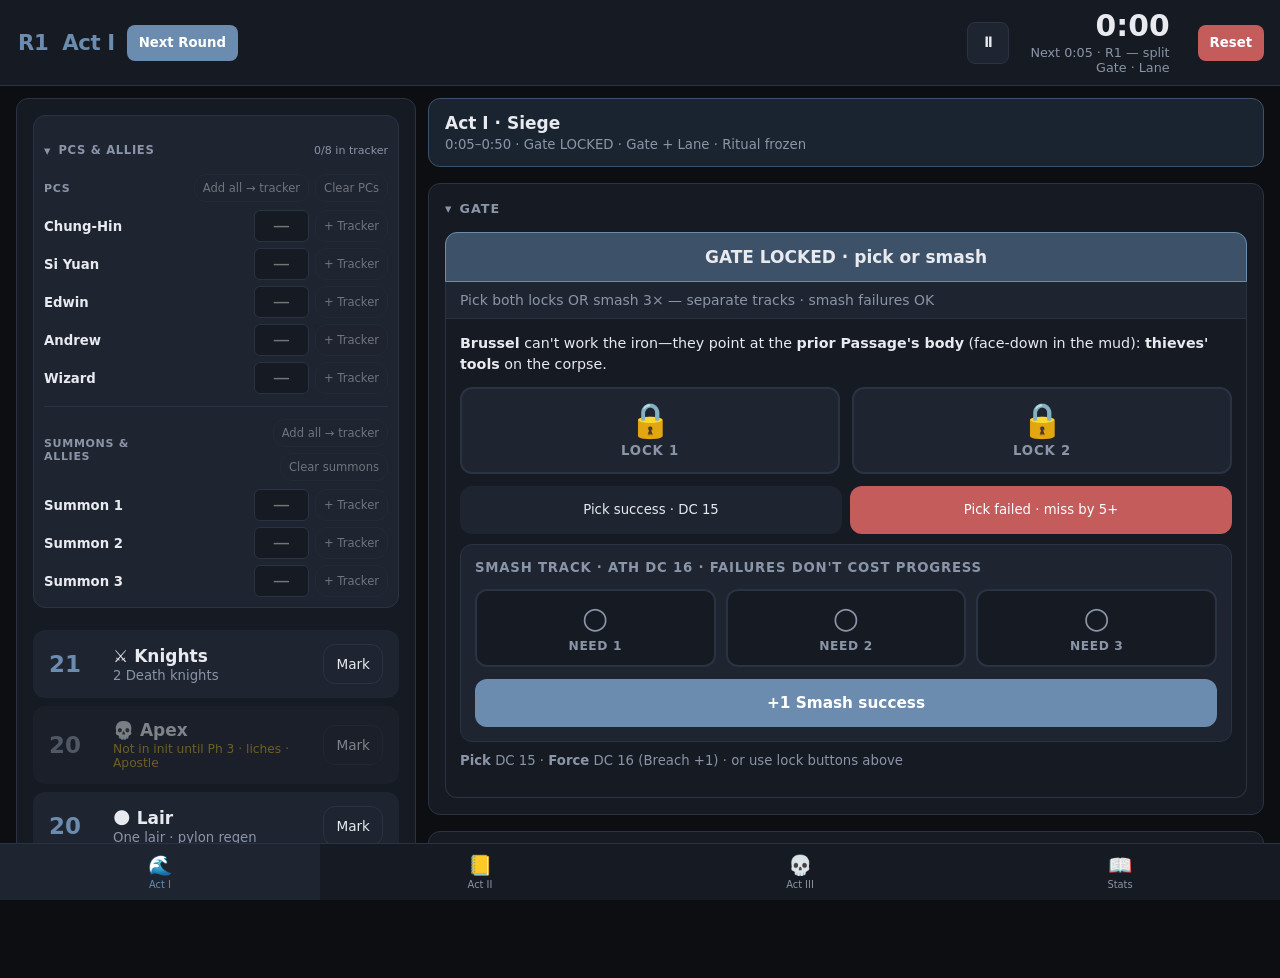
==== commit 106968df: "revised" ====
--- a/index.html
+++ b/index.html
@@ -9,7 +9,7 @@
     <meta name="apple-mobile-web-app-capable" content="yes" />
     <meta name="apple-mobile-web-app-status-bar-style" content="black-translucent" />
     <meta name="theme-color" content="#0c0e12" />
-    <title>The Pale Tide</title>
+    <title>Ghoulsburg Cemetery</title>
     <script>
       window.PaleTideApp = {
         _q: [],
@@ -2530,27 +2530,6 @@
     </div>
     <header class="app-header">
       <div class="header-toolbar">
-        <div class="header-clocks clocks-bar" id="header-clocks">
-          <div class="clocks-row">
-            <div class="clock-group ritual">
-              <span class="clock-label">Ritual</span>
-              <div class="clock-stepper">
-                <button type="button" class="clock-step" id="btn-ritual-minus" onclick="PaleTideApp.tap(this,event)">−</button>
-                <span class="clock-value"><strong id="ritual-compact">0</strong><span class="max">/20</span></span>
-                <button type="button" class="clock-step" id="btn-ritual-plus" onclick="PaleTideApp.tap(this,event)">+</button>
-              </div>
-            </div>
-            <div class="clock-group breach">
-              <span class="clock-label">Breach</span>
-              <div class="clock-stepper">
-                <button type="button" class="clock-step" id="btn-breach-minus" onclick="PaleTideApp.tap(this,event)">−</button>
-                <span class="clock-value"><strong id="breach-compact">0</strong><span class="max">/6</span></span>
-                <button type="button" class="clock-step" id="btn-breach-plus" onclick="PaleTideApp.tap(this,event)">+</button>
-              </div>
-              <div class="breach-pips" id="breach-pips"></div>
-            </div>
-          </div>
-        </div>
         <div class="header-round-group">
           <div class="header-round" id="header-round" aria-label="Round">R1</div>
           <div class="header-phase phase-1" id="header-phase" aria-label="Phase">Ph 1</div>
@@ -2614,7 +2593,7 @@
             <div class="init-list" id="init-list"></div>
           </div>
           <div class="btn-row init-actions">
-            <p class="init-fixed-order" style="font-size:0.8rem;color:var(--muted);margin:0">Fixed order: Knights → Hunters → Ghosts → Hordes · Lair 20</p>
+            <p class="init-fixed-order" style="font-size:0.8rem;color:var(--muted);margin:0">Fixed order: Knights 21 → Apex 20 → Hunters 15 → Ghosts 10 → Hordes 5 · Lair 20</p>
           </div>
           </div>
         </aside>
@@ -2952,7 +2931,7 @@
       <button type="button" onclick="PaleTideApp.tap(this,event)" class="tab-btn" data-tab="bestiary"><span class="icon">📖</span>Stats</button>
     </nav>
     <script>
-/* The Pale Tide — game state & rules (no build step) */
+/* Ghoulsburg Cemetery — game state & rules (no build step) */
 (function (global) {
   const STORAGE_KEY = 'pale-tide-v1';
 
@@ -2965,7 +2944,7 @@
   };
 
   /** Slots indexed dead1..dead5; init counts fixed */
-  const SLOT_INIT = { dead1: 10, dead2: 31, dead3: 16, dead4: 19, dead5: 25 };
+  const SLOT_INIT = { dead1: 5, dead2: 21, dead3: 10, dead4: 15, dead5: 20 };
   const SLOT_ORDER = ['dead2', 'dead5', 'dead4', 'dead3', 'dead1']; // high → low
   const LAIR_INIT = 20;
 
@@ -3332,7 +3311,7 @@
     };
   }
 
-  /** Horde (batch 1) is fixed at dead1 / init 10; shuffle rotates batches 2–5 only */
+  /** Horde (batch 1) is fixed at dead1 / init 5; shuffle rotates batches 2–5 only */
   function rotateAssignment(assignment, steps) {
     const keys = ['dead2', 'dead3', 'dead4', 'dead5'];
     const batches = keys.map((k) => assignment[k]);
@@ -3797,12 +3776,12 @@
   };
 
   const INIT_COUNTS = [
-    { init: 31, slot: 'Dead 2', home: 'Knights' },
-    { init: 25, slot: 'Dead 5', home: 'Apex' },
+    { init: 21, slot: 'Dead 2', home: 'Knights' },
+    { init: 20, slot: 'Dead 5', home: 'Apex' },
     { init: 20, slot: 'Lair', home: 'Lair action' },
-    { init: 19, slot: 'Dead 4', home: 'Hunters' },
-    { init: 16, slot: 'Dead 3', home: 'Wraiths' },
-    { init: 10, slot: 'Dead 1', home: 'Horde' },
+    { init: 15, slot: 'Dead 4', home: 'Hunters' },
+    { init: 10, slot: 'Dead 3', home: 'Ghosts' },
+    { init: 5, slot: 'Dead 1', home: 'Horde' },
   ];
 
   function reminderForSlot(state, slot) {
@@ -4219,7 +4198,7 @@
     formatBatchCombatHtml,
   };
 })(window);
-/* The Pale Tide — UI (iPad Safari) */
+/* Ghoulsburg Cemetery — UI (iPad Safari) */
 (function () {
   const APP_OK = 'pale-tide-app-ok-v3';
 
@@ -4371,27 +4350,6 @@
       el.hidden = document.documentElement.getAttribute('data-app') !== APP_OK;
     });
     renderTimer();
-  }
-
-  function renderClocks() {
-    setEl($('#ritual-compact'), (n) => {
-      n.textContent = state.ritual;
-    });
-    setEl($('#breach-compact'), (n) => {
-      n.textContent = state.breach;
-    });
-
-    const pips = $('#breach-pips');
-    pips.innerHTML = '';
-    for (let i = 0; i < 6; i++) {
-      pips.appendChild(el('span', `breach-pip${i < state.breach ? ' filled' : ''}`));
-    }
-
-    setEl($('#header-clocks'), (bar) => {
-      bar.classList.toggle('ritual-stopped', state.ritualStopped);
-      bar.classList.toggle('ritual-high', state.ritual >= 10);
-      bar.classList.toggle('breach-high', state.breach >= 4);
-    });
   }
 
   function clearReminderPopupPosition(panel) {
@@ -5239,7 +5197,6 @@
 
   function render() {
     safe('header', renderHeader);
-    safe('clocks', renderClocks);
     safe('init-ref', renderInitRefStrip);
     safe('initiative', renderInitiative);
     safe('reminders', renderReminderPanel);
@@ -5779,7 +5736,7 @@
       var msg = 'Startup failed: ' + (err && err.message ? err.message : String(err));
       bootError(msg);
       try {
-        alert('Pale Tide: ' + msg);
+        alert('Ghoulsburg Cemetery: ' + msg);
       } catch (_) {}
     }
   }
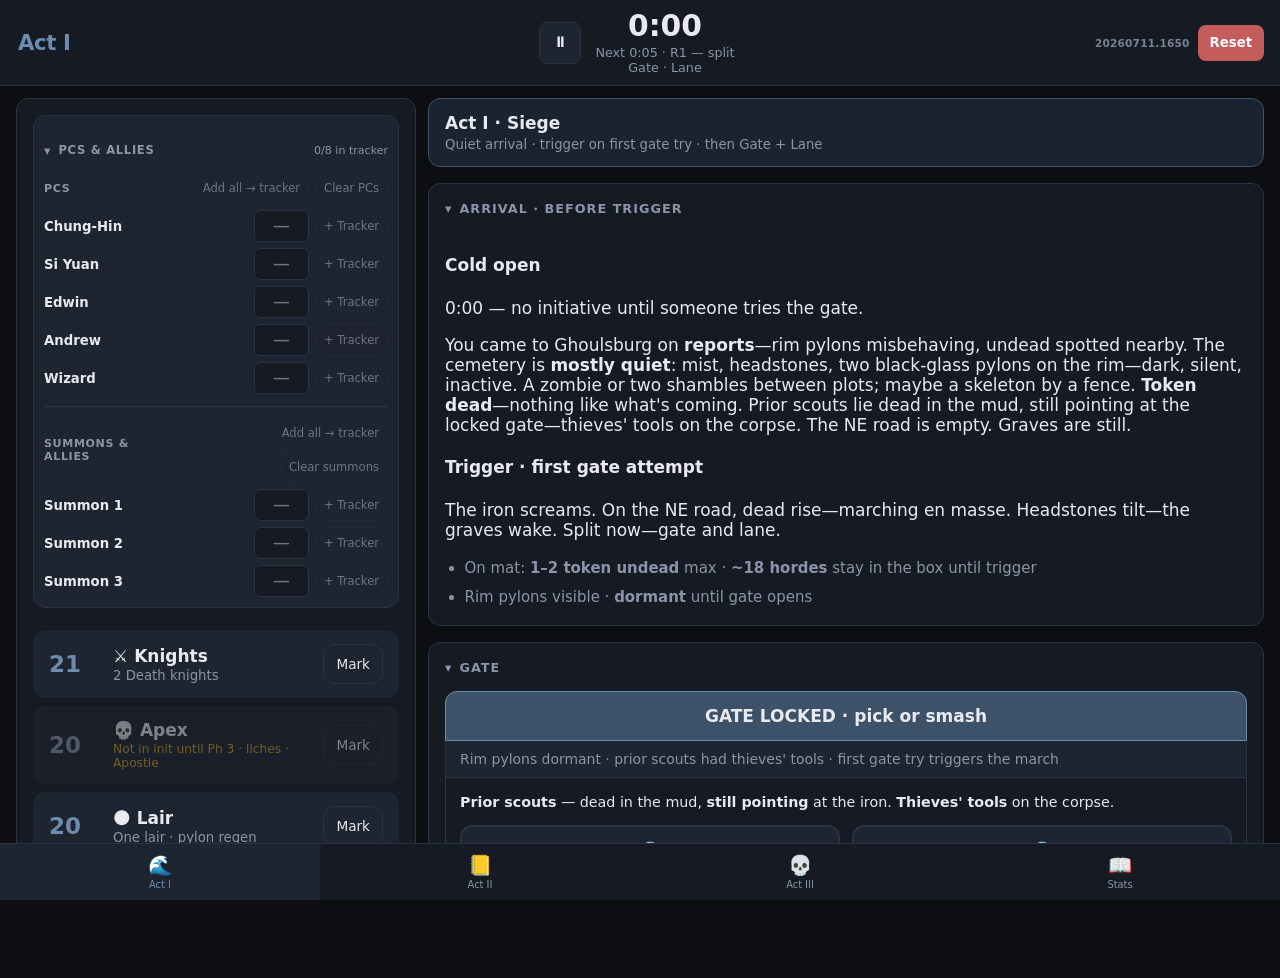
==== commit 64613589: "Deploy refreshed DM app with build stamp and arrival beat. Rebuild bundles UI changes (centered time" ====
--- a/index.html
+++ b/index.html
@@ -6,11 +6,16 @@
       name="viewport"
       content="width=device-width, initial-scale=1, maximum-scale=1, user-scalable=no, viewport-fit=cover"
     />
+    <meta http-equiv="Cache-Control" content="no-cache, no-store, must-revalidate" />
+    <meta http-equiv="Pragma" content="no-cache" />
+    <meta http-equiv="Expires" content="0" />
+    <meta name="ghoulsburg-build" content="20260711.1650" />
     <meta name="apple-mobile-web-app-capable" content="yes" />
     <meta name="apple-mobile-web-app-status-bar-style" content="black-translucent" />
     <meta name="theme-color" content="#0c0e12" />
     <title>Ghoulsburg Cemetery</title>
     <script>
+      window.__GHOULSBURG_BUILD__ = "20260711.1650";
       window.PaleTideApp = {
         _q: [],
         tap: function (el, ev) {
@@ -136,10 +141,43 @@
 }
 
 .header-toolbar {
+  display: grid;
+  grid-template-columns: 1fr auto 1fr;
+  align-items: center;
+  gap: 10px;
+}
+
+.header-side {
   display: flex;
   align-items: center;
-  gap: 10px;
-  flex-wrap: wrap;
+  gap: 8px;
+  min-width: 0;
+}
+
+.header-side-left {
+  justify-self: start;
+}
+
+.header-center {
+  justify-self: center;
+  display: flex;
+  flex-direction: column;
+  align-items: center;
+  min-width: 0;
+}
+
+.header-side-right {
+  justify-self: end;
+}
+
+.build-stamp {
+  font-size: 0.62rem;
+  font-weight: 600;
+  font-variant-numeric: tabular-nums;
+  color: var(--muted);
+  letter-spacing: 0.02em;
+  white-space: nowrap;
+  opacity: 0.85;
 }
 
 .header-btn {
@@ -155,35 +193,14 @@
 
 .header-reset {
   padding: 0 12px;
-  margin-left: 4px;
 }
 
 .header-timer {
   display: flex;
-  flex-direction: row;
+  flex-direction: column;
   align-items: center;
-  gap: 10px;
-  margin-left: auto;
-  margin-right: 14px;
+  gap: 6px;
   min-width: 0;
-}
-
-.header-round-group {
-  display: flex;
-  align-items: baseline;
-  gap: 10px;
-  flex-shrink: 0;
-}
-
-.header-round {
-  font-size: 1.25rem;
-  font-weight: 800;
-  font-variant-numeric: tabular-nums;
-  line-height: 1;
-  color: var(--accent);
-  letter-spacing: -0.02em;
-  flex-shrink: 0;
-  padding: 0 2px;
 }
 
 .header-phase {
@@ -206,13 +223,6 @@
 
 .header-phase.phase-3 {
   color: var(--danger);
-}
-
-.header-next-group {
-  display: flex;
-  align-items: center;
-  gap: 8px;
-  flex-shrink: 0;
 }
 
 .header-live {
@@ -232,10 +242,6 @@
   display: none;
 }
 
-.header-next-round {
-  white-space: nowrap;
-}
-
 .header-clocks {
   padding: 0;
   margin: 0;
@@ -343,9 +349,15 @@
 .session-timer {
   display: flex;
   align-items: center;
+  justify-content: center;
   gap: 8px;
   flex-shrink: 0;
-  text-align: right;
+  text-align: center;
+}
+
+.header-center .timer-face {
+  align-items: center;
+  text-align: center;
 }
 
 .header-timer .timer-btn {
@@ -383,7 +395,7 @@
 .timer-face {
   display: flex;
   flex-direction: column;
-  align-items: flex-end;
+  align-items: center;
   gap: 2px;
   min-width: 4.5rem;
 }
@@ -431,6 +443,13 @@
 
 .header-timer .timer-alert:not(.hidden) {
   order: -1;
+  text-align: center;
+  max-width: min(100vw - 32px, 420px);
+  justify-content: center;
+}
+
+.header-timer #timer-alert-text {
+  align-items: center;
 }
 
 .timer-alert.hidden {
@@ -443,10 +462,6 @@
   align-items: flex-start;
   gap: 1px;
   min-width: 0;
-}
-
-.header-timer #timer-alert-text {
-  align-items: flex-start;
 }
 
 .timer-alert strong {
@@ -1735,7 +1750,8 @@
   border-radius: 0 0 var(--radius) var(--radius);
 }
 
-.gate-brussel-note {
+.gate-brussel-note,
+.gate-scout-note {
   margin: 0 0 12px;
   font-size: 0.84rem;
   line-height: 1.45;
@@ -2530,28 +2546,29 @@
     </div>
     <header class="app-header">
       <div class="header-toolbar">
-        <div class="header-round-group">
-          <div class="header-round" id="header-round" aria-label="Round">R1</div>
-          <div class="header-phase phase-1" id="header-phase" aria-label="Phase">Ph 1</div>
+        <div class="header-side header-side-left">
+          <div class="header-phase phase-1" id="header-phase" aria-label="Phase">Act I</div>
+          <span id="header-live" class="header-live" hidden>live</span>
         </div>
-        <div class="header-next-group">
-          <span id="header-live" class="header-live" hidden>live</span>
-          <button type="button" class="header-btn primary header-next-round" id="btn-new-round" onclick="PaleTideApp.tap(this,event)">Next Round</button>
-        </div>
-        <div class="header-timer">
-          <div class="timer-alert hidden" id="timer-alert">
-            <span id="timer-alert-text"></span>
-            <button type="button" class="timer-alert-dismiss" id="btn-timer-dismiss" onclick="PaleTideApp.tap(this,event)" title="Dismiss">✕</button>
-          </div>
-          <div class="session-timer" id="session-timer">
-            <button type="button" class="timer-btn header-btn" id="btn-timer-toggle" onclick="PaleTideApp.tap(this,event)" title="Pause / resume">▶</button>
-            <div class="timer-face">
-              <span class="timer-clock" id="timer-clock">0:00</span>
-              <span class="timer-segment" id="timer-segment">Teleport</span>
+        <div class="header-center">
+          <div class="header-timer">
+            <div class="timer-alert hidden" id="timer-alert">
+              <span id="timer-alert-text"></span>
+              <button type="button" class="timer-alert-dismiss" id="btn-timer-dismiss" onclick="PaleTideApp.tap(this,event)" title="Dismiss">✕</button>
+            </div>
+            <div class="session-timer" id="session-timer">
+              <button type="button" class="timer-btn header-btn" id="btn-timer-toggle" onclick="PaleTideApp.tap(this,event)" title="Pause / resume">▶</button>
+              <div class="timer-face">
+                <span class="timer-clock" id="timer-clock">0:00</span>
+                <span class="timer-segment" id="timer-segment">Teleport</span>
+              </div>
             </div>
           </div>
         </div>
-        <button type="button" class="header-btn header-reset danger" id="btn-reset" onclick="PaleTideApp.tap(this,event)" title="Reset all encounter state">Reset</button>
+        <div class="header-side header-side-right">
+          <span id="build-stamp" class="build-stamp" title="App build — bump after deploy"></span>
+          <button type="button" class="header-btn header-reset danger" id="btn-reset" onclick="PaleTideApp.tap(this,event)" title="Reset all encounter state">Reset</button>
+        </div>
       </div>
     </header>
 
@@ -2606,7 +2623,29 @@
       <section class="tab-panel" data-tab="phase1">
         <div class="phase-banner phase-1">
           <strong>Act I · Siege</strong>
-          <span>0:05–0:50 · Gate LOCKED · Gate + Lane · Ritual frozen</span>
+          <span>Quiet arrival · trigger on first gate try · then Gate + Lane</span>
+        </div>
+
+        <div class="panel phase-section" data-phase1-section="arrival">
+          <button type="button" class="phase-section-toggle" data-phase1-section="arrival" onclick="PaleTideApp.tap(this,event)">
+            <span class="phase-section-chevron" aria-hidden="true">▾</span>
+            <h2>Arrival · before trigger</h2>
+          </button>
+          <div class="phase-section-body">
+          <div class="read-aloud-block">
+            <h4>Cold open</h4>
+            <p class="read-aloud-when">0:00 — no initiative until someone tries the gate.</p>
+            <p>You came to Ghoulsburg on <strong>reports</strong>—rim pylons misbehaving, undead spotted nearby. The cemetery is <strong>mostly quiet</strong>: mist, headstones, two black-glass pylons on the rim—dark, silent, inactive. A zombie or two shambles between plots; maybe a skeleton by a fence. <strong>Token dead</strong>—nothing like what's coming. Prior scouts lie dead in the mud, still pointing at the locked gate—thieves' tools on the corpse. The NE road is empty. Graves are still.</p>
+          </div>
+          <div class="read-aloud-block read-aloud-compact">
+            <h4>Trigger · first gate attempt</h4>
+            <p>The iron screams. On the NE road, dead rise—marching en masse. Headstones tilt—the graves wake. Split now—gate and lane.</p>
+          </div>
+          <ul class="phase-list muted">
+            <li>On mat: <strong>1–2 token undead</strong> max · <strong>~18 hordes</strong> stay in the box until trigger</li>
+            <li>Rim pylons visible · <strong>dormant</strong> until gate opens</li>
+          </ul>
+          </div>
         </div>
 
         <div class="panel phase-section gate-section" data-phase1-section="gate">
@@ -2617,11 +2656,11 @@
           <div class="phase-section-body">
         <div class="gate-tracker">
           <div id="gate-banner" class="gate-banner locked">GATE LOCKED</div>
-          <p id="gate-info" class="gate-info">Road spawns only · Lane + Gate fronts · Breach = road lost</p>
+          <p id="gate-info" class="gate-info">Reports: pylons + undead · token shamblers only until first gate try</p>
           <div id="gate-locks-panel" class="gate-locks-panel">
-            <p class="gate-brussel-note">
-              <strong>Brussel</strong> can't work the iron—they point at the <strong>prior Passage's body</strong>
-              (face-down in the mud): <strong>thieves' tools</strong> on the corpse.
+            <p class="gate-scout-note">
+              <strong>Prior scouts</strong> — dead in the mud, <strong>still pointing</strong> at the iron.
+              <strong>Thieves' tools</strong> on the corpse.
             </p>
             <div class="gate-locks">
               <div class="gate-lock" id="gate-lock-1">
@@ -2658,9 +2697,10 @@
           </button>
           <div class="phase-section-body">
           <ul class="phase-list">
-            <li><strong>Gate</strong> — open the iron · <strong>Brussel</strong></li>
-            <li><strong>Lane</strong> — ring + NE column · R1 only while locked</li>
-            <li>~18 hordes · fixed dead order · graves silent until gate opens</li>
+            <li><strong>Gate</strong> — open the iron</li>
+            <li><strong>Lane</strong> — NE column · after trigger only</li>
+            <li>~18 hordes in box until trigger · then recycle on mat</li>
+            <li><strong>Rim pylons</strong> on site · dormant until gate opens</li>
             <li>Lane empty EOR → Breach +1 · all 5 on Gate → Breach +2</li>
           </ul>
           </div>
@@ -2672,9 +2712,13 @@
             <h2>After gate opens</h2>
           </button>
           <div class="phase-section-body">
-          <p style="font-size:0.85rem;color:var(--muted);margin:0 0 12px">Same round: place pylons · re-split <strong>Outer</strong> / <strong>Inner</strong></p>
+          <div class="read-aloud-block">
+            <h4>When the gate opens</h4>
+            <p class="read-aloud-when">Same round — pylons kindle · re-split <strong>Outer</strong> / <strong>Inner</strong>.</p>
+            <p>The iron gives. On the rim, the pylons <strong>kindle</strong>—dark glass <strong>lights up</strong>, <strong>glows</strong>, the ward screams. Headstones tilt—the graves join the war. Daylight through the gate—the past. Two jobs now: Outer holds the line and breaks the glass · Inner stops the count.</p>
+          </div>
           <ul class="phase-list muted">
-            <li>Iron gives · black glass rises on the rim</li>
+            <li>Pylons <strong>activate</strong> — glow · ward live · pulses begin</li>
             <li><strong>R+2</strong> wail · <strong>R+4</strong> &amp; <strong>R+7</strong> cones (if pylons stand)</li>
             <li>Ritual +1 starts next EOR · graves join the war</li>
           </ul>
@@ -2709,8 +2753,9 @@
             <h2>Rim pylons</h2>
           </button>
           <div class="phase-section-body">
-          <p id="pylon-beat-note" style="font-size:0.85rem;color:var(--muted);margin:0 0 12px">R+2 wail · R+4 &amp; R+7 cone (if pylons stand)</p>
-          <p style="font-size:0.85rem;color:var(--muted);margin:0 0 12px">Stone only · AC 17 · 35 HP · destroyed → Ritual −2 · ward +2/+1 on Outer undead</p>
+          <p id="pylon-beat-note" style="font-size:0.85rem;color:var(--muted);margin:0 0 12px">On rim at arrival · dormant until gate opens · then R+2 wail · R+4 &amp; R+7 cone</p>
+          <p id="pylon-status-note" style="font-size:0.85rem;color:var(--muted);margin:0 0 12px">Dark glass on the rim · <strong>inactive</strong> until gate opens — then glow, ward, and pulses</p>
+          <p style="font-size:0.85rem;color:var(--muted);margin:0 0 12px">Stone only · AC 17 · 35 HP · destroyed → Ritual −2 · ward +2/+1 on Outer undead while active</p>
           <div class="pylon-grid">
             <div class="pylon-card" id="pylon-a">
               <h3>Pylon A</h3>
@@ -2810,7 +2855,7 @@
           </button>
           <div class="phase-section-body">
           <ul class="phase-list">
-            <li><strong>Outer</strong> — gate mouth · road · both pylons · Brussel</li>
+            <li><strong>Outer</strong> — gate mouth · road · both pylons</li>
             <li><strong>Inner</strong> — three scenes · stop the count</li>
             <li>Sweet spot: 2 Outer · 2–3 Inner</li>
             <li>EOR: Ritual +1 · Outer &lt; 2? Breach +1 · Inner empty? Ritual +1</li>
@@ -2869,9 +2914,9 @@
             <li>Apostle out + (bloodied OR both pylons down) at vortex threshold</li>
             <li><strong>Premature</strong> *(rim rite / early stop)* — temporary form · still assails the party</li>
             <li><strong>Permanent</strong> *(ritual 20)* — physical forever unless dismissed or slain</li>
-            <li>Brussel adjacent for step 2 · Religion/Arcana DC 14 each step</li>
+            <li>Step 2 — sing / laugh · Chung-Hin lead · Religion/Arcana DC 14 each step</li>
             <li><strong>Win:</strong> Dismissal · 0 HP</li>
-            <li><strong>Loss:</strong> 2 PCs dead OR Breach 6 + Apostle at 3:45</li>
+            <li><strong>Loss:</strong> 2 PCs dead OR Apostle at 3:45</li>
           </ul>
           </div>
         </div>
@@ -3206,6 +3251,7 @@
 
   function defaultPhase1Collapsed() {
     return {
+      arrival: false,
       gate: false,
       fronts: false,
       afterOpen: false,
@@ -3438,6 +3484,7 @@
   }
 
   function pylonAcBonus(state) {
+    if (!state.gateOpen) return 0;
     const a = !state.pylonA.destroyed && state.pylonA.stone > 0;
     const b = !state.pylonB.destroyed && state.pylonB.stone > 0;
     if (a && b) return 2;
@@ -3599,7 +3646,7 @@
     {
       id: 'inventory',
       title: "Myrkul's inventory",
-      effect: 'Breach +1 — the cemetery answers on the Outer front.',
+      effect: 'Breach +1 on the Outer front — track manually on your sheet.',
     },
   ];
 
@@ -3715,7 +3762,7 @@
       lines: [
         'Living hoods · grave hounds',
         'Hound: bite +6 ×2 · Cold Howl Wis DC 13',
-        'Hood: +5 dagger×2 · targets Brussel',
+        'Hood: +7 dagger×2 · targets exposed gate PC',
       ],
       la: null,
     },
@@ -3896,7 +3943,7 @@
         },
         { name: 'Fade into the Column (Bonus)', text: 'Dash or Disengage' },
       ],
-      special: ['Targets Brussel if exposed · flees at half HP'],
+      special: ['Targets exposed PC at gate · flees at half HP'],
     },
     {
       id: 'grave-hound',
@@ -4089,16 +4136,18 @@
     {
       id: 'pylon',
       name: 'Rim pylon',
-      sub: 'Object · 2 when gate opens',
+      sub: 'On rim at arrival · dormant until gate opens',
       batch: null,
       phases: [2, 3],
       qty: '2',
       cr: '—',
       stats: [
         ['Stone', 'AC 17 · HP 35 · destroyed Ritual −2'],
-        ['Hardening', 'Both +2 AC Outer undead · one +1'],
+        ['Hardening', 'Both +2 AC Outer undead · one +1 (while active)'],
       ],
       traits: [
+        'Dormant on arrival — dark glass · no glow · no ward',
+        'Gate opens → kindle · glow · ward screams · pulses begin',
         'R+2 Wail Wis DC 13 · Breach +1 on fail',
         'R+4 & R+7 cone 4d6 + Stillness Con DC 15',
       ],
@@ -4337,9 +4386,6 @@
   }
 
   function renderHeader() {
-    setEl($('#header-round'), (el) => {
-      el.textContent = `R${state.round}`;
-    });
     setEl($('#header-phase'), (el) => {
       const ph = Math.min(3, Math.max(1, state.phase));
       const labels = ['', 'Act I', 'Act II', 'Act III'];
@@ -4348,6 +4394,11 @@
     });
     setEl($('#header-live'), (el) => {
       el.hidden = document.documentElement.getAttribute('data-app') !== APP_OK;
+    });
+    setEl($('#build-stamp'), (el) => {
+      const id = window.__GHOULSBURG_BUILD__ || '?';
+      el.textContent = id;
+      el.title = `Build ${id} — if stale on iPad: close tab, reopen URL, or remove & re-add Home Screen`;
     });
     renderTimer();
   }
@@ -4668,13 +4719,10 @@
 
     const prev = state.innerBustChoice;
     let ritual = state.ritual;
-    let breach = state.breach;
     let innerOpposedBonus = state.innerOpposedBonus || 0;
 
     if (prev && prev !== id) {
-      if (prev === 'inventory') {
-        breach = Math.max(0, breach - 1);
-      } else if (!state.ritualStopped) {
+      if (prev !== 'inventory' && !state.ritualStopped) {
         ritual = Math.max(0, ritual - 1);
       }
       if (prev === 'ledger') {
@@ -4683,9 +4731,7 @@
     }
 
     if (!prev || prev !== id) {
-      if (id === 'inventory') {
-        breach = Math.min(6, breach + 1);
-      } else if (!state.ritualStopped && ritual < 20) {
+      if (id !== 'inventory' && !state.ritualStopped && ritual < 20) {
         ritual = Math.min(20, ritual + 1);
       }
       if (id === 'ledger') {
@@ -4697,7 +4743,6 @@
       innerBustPending: false,
       innerBustChoice: id,
       ritual,
-      breach,
       innerOpposedBonus,
     });
   }
@@ -4750,7 +4795,7 @@
     const beatNote = $('#pylon-beat-note');
     setEl(beatNote, (el) => {
       if (!state.gateOpen || g == null) {
-        el.textContent = 'R+2 wail · R+4 & R+7 cone (if pylons stand)';
+        el.textContent = 'On rim at arrival · dormant until gate opens';
         return;
       }
       const parts = [`R+${g} now`];
@@ -4759,6 +4804,13 @@
       const next = G.nextPylonBeat(state);
       if (next) parts.push(`· next R+${next.at} ${next.kind}`);
       el.textContent = parts.join(' ');
+    });
+
+    setEl($('#pylon-status-note'), (el) => {
+      if (!el) return;
+      el.textContent = state.gateOpen
+        ? 'Active — glow · ward live · chip stone to drop Ritual'
+        : 'Dark glass on the rim · inactive until gate opens — then glow, ward, and pulses';
     });
 
     ['A', 'B'].forEach((id) => {
@@ -5025,7 +5077,7 @@
       if (state.gateOpen) {
         el.textContent = state.gateHeld
           ? 'GATE HELD · iron re-closed · hold the line'
-          : 'GATE OPEN · pylons live · Inner accessible';
+          : 'GATE OPEN · pylons active · Inner accessible';
       } else if (state.gateSmashSuccesses > 0) {
         el.textContent = `SMASHING · ${state.gateSmashSuccesses}/3 successes`;
       } else if (state.gatePickStarted) {
@@ -5039,8 +5091,8 @@
         el.textContent = state.gateHeld
           ? `Gate held R${state.gateRound} · iron re-closed · hold-gate buy-down available`
           : state.gateSmashed
-            ? `Gate opened R${state.gateRound} · wrecked — cannot re-close in Ph 2`
-            : `Gate opened R${state.gateRound} · picked — can re-close in Ph 2 to hold Breach`;
+            ? `Gate opened R${state.gateRound} · pylons active · wrecked — cannot re-close in Ph 2`
+            : `Gate opened R${state.gateRound} · pylons kindled · picked — can re-close in Ph 2 to hold the line`;
       } else if (state.gateToolsBroken) {
         el.textContent = 'Tools broken — jammed lock unpickable · finish via smash (3 successes · failures OK)';
       } else if (state.gatePickStarted && state.gateSmashSuccesses > 0) {
@@ -5050,7 +5102,7 @@
       } else if (state.gatePickStarted) {
         el.textContent = 'Picking — smash track also available (3 successes · gate can\'t re-close)';
       } else {
-        el.textContent = 'Pick both locks OR smash 3× — separate tracks · smash failures OK';
+        el.textContent = 'Rim pylons dormant · prior scouts had thieves\' tools · first gate try triggers the march';
       }
     });
     [1, 2].forEach((n) => {
@@ -5342,12 +5394,6 @@
         });
         return;
       }
-      case 'btn-breach-plus':
-        setState({ breach: Math.min(6, state.breach + 1) });
-        return;
-      case 'btn-breach-minus':
-        setState({ breach: Math.max(0, state.breach - 1) });
-        return;
       case 'btn-buy-pylon':
         setState({ ritual: Math.max(0, state.ritual - 2) });
         return;
@@ -5417,9 +5463,6 @@
         return;
       case 'btn-summon-clear-tracker':
         patchSummons(state.summons.map((s) => ({ ...s, inTracker: false })));
-        return;
-      case 'btn-new-round':
-        setState(G.nextRound(state));
         return;
       case 'btn-scene-woman-pass':
         setState({ womanDisposition: 'friendly' });
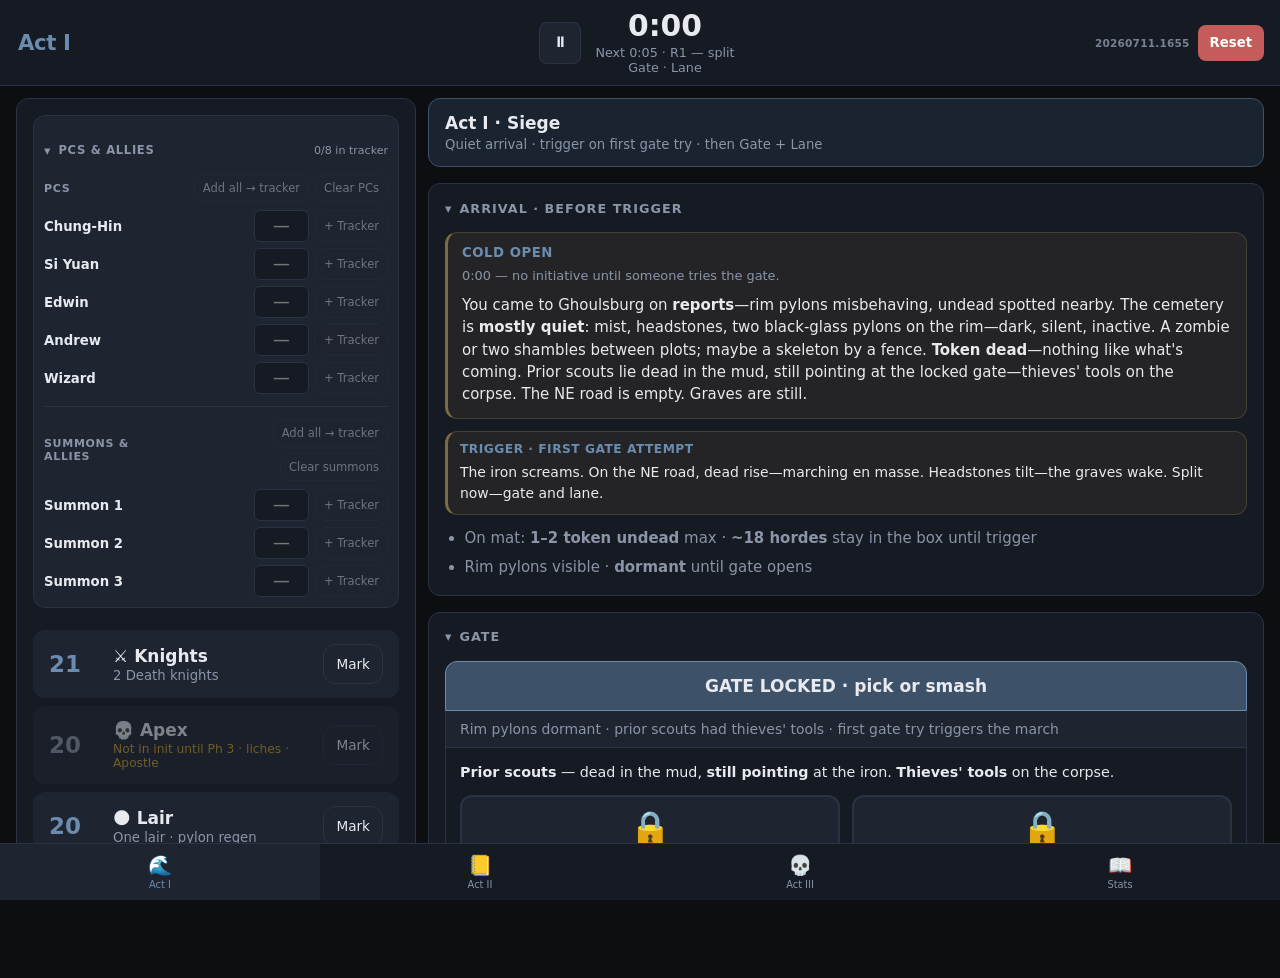
==== commit ae07d669: "Add read-aloud scripts for Acts II and III so DMs can run sanctum and finale beats from the app. Co-" ====
--- a/index.html
+++ b/index.html
@@ -9,13 +9,13 @@
     <meta http-equiv="Cache-Control" content="no-cache, no-store, must-revalidate" />
     <meta http-equiv="Pragma" content="no-cache" />
     <meta http-equiv="Expires" content="0" />
-    <meta name="ghoulsburg-build" content="20260711.1650" />
+    <meta name="ghoulsburg-build" content="20260711.1655" />
     <meta name="apple-mobile-web-app-capable" content="yes" />
     <meta name="apple-mobile-web-app-status-bar-style" content="black-translucent" />
     <meta name="theme-color" content="#0c0e12" />
     <title>Ghoulsburg Cemetery</title>
     <script>
-      window.__GHOULSBURG_BUILD__ = "20260711.1650";
+      window.__GHOULSBURG_BUILD__ = "20260711.1655";
       window.PaleTideApp = {
         _q: [],
         tap: function (el, ev) {
@@ -768,6 +768,53 @@
 
 .sanctum-beat-note.hidden {
   display: none;
+}
+
+.read-aloud-block {
+  padding: 12px 14px;
+  margin-bottom: 12px;
+  border-radius: var(--radius);
+  background: rgba(196, 168, 92, 0.08);
+  border: 1px solid rgba(196, 168, 92, 0.22);
+  border-left: 3px solid rgba(196, 168, 92, 0.55);
+}
+
+.read-aloud-block:last-child {
+  margin-bottom: 0;
+}
+
+.read-aloud-block h4 {
+  margin: 0 0 6px;
+  font-size: 0.78rem;
+  font-weight: 700;
+  color: var(--accent, #c4a85c);
+  text-transform: uppercase;
+  letter-spacing: 0.04em;
+}
+
+.read-aloud-block p {
+  margin: 0;
+  font-size: 0.88rem;
+  line-height: 1.5;
+  color: var(--text);
+}
+
+.read-aloud-when {
+  font-size: 0.76rem !important;
+  color: var(--muted) !important;
+  margin-bottom: 8px !important;
+}
+
+.read-aloud-compact {
+  padding: 10px 12px;
+}
+
+.read-aloud-compact h4 {
+  font-size: 0.72rem;
+}
+
+.read-aloud-compact p {
+  font-size: 0.82rem;
 }
 
 .disposition-row {
@@ -2747,6 +2794,24 @@
           <span>0:50–2:00 · Gate OPEN · Outer + Inner · Ritual ticking</span>
         </div>
 
+        <div class="panel phase-section" data-phase2-section="readAloud">
+          <button type="button" class="phase-section-toggle" data-phase2-section="readAloud" onclick="PaleTideApp.tap(this,event)">
+            <span class="phase-section-chevron" aria-hidden="true">▾</span>
+            <h2>Read aloud · Inner</h2>
+          </button>
+          <div class="phase-section-body">
+          <div class="read-aloud-block">
+            <h4>Crossing Inside</h4>
+            <p class="read-aloud-when">First PC through the open gate — open three scenes.</p>
+            <p>Through the open iron: <strong>daylight</strong>—the <strong>past</strong>. The path runs <strong>woman → children → stairs → Counting House</strong>. Three scenes · one roll each · stop the count.</p>
+          </div>
+          <div class="read-aloud-block read-aloud-compact">
+            <h4>Ledger's curse</h4>
+            <p>Violence Inside draws the ledger's price—<strong>psychic pain equal to your damage roll</strong>.</p>
+          </div>
+          </div>
+        </div>
+
         <div class="panel phase-section pylon-panel" data-phase2-section="pylons">
           <button type="button" class="phase-section-toggle" data-phase2-section="pylons" onclick="PaleTideApp.tap(this,event)">
             <span class="phase-section-chevron" aria-hidden="true">▾</span>
@@ -2789,6 +2854,10 @@
 
           <div class="sanctum-beat">
             <h3 class="sanctum-beat-title">1 · Weeping woman</h3>
+            <div class="read-aloud-block read-aloud-compact">
+              <h4>On pass</h4>
+              <p>She marks you <strong>friendly</strong>—advantage on scene 2 · won't fight in Act III.</p>
+            </div>
             <p id="scene-woman-note" class="sanctum-beat-hint">Insight or Persuasion DC 16</p>
             <div class="btn-row">
               <button type="button" onclick="PaleTideApp.tap(this,event)" class="primary disp-btn" id="btn-scene-woman-pass">Pass · friendly</button>
@@ -2799,7 +2868,11 @@
 
           <div class="sanctum-beat">
             <h3 class="sanctum-beat-title">2 · Echo children</h3>
-            <p id="scene-children-note" class="sanctum-beat-hint">Arcana or Persuasion DC 16 · or say <strong>Norm</strong></p>
+            <div class="read-aloud-block read-aloud-compact">
+              <h4>On pass</h4>
+              <p>One child walks up the stairs.</p>
+            </div>
+            <p id="scene-children-note" class="sanctum-beat-hint">Perception or Arcana DC 16 · or say <strong>Norm</strong></p>
             <div class="btn-row">
               <button type="button" onclick="PaleTideApp.tap(this,event)" class="primary disp-btn" id="btn-scene-children-pass">Pass</button>
               <button type="button" onclick="PaleTideApp.tap(this,event)" class="danger" id="btn-scene-children-fail">Fail · Ritual +1</button>
@@ -2809,6 +2882,14 @@
 
           <div class="sanctum-beat">
             <h3 class="sanctum-beat-title">3 · Counting House</h3>
+            <div class="read-aloud-block">
+              <h4>Scene</h4>
+              <p>Scrolls and tomes—names underlined in the margins. A figure bent over a desk ledger never looks up. On the balcony, a lord in mourning: <em>"The count is not complete."</em> Someone has been at this for centuries.</p>
+            </div>
+            <div class="read-aloud-block read-aloud-compact">
+              <h4>On pass</h4>
+              <p>The count stutters. You see it—the <strong>rim glass</strong> is what <strong>feeds</strong> the ritual. <strong>Break the pylons.</strong></p>
+            </div>
             <p id="scene-house-note" class="sanctum-beat-hint">Insight or Persuasion DC 18</p>
             <div class="btn-row">
               <button type="button" onclick="PaleTideApp.tap(this,event)" class="primary disp-btn" id="btn-scene-house-pass">Pass · Ritual −3 · break pylons</button>
@@ -2869,6 +2950,32 @@
         <div class="phase-banner phase-3">
           <strong>Act III · Apostle</strong>
           <span>2:15–3:45 · Dismissal · narrate Time Collapse</span>
+        </div>
+
+        <div class="panel phase-section" data-phase3-section="timeCollapse">
+          <button type="button" class="phase-section-toggle" data-phase3-section="timeCollapse" onclick="PaleTideApp.tap(this,event)">
+            <span class="phase-section-chevron" aria-hidden="true">▾</span>
+            <h2>Time Collapse · read aloud</h2>
+          </button>
+          <div class="phase-section-body">
+          <div class="read-aloud-block">
+            <h4>Apostle arrives</h4>
+            <p class="read-aloud-when">2:15 wall clock · or Ritual 20 — read once</p>
+            <p>Time snaps. The fence falls. The vortex screams—something climbs out.</p>
+          </div>
+          <div class="read-aloud-block read-aloud-compact">
+            <h4>Alt read</h4>
+            <p>Daylight dies. The vortex screams. Something climbs out.</p>
+          </div>
+          <ul class="phase-list muted">
+            <li>Narrate woman → banshee · liches from Act II — no extra init unless garnish</li>
+            <li>Inner fence OFF · Apostle from vortex · Ritual stops on mat</li>
+            <li><strong>Ritual 20</strong> → 140 HP · else 110 HP premature</li>
+          </ul>
+          <div class="btn-row" style="margin-top:12px">
+            <button type="button" onclick="PaleTideApp.tap(this,event)" class="primary" id="btn-apostle-arrives">Apostle on mat</button>
+          </div>
+          </div>
         </div>
 
         <div class="panel phase-section" data-phase3-section="apostle">
@@ -2910,11 +3017,22 @@
             <h2>Dismissal · ~3:15</h2>
           </button>
           <div class="phase-section-body">
-          <ul class="phase-list">
-            <li>Apostle out + (bloodied OR both pylons down) at vortex threshold</li>
+          <div class="read-aloud-block">
+            <h4>Dismissal · ~3:15</h4>
+            <p class="read-aloud-when">Vortex threshold · Apostle out · bloodied OR both pylons down</p>
+            <p><strong>Myrkul</strong> counts. <strong>Lliira</strong> dismisses.</p>
+          </div>
+          <div class="read-aloud-block read-aloud-compact">
+            <h4>Step 1 — Lliira</h4>
+            <p>Religion or Arcana DC 14 · threatened · different PC each step.</p>
+          </div>
+          <div class="read-aloud-block read-aloud-compact">
+            <h4>Step 2 — sing / laugh</h4>
+            <p>Chung-Hin lead · Religion or Arcana DC 14.</p>
+          </div>
+          <ul class="phase-list muted">
             <li><strong>Premature</strong> *(rim rite / early stop)* — temporary form · still assails the party</li>
             <li><strong>Permanent</strong> *(ritual 20)* — physical forever unless dismissed or slain</li>
-            <li>Step 2 — sing / laugh · Chung-Hin lead · Religion/Arcana DC 14 each step</li>
             <li><strong>Win:</strong> Dismissal · 0 HP</li>
             <li><strong>Loss:</strong> 2 PCs dead OR Apostle at 3:45</li>
           </ul>
@@ -2933,23 +3051,6 @@
             <li>Apex: liches · Apostle · LA 3/4 bloodied</li>
             <li>Apostle +30 HP init 20 if any pylon intact</li>
           </ul>
-          </div>
-        </div>
-
-        <div class="panel phase-section" data-phase3-section="timeCollapse">
-          <button type="button" class="phase-section-toggle" data-phase3-section="timeCollapse" onclick="PaleTideApp.tap(this,event)">
-            <span class="phase-section-chevron" aria-hidden="true">▾</span>
-            <h2>Time Collapse</h2>
-          </button>
-          <div class="phase-section-body">
-          <ul class="phase-list muted">
-            <li>Narrate woman → banshee · liches from Act II — no extra init unless garnish</li>
-            <li>Inner fence OFF · Apostle from vortex · Ritual stops on mat</li>
-            <li><strong>Ritual 20</strong> → 140 HP · else 110 HP premature</li>
-          </ul>
-          <div class="btn-row" style="margin-top:12px">
-            <button type="button" onclick="PaleTideApp.tap(this,event)" class="primary" id="btn-apostle-arrives">Apostle on mat</button>
-          </div>
           </div>
         </div>
 
@@ -3261,6 +3362,7 @@
 
   function defaultPhase2Collapsed() {
     return {
+      readAloud: false,
       pylons: false,
       sanctum: false,
       inner: false,
@@ -4852,7 +4954,7 @@
     setEl($('#scene-children-note'), (el) => {
       el.textContent = state.normanFound
         ? 'Passed — one child walks upstairs'
-        : 'Arcana or Persuasion DC 16 · or say Norm';
+        : 'Perception or Arcana DC 16 · or say Norm';
     });
     setEl($('#scene-house-note'), (el) => {
       el.textContent = state.countingHousePassed
